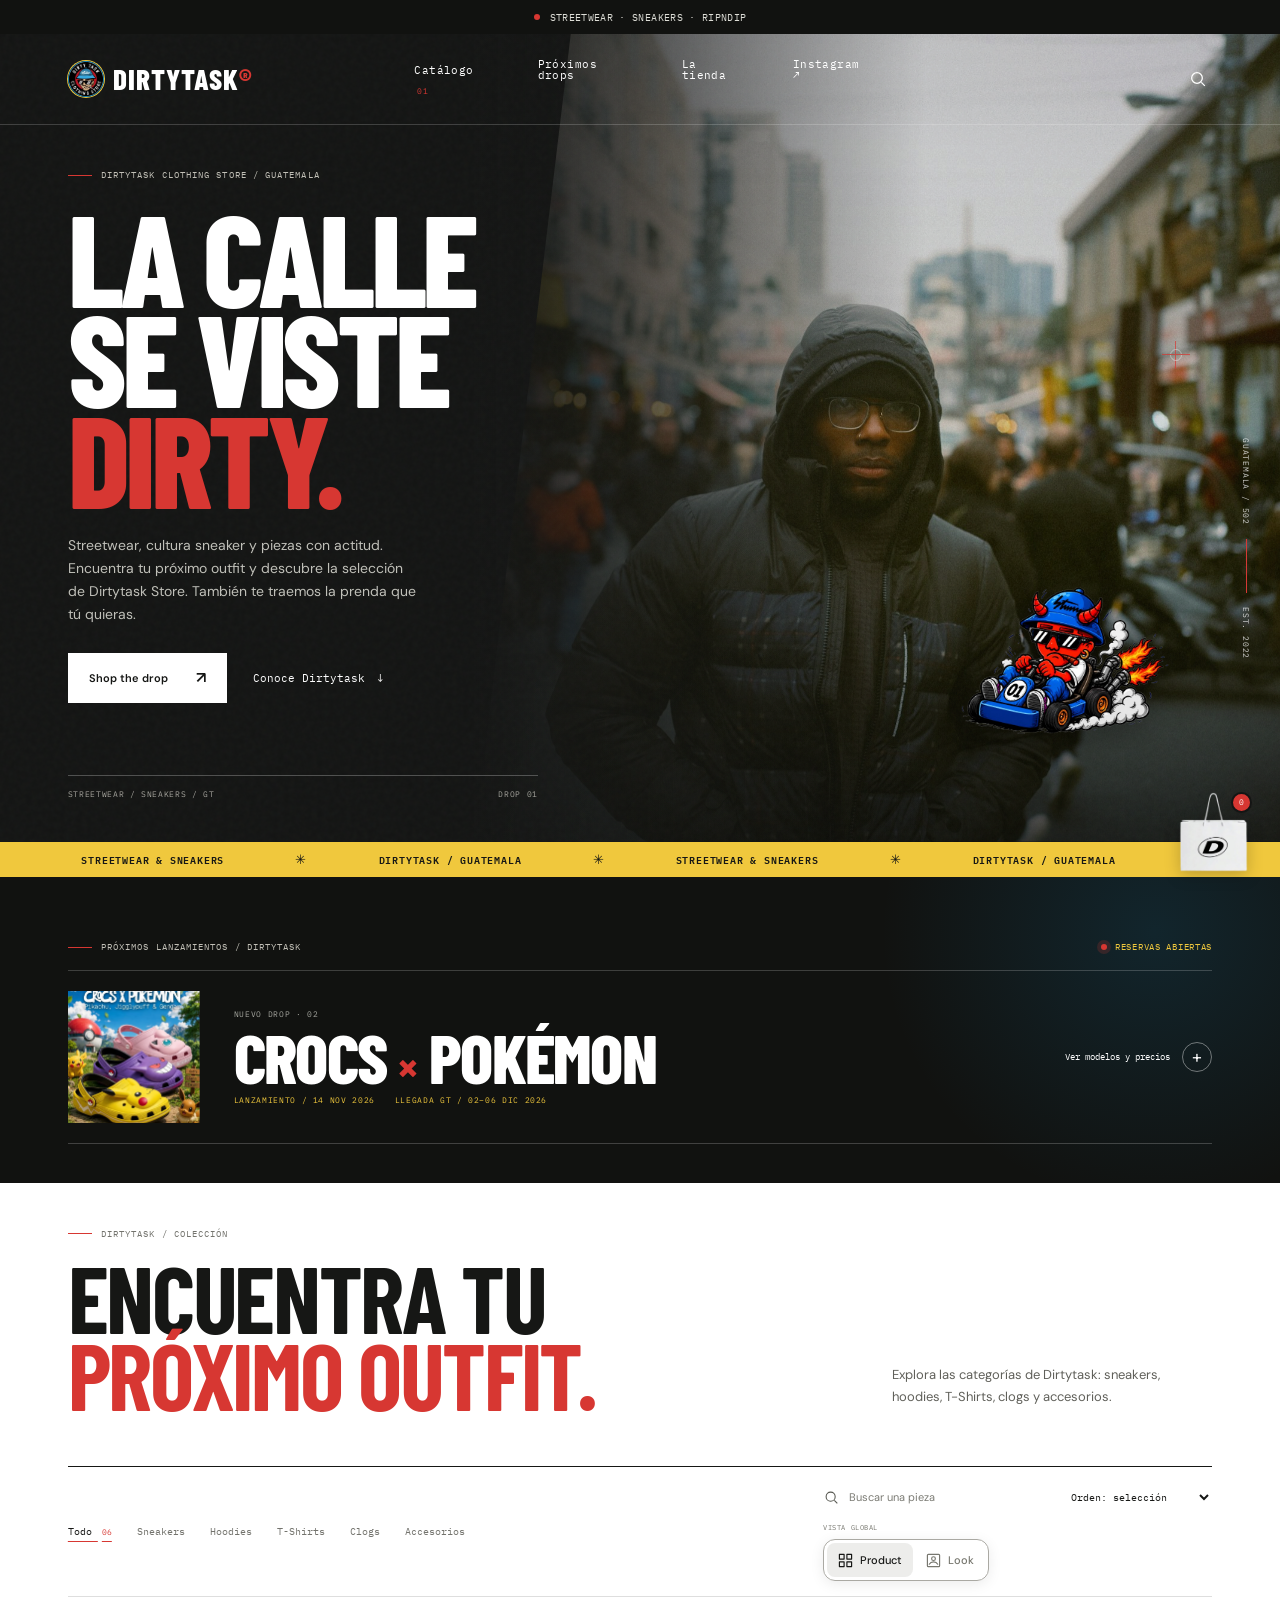
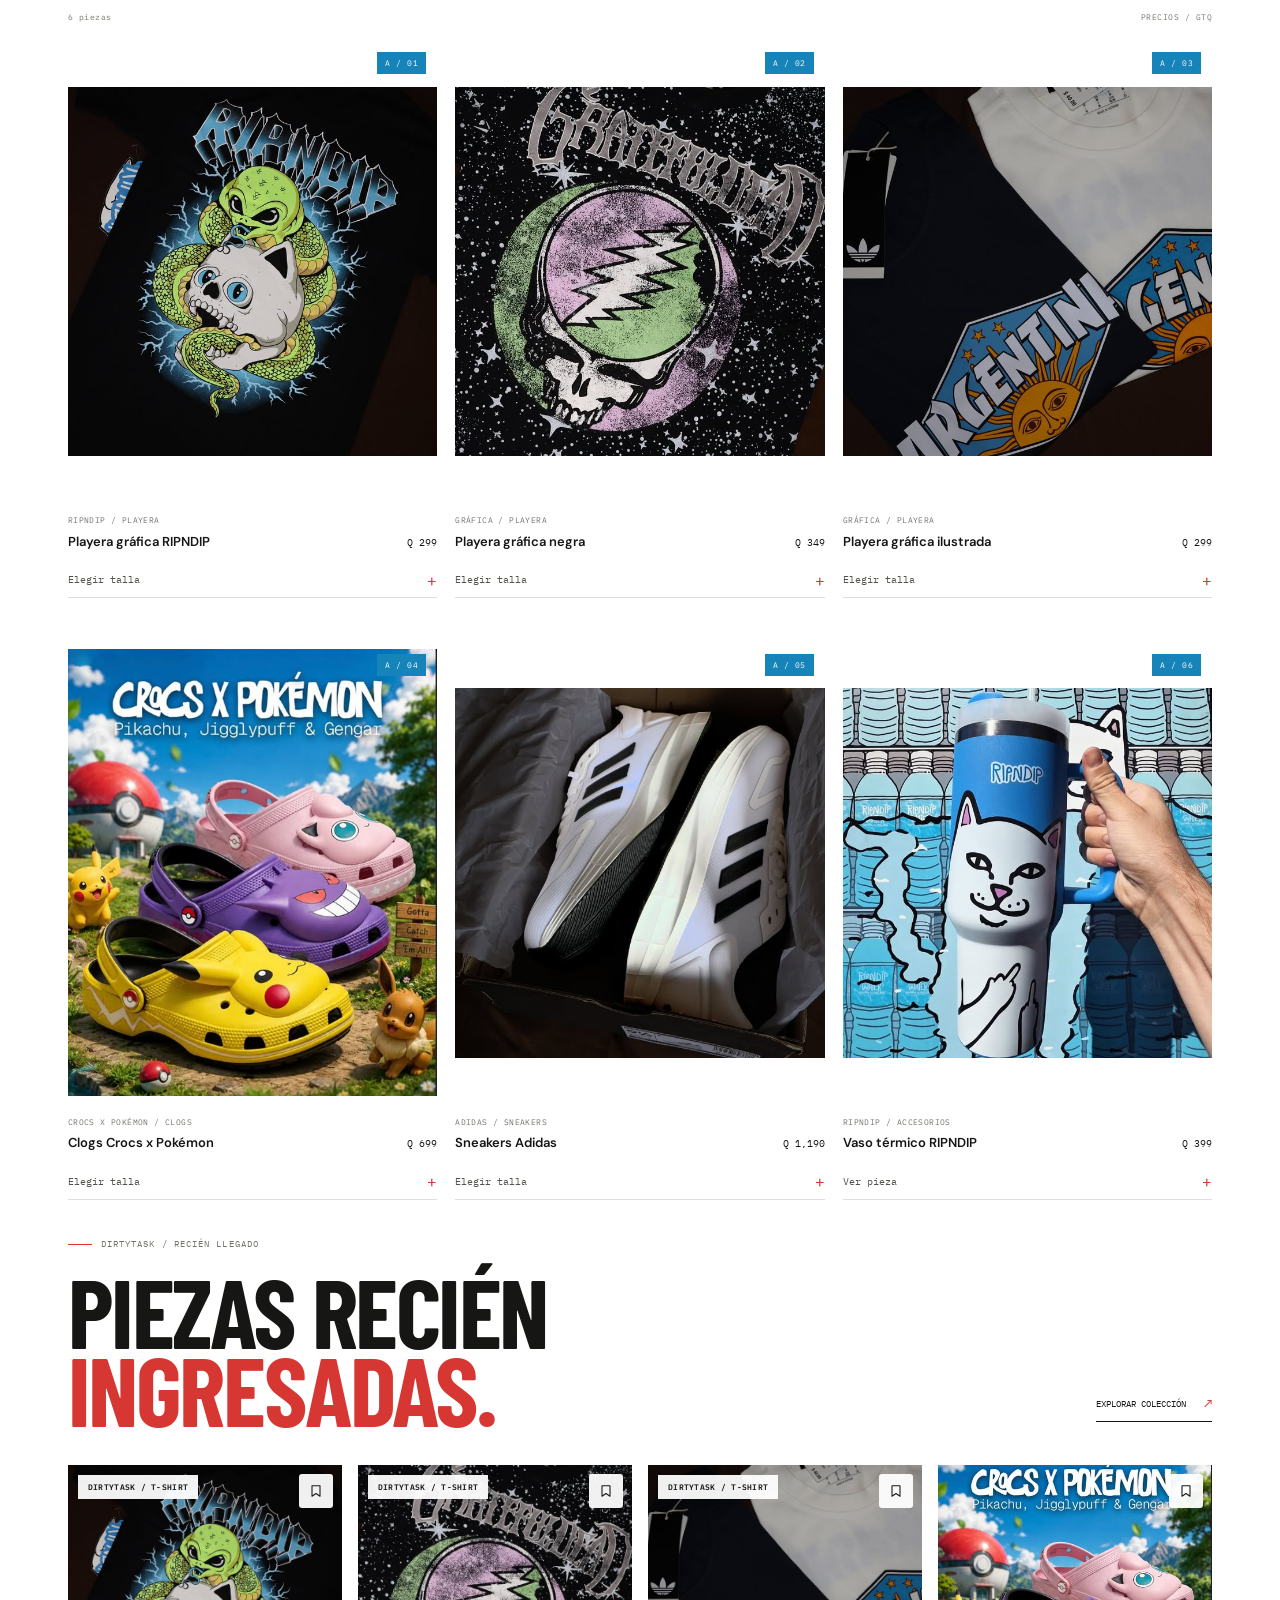
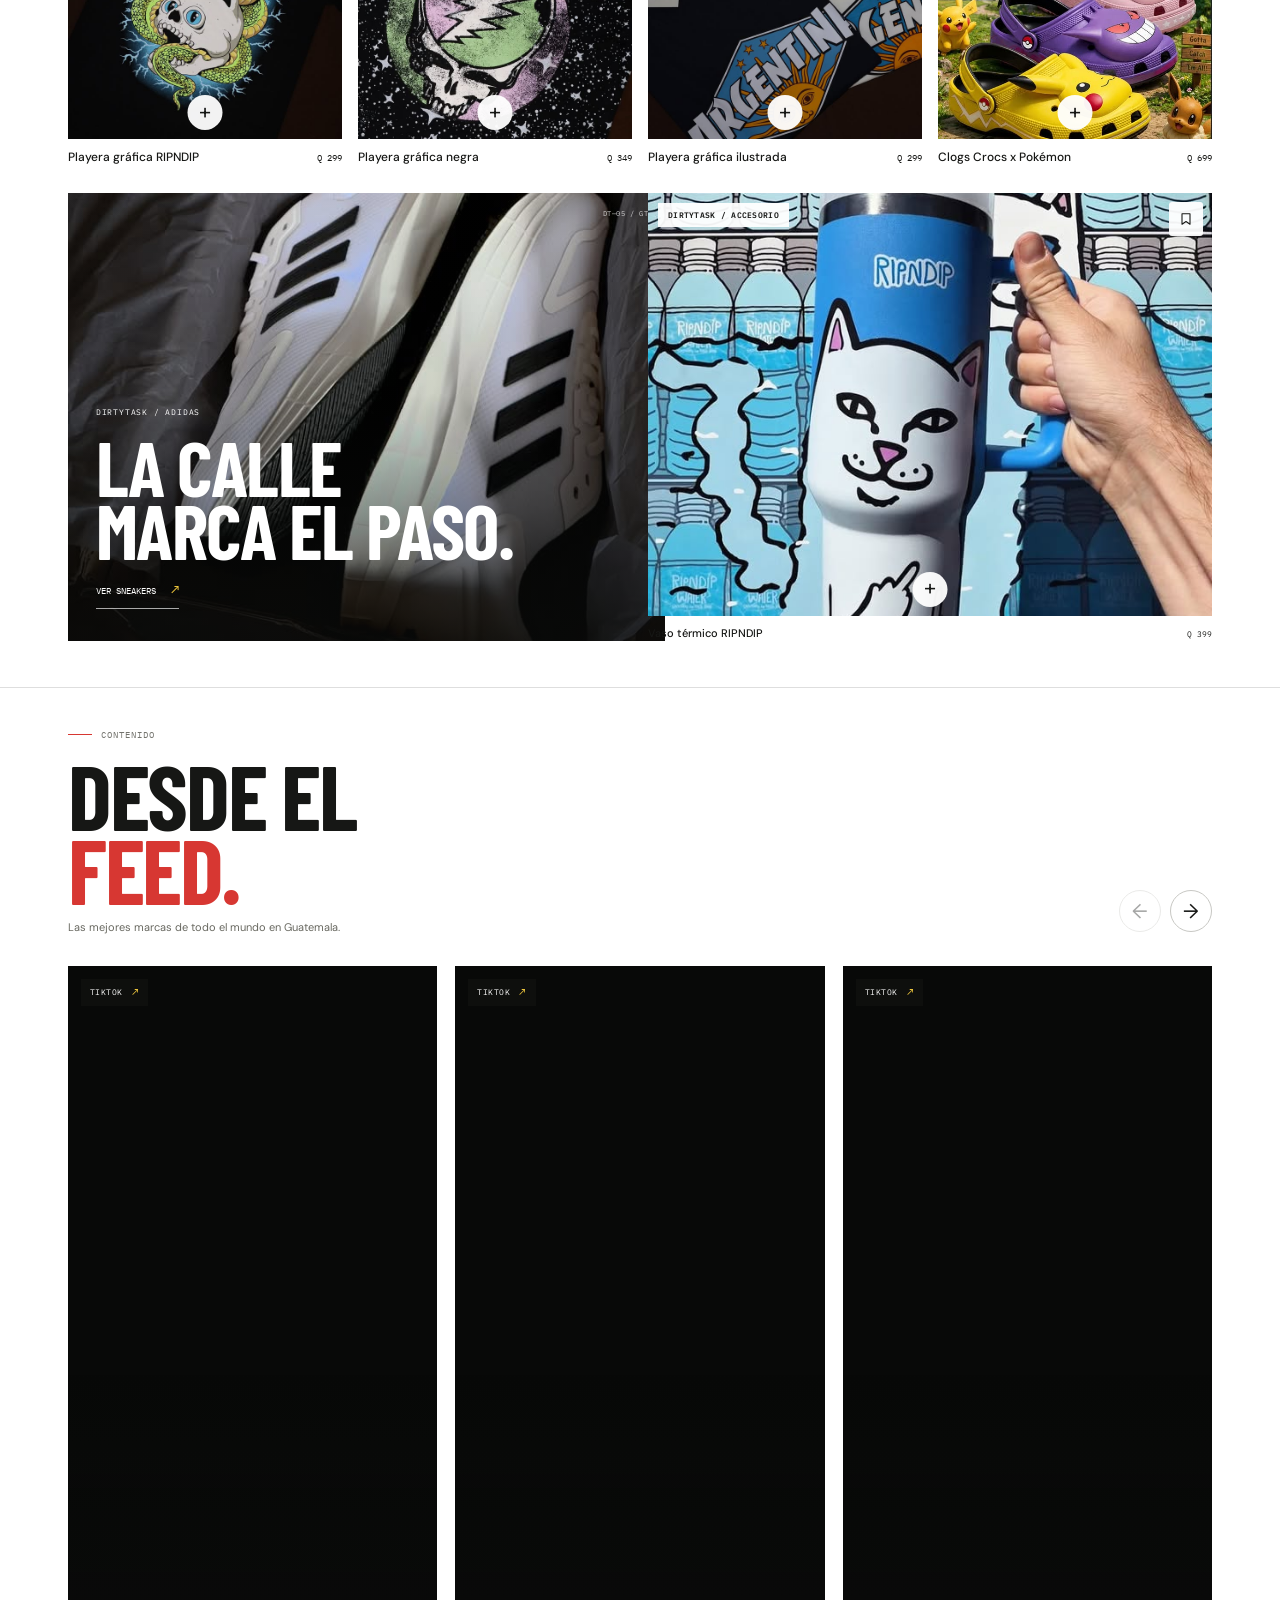
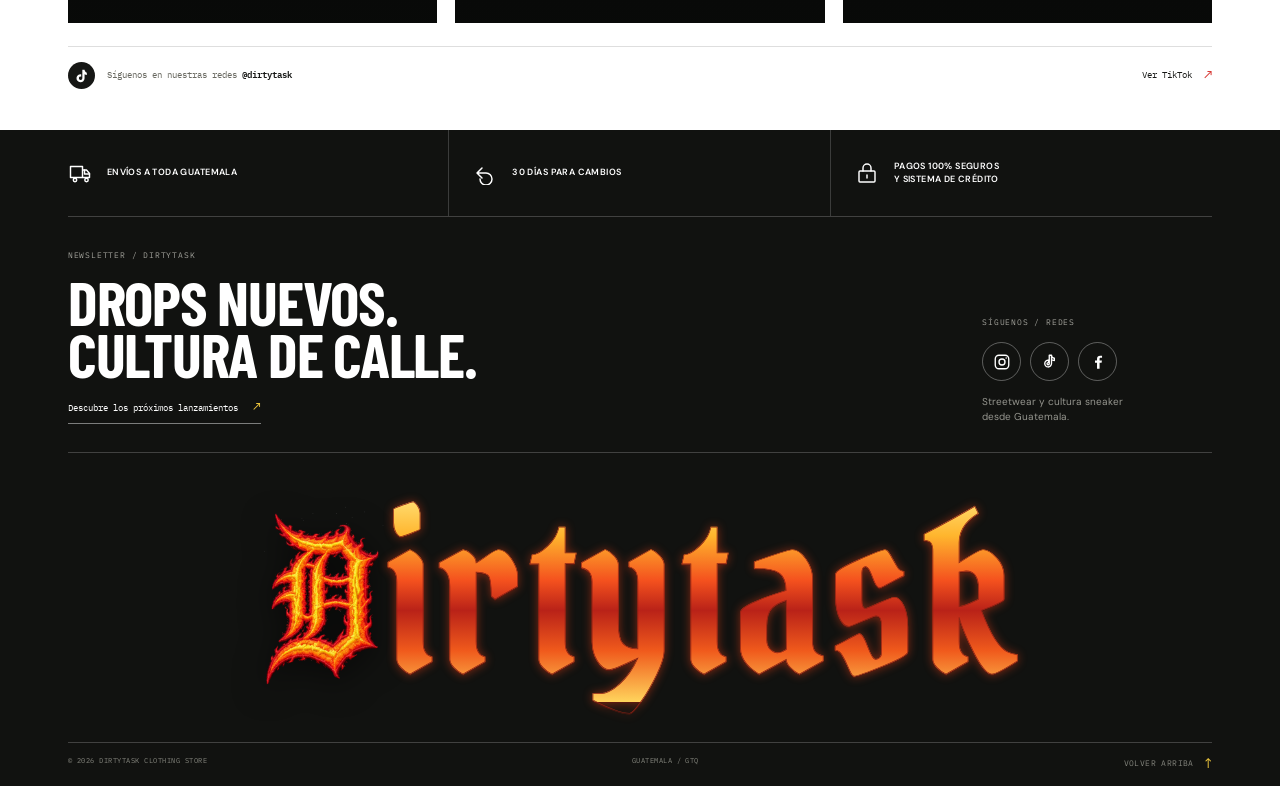
==== index.html @ 0f16ae26 "Create Dirtytask storefront" ====
<!doctype html>
<html lang="es">
  <head>
    <meta charset="utf-8">
    <meta name="viewport" content="width=device-width, initial-scale=1">
    <meta name="theme-color" content="#141514">
    <meta name="description" content="DIRTYTASK — streetwear, cultura sneaker y piezas con actitud. Encuentra tu próximo outfit, descubre Dirtytask Store y pide la prenda que quieras.">
    <title>DIRTYTASK — Clothing Store Guatemala</title>
    <link rel="preconnect" href="https://fonts.googleapis.com">
    <link rel="preconnect" href="https://fonts.gstatic.com" crossorigin>
    <link href="https://fonts.googleapis.com/css2?family=Barlow+Condensed:wght@500;600;700;800;900&family=DM+Sans:wght@400;500;600;700&family=IBM+Plex+Mono:wght@400;500&family=Pirata+One&display=swap" rel="stylesheet">
    <link rel="stylesheet" href="styles.css">
    <script src="app.js" defer></script>
  </head>
  <body>
    <a class="skip-link" href="#main">Saltar al contenido</a>
    <div class="announcement-bar">
      <span class="announcement-dot" aria-hidden="true"></span>
      <span>STREETWEAR · SNEAKERS · RIPNDIP</span>
    </div>

    <header class="site-header">
      <a class="brand" href="#inicio" aria-label="Dirtytask, ir al inicio">
        <span class="brand-lockup"><img class="brand-logo" src="assets/dirtytask-logo.png" alt=""><span class="brand-word">DIRTYTASK<span class="brand-period">®</span></span></span>
      </a>
      <button class="menu-toggle" id="menuToggle" type="button" aria-expanded="false" aria-controls="primaryNav" aria-label="Abrir navegación">
        <span></span><span></span>
      </button>
      <nav class="primary-nav" id="primaryNav" aria-label="Navegación principal">
        <div class="nav-catalog">
          <a href="#coleccion">Catálogo <span>01</span></a>
          <div class="nav-subcategories" aria-label="Subcategorías del catálogo">
            <a href="#coleccion" data-nav-filter="sneakers">Sneakers</a>
            <a href="#coleccion" data-nav-filter="hoodies">Hoodies</a>
            <a href="#coleccion" data-nav-filter="tshirts">T-Shirts</a>
            <a href="#coleccion" data-nav-filter="clogs">Clogs</a>
            <a href="#coleccion" data-nav-filter="accessories">Accesorios</a>
          </div>
        </div>
        <a href="#proximos">Próximos drops</a>
        <a href="#coleccion">La tienda</a>
        <a href="https://www.instagram.com/dirtytask/?hl=es" target="_blank" rel="noopener noreferrer">Instagram ↗</a>
      </nav>
      <div class="header-actions">
        <a class="search-jump" href="#coleccion" aria-label="Buscar en la colección">
          <svg viewBox="0 0 24 24" aria-hidden="true"><circle cx="10.8" cy="10.8" r="6.4"></circle><path d="m16 16 4.2 4.2"></path></svg>
        </a>
      </div>
    </header>

    <button class="bag-button" id="openCart" type="button" aria-haspopup="dialog" aria-label="Abrir bolsa de compras, 0 artículos">
      <span class="bag-label">Bolsa</span>
      <img class="bag-icon" src="assets/dirtytask-shopping-bag.png" alt="">
      <span class="bag-count" id="bagCount" aria-hidden="true">0</span>
    </button>

    <main id="main">
      <section class="hero" id="inicio" aria-labelledby="heroTitle">
        <div class="hero-image-wrap">
          <img class="hero-image" src="assets/campaign-city.jpg" alt="Retrato editorial de streetwear en una calle concurrida" fetchpriority="high">
          <div class="hero-image-shade" aria-hidden="true"></div>
          <div class="hero-image-rail" aria-hidden="true"><span>GUATEMALA / 502</span><i></i><span>EST. 2022</span></div>
        </div>
        <div class="hero-grain" aria-hidden="true"></div>
        <div class="hero-content">
          <p class="eyebrow"><span class="eyebrow-line"></span> DIRTYTASK CLOTHING STORE / GUATEMALA</p>
          <h1 id="heroTitle">LA CALLE<br>SE VISTE<br><em>DIRTY.</em></h1>
          <p class="hero-copy">Streetwear, cultura sneaker y piezas con actitud. Encuentra tu próximo outfit y descubre la selección de Dirtytask Store. También te traemos la prenda que tú quieras.</p>
          <div class="hero-actions">
            <a class="button button-light" href="#coleccion">Shop the drop <span aria-hidden="true">↗</span></a>
            <a class="text-link" href="#instagram">Conoce Dirtytask <span aria-hidden="true">↓</span></a>
          </div>
          <div class="hero-foot">
            <span>STREETWEAR / SNEAKERS / GT</span>
            <span>DROP 01</span>
          </div>
        </div>
        <div class="hero-stamp"><img src="assets/dirtytask-kart-mascot.png" alt="Mascota de Dirtytask conduciendo un kart"></div>
        <div class="hero-crosshair" aria-hidden="true"><span></span><span></span></div>
      </section>

      <div class="ticker" aria-label="Colección Dirtytask">
        <div class="ticker-track">
          <span>STREETWEAR &amp; SNEAKERS</span><b aria-hidden="true">✳</b>
          <span>DIRTYTASK / GUATEMALA</span><b aria-hidden="true">✳</b>
          <span>STREETWEAR &amp; SNEAKERS</span><b aria-hidden="true">✳</b>
          <span>DIRTYTASK / GUATEMALA</span><b aria-hidden="true">✳</b>
        </div>
      </div>

      <section class="upcoming-drop" id="proximos" aria-labelledby="upcomingTitle">
        <div class="drop-kicker">
          <p class="eyebrow"><span class="eyebrow-line"></span> PRÓXIMOS LANZAMIENTOS / DIRTYTASK</p>
          <h2 class="visually-hidden" id="upcomingTitle">Próximos lanzamientos Dirtytask</h2>
          <span class="drop-open"><i aria-hidden="true"></i> RESERVAS ABIERTAS</span>
        </div>
        <div class="launch-list">
          <details class="launch-item">
            <summary class="launch-summary">
              <span class="launch-summary-image"><img src="assets/pokemon-clogs.jpg" alt="" loading="lazy"></span>
              <span class="launch-summary-copy">
                <span class="launch-summary-overline">NUEVO DROP · 02</span>
                <span class="launch-summary-title">CROCS <b>×</b> POKÉMON</span>
                <span class="launch-summary-meta"><span>LANZAMIENTO / 14 NOV 2026</span><span>LLEGADA GT / 02–06 DIC 2026</span></span>
              </span>
              <span class="launch-summary-action"><span>Ver modelos y precios</span><i aria-hidden="true">+</i></span>
            </summary>
            <div class="drop-layout">
              <div class="drop-visual">
                <img src="assets/pokemon-clogs.jpg" alt="Clogs Crocs x Pokémon con Pikachu, Jigglypuff y Gengar" loading="lazy">
                <div class="drop-visual-caption"><span>DIRTYTASK / DROP 02</span><span>GT / 502</span></div>
              </div>
              <div class="drop-content">
                <p class="drop-overline">NUEVO DROP <span>·</span> RESERVA PREVIA</p>
                <h2 id="dropDetailsTitle">CROCS <span>×</span><br><em>POKÉMON</em></h2>
                <p class="drop-description">Ya puedes reservar el modelo que te guste. Consulta los precios por modelo y la fecha estimada de llegada a Guatemala.</p>
                <div class="drop-timeline" aria-label="Fechas de lanzamiento">
                  <div><span>LANZAMIENTO</span><strong>14 NOV 2026</strong></div>
                  <div><span>LLEGADA A GUATEMALA / ESTIMADO</span><strong>02–06 DIC 2026</strong></div>
                </div>
                <div class="drop-product-list" aria-label="Modelos y precios">
                  <article class="drop-product">
                    <div><span class="drop-product-kind">CLASSIC CLOG / 01</span><h3>Pikachu</h3></div>
                    <strong>Q 899</strong>
                    <button type="button" data-open-product="preorder-pikachu" aria-label="Reservar Pikachu, Q 899">Reservar <span aria-hidden="true">↗</span></button>
                  </article>
                  <article class="drop-product">
                    <div><span class="drop-product-kind">CLASSIC CLOG / 02</span><h3>Jigglypuff</h3></div>
                    <strong>Q 899</strong>
                    <button type="button" data-open-product="preorder-jigglypuff" aria-label="Reservar Jigglypuff, Q 899">Reservar <span aria-hidden="true">↗</span></button>
                  </article>
                  <article class="drop-product">
                    <div><span class="drop-product-kind">CLASSIC CLOG / 03</span><h3>Gengar</h3></div>
                    <strong>Q 949</strong>
                    <button type="button" data-open-product="preorder-gengar" aria-label="Reservar Gengar, Q 949">Reservar <span aria-hidden="true">↗</span></button>
                  </article>
                </div>
                <div class="drop-footnote">
                  <p>CONSULTA DISPONIBILIDAD, FECHAS DE ENTREGA Y FORMAS DE PAGO CON DIRTYTASK.</p>
                  <a href="https://www.instagram.com/dirtytask/?hl=es" target="_blank" rel="noopener noreferrer">Consultar y confirmar por Instagram <span aria-hidden="true">↗</span></a>
                </div>
              </div>
            </div>
          </details>
        </div>
      </section>

      <section class="collection section-wrap" id="coleccion" aria-labelledby="collectionTitle">
        <div class="section-heading reveal">
          <div>
            <p class="eyebrow eyebrow-dark"><span class="eyebrow-line"></span> DIRTYTASK / COLECCIÓN</p>
            <h2 id="collectionTitle">Encuentra tu<br><em>próximo outfit.</em></h2>
          </div>
          <p class="section-intro">Explora las categorías de Dirtytask: sneakers, hoodies, T-Shirts, clogs y accesorios.</p>
        </div>

        <div class="catalog-controls">
          <div class="filter-list" role="group" aria-label="Filtrar por subcategoría">
            <button class="filter-button is-active" type="button" data-filter="all" aria-pressed="true">Todo <span>06</span></button>
            <button class="filter-button" type="button" data-filter="sneakers" aria-pressed="false">Sneakers</button>
            <button class="filter-button" type="button" data-filter="hoodies" aria-pressed="false">Hoodies</button>
            <button class="filter-button" type="button" data-filter="tshirts" aria-pressed="false">T-Shirts</button>
            <button class="filter-button" type="button" data-filter="clogs" aria-pressed="false">Clogs</button>
            <button class="filter-button" type="button" data-filter="accessories" aria-pressed="false">Accesorios</button>
          </div>
          <div class="catalog-tools">
            <div class="catalog-search-group">
              <label class="search-box">
                <svg viewBox="0 0 24 24" aria-hidden="true"><circle cx="10.8" cy="10.8" r="6.4"></circle><path d="m16 16 4.2 4.2"></path></svg>
                <input id="productSearch" type="search" placeholder="Buscar una pieza" autocomplete="off" aria-label="Buscar productos">
              </label>
              <div class="catalog-view-switch">
                <p class="catalog-view-label">VISTA GLOBAL</p>
                <div class="view-toggle catalog-view-toggle" role="group" aria-label="Cambiar vista de todas las fotos del catálogo">
                  <button class="view-toggle-button is-active" type="button" data-catalog-view="product" aria-pressed="true">
                    <svg viewBox="0 0 16 16" aria-hidden="true"><path d="M1.5 1.5h5v5h-5zM9.5 1.5h5v5h-5zM1.5 9.5h5v5h-5zM9.5 9.5h5v5h-5z"/></svg>
                    <span>Product</span>
                  </button>
                  <button class="view-toggle-button" type="button" data-catalog-view="look" aria-pressed="false">
                    <svg viewBox="0 0 16 16" aria-hidden="true"><rect x="1.5" y="1.5" width="13" height="13" rx="1"/><circle cx="8" cy="6" r="2"/><path d="M3.5 12c.9-1.7 2.4-2.5 4.5-2.5s3.6.8 4.5 2.5"/></svg>
                    <span>Look</span>
                  </button>
                </div>
              </div>
            </div>
            <label class="sort-box">
              <span class="visually-hidden">Ordenar piezas</span>
              <select id="sortSelect" aria-label="Ordenar piezas">
              <option value="featured">Orden: selección</option>
                <option value="price-asc">Precio: menor a mayor</option>
                <option value="price-desc">Precio: mayor a menor</option>
              </select>
            </label>
          </div>
        </div>
        <div class="catalog-status">
          <p id="resultCount" aria-live="polite">6 piezas</p>
          <p>PRECIOS / GTQ</p>
        </div>

        <div class="product-grid" id="productGrid">
          <article class="product-card reveal" data-product-id="tee-noche" data-category="tshirts" data-price="299" data-order="1" data-search="playera ripndip camiseta gráfica negra">
            <button class="product-photo photo-product" type="button" data-open-product="tee-noche" aria-label="Ver Playera gráfica">
              <img src="assets/ripndip-tee.jpg" alt="Playera negra con gráfica de RIPNDIP publicada por Dirtytask" loading="lazy">
              <span class="photo-index">A / 01</span><span class="photo-open" aria-hidden="true">↗</span>
            </button>
            <div class="product-meta"><span>RIPNDIP / PLAYERA</span></div>
            <div class="product-title-row"><h3>Playera gráfica RIPNDIP</h3><span>Q 299</span></div>
            <button class="quick-add" type="button" data-open-product="tee-noche">Elegir talla <span aria-hidden="true">+</span></button>
          </article>
          <article class="product-card reveal" data-product-id="tee-grateful" data-category="tshirts" data-price="349" data-order="2" data-search="playera gráfica grateful dead negra">
            <button class="product-photo photo-product" type="button" data-open-product="tee-grateful" aria-label="Ver Playera gráfica negra">
              <img src="assets/grateful-tee.jpg" alt="Playera negra con diseño gráfico circular publicada por Dirtytask" loading="lazy">
              <span class="photo-index">A / 02</span><span class="photo-open" aria-hidden="true">↗</span>
            </button>
            <div class="product-meta"><span>GRÁFICA / PLAYERA</span></div>
            <div class="product-title-row"><h3>Playera gráfica negra</h3><span>Q 349</span></div>
            <button class="quick-add" type="button" data-open-product="tee-grateful">Elegir talla <span aria-hidden="true">+</span></button>
          </article>
          <article class="product-card reveal" data-product-id="tee-solar" data-category="tshirts" data-price="299" data-order="3" data-search="playera gráfica azul ilustración camiseta">
            <button class="product-photo photo-product" type="button" data-open-product="tee-solar" aria-label="Ver Playera gráfica azul">
              <img src="assets/graphic-tee.jpg" alt="Detalle de playera gráfica con ilustración azul y amarilla publicada por Dirtytask" loading="lazy">
              <span class="photo-index">A / 03</span><span class="photo-open" aria-hidden="true">↗</span>
            </button>
            <div class="product-meta"><span>GRÁFICA / PLAYERA</span></div>
            <div class="product-title-row"><h3>Playera gráfica ilustrada</h3><span>Q 299</span></div>
            <button class="quick-add" type="button" data-open-product="tee-solar">Elegir talla <span aria-hidden="true">+</span></button>
          </article>
          <article class="product-card reveal" data-product-id="clogs-pokemon" data-category="clogs" data-price="699" data-order="4" data-search="crocs pokemon pikachu jigglypuff gengar clog calzado">
            <button class="product-photo photo-product" type="button" data-open-product="clogs-pokemon" aria-label="Ver clogs Crocs x Pokémon">
              <img src="assets/pokemon-clogs.jpg" alt="Clogs amarillos, rosas y morados de la colección Crocs x Pokémon" loading="lazy">
              <span class="photo-index">A / 04</span><span class="photo-open" aria-hidden="true">↗</span>
            </button>
            <div class="product-meta"><span>CROCS X POKÉMON / CLOGS</span></div>
            <div class="product-title-row"><h3>Clogs Crocs x Pokémon</h3><span>Q 699</span></div>
            <button class="quick-add" type="button" data-open-product="clogs-pokemon">Elegir talla <span aria-hidden="true">+</span></button>
          </article>
          <article class="product-card reveal" data-product-id="sneakers-adidas" data-category="sneakers" data-price="1190" data-order="5" data-search="adidas sneakers zapatillas blancas negras calzado">
            <button class="product-photo photo-product" type="button" data-open-product="sneakers-adidas" aria-label="Ver sneakers Adidas">
              <img src="assets/adidas-sneakers.jpg" alt="Par de sneakers Adidas blancos con detalles negros" loading="lazy">
              <span class="photo-index">A / 05</span><span class="photo-open" aria-hidden="true">↗</span>
            </button>
            <div class="product-meta"><span>ADIDAS / SNEAKERS</span></div>
            <div class="product-title-row"><h3>Sneakers Adidas</h3><span>Q 1,190</span></div>
            <button class="quick-add" type="button" data-open-product="sneakers-adidas">Elegir talla <span aria-hidden="true">+</span></button>
          </article>
          <article class="product-card reveal" data-product-id="tumbler-ripndip" data-category="accessories" data-price="399" data-order="6" data-search="termo vaso botella ripndip accesorio">
            <button class="product-photo photo-product" type="button" data-open-product="tumbler-ripndip" aria-label="Ver vaso térmico RIPNDIP">
              <img src="assets/ripndip-tumbler.jpg" alt="Vaso térmico azul RIPNDIP con ilustración de gato" loading="lazy">
              <span class="photo-index">A / 06</span><span class="photo-open" aria-hidden="true">↗</span>
            </button>
            <div class="product-meta"><span>RIPNDIP / ACCESORIOS</span></div>
            <div class="product-title-row"><h3>Vaso térmico RIPNDIP</h3><span>Q 399</span></div>
            <button class="quick-add" type="button" data-open-product="tumbler-ripndip">Ver pieza <span aria-hidden="true">+</span></button>
          </article>
        </div>
        <div class="empty-state" id="emptyState" hidden>
          <p class="eyebrow eyebrow-dark">SIN RESULTADOS / 00</p>
          <h3 id="emptyTitle">No encontramos piezas.</h3>
          <p id="emptyCopy">Prueba otra palabra o vuelve a ver todas las piezas.</p>
          <button class="button button-dark" type="button" id="resetFilters">Ver todo <span aria-hidden="true">↗</span></button>
        </div>
      </section>

      <section class="new-in section-wrap" id="new-in" aria-labelledby="newInTitle">
        <div class="new-in-heading reveal">
          <div>
            <p class="eyebrow eyebrow-dark"><span class="eyebrow-line"></span> DIRTYTASK / RECIÉN LLEGADO</p>
            <h2 id="newInTitle">Piezas recién<br><em>ingresadas.</em></h2>
          </div>
          <a class="new-in-link" href="#coleccion">Explorar colección <span aria-hidden="true">↗</span></a>
        </div>

        <div class="editorial-grid">
          <div class="editorial-top-products">
            <article class="editorial-product-card reveal" data-product-id="tee-noche" data-order="01">
              <div class="editorial-photo-wrap">
                <button class="editorial-product-photo photo-product" type="button" data-open-product="tee-noche" aria-label="Ver Playera gráfica RIPNDIP">
                  <img src="assets/ripndip-tee.jpg" alt="Playera gráfica RIPNDIP publicada por Dirtytask" loading="lazy">
                  <span class="editorial-new-badge">DIRTYTASK / T-SHIRT</span>
                </button>
                <button class="editorial-save" type="button" data-save-product="tee-noche" aria-label="Guardar Playera gráfica RIPNDIP" aria-pressed="false">
                  <svg viewBox="0 0 20 20" aria-hidden="true"><path d="M5 3.5h10v13l-5-3.4-5 3.4z"></path></svg>
                </button>
                <button class="editorial-quick-add" type="button" data-open-product="tee-noche" aria-label="Elegir talla de Playera gráfica RIPNDIP">+</button>
              </div>
              <div class="editorial-product-meta"><h3>Playera gráfica RIPNDIP</h3><span>Q 299</span></div>
            </article>

            <article class="editorial-product-card reveal" data-product-id="tee-grateful" data-order="02">
              <div class="editorial-photo-wrap">
                <button class="editorial-product-photo photo-product" type="button" data-open-product="tee-grateful" aria-label="Ver Playera gráfica negra">
                  <img src="assets/grateful-tee.jpg" alt="Playera negra con gráfico Grateful Dead publicada por Dirtytask" loading="lazy">
                  <span class="editorial-new-badge">DIRTYTASK / T-SHIRT</span>
                </button>
                <button class="editorial-save" type="button" data-save-product="tee-grateful" aria-label="Guardar Playera gráfica negra" aria-pressed="false">
                  <svg viewBox="0 0 20 20" aria-hidden="true"><path d="M5 3.5h10v13l-5-3.4-5 3.4z"></path></svg>
                </button>
                <button class="editorial-quick-add" type="button" data-open-product="tee-grateful" aria-label="Elegir talla de Playera gráfica negra">+</button>
              </div>
              <div class="editorial-product-meta"><h3>Playera gráfica negra</h3><span>Q 349</span></div>
            </article>

            <article class="editorial-product-card reveal" data-product-id="tee-solar" data-order="03">
              <div class="editorial-photo-wrap">
                <button class="editorial-product-photo photo-product" type="button" data-open-product="tee-solar" aria-label="Ver Playera gráfica ilustrada">
                  <img src="assets/graphic-tee.jpg" alt="Playera gráfica azul y amarilla publicada por Dirtytask" loading="lazy">
                  <span class="editorial-new-badge">DIRTYTASK / T-SHIRT</span>
                </button>
                <button class="editorial-save" type="button" data-save-product="tee-solar" aria-label="Guardar Playera gráfica ilustrada" aria-pressed="false">
                  <svg viewBox="0 0 20 20" aria-hidden="true"><path d="M5 3.5h10v13l-5-3.4-5 3.4z"></path></svg>
                </button>
                <button class="editorial-quick-add" type="button" data-open-product="tee-solar" aria-label="Elegir talla de Playera gráfica ilustrada">+</button>
              </div>
              <div class="editorial-product-meta"><h3>Playera gráfica ilustrada</h3><span>Q 299</span></div>
            </article>

            <article class="editorial-product-card reveal" data-product-id="clogs-pokemon" data-order="04">
              <div class="editorial-photo-wrap">
                <button class="editorial-product-photo photo-product" type="button" data-open-product="clogs-pokemon" aria-label="Ver clogs Crocs x Pokémon">
                  <img src="assets/pokemon-clogs.jpg" alt="Clogs Crocs x Pokémon de Pikachu, Jigglypuff y Gengar" loading="lazy">
                </button>
                <button class="editorial-save" type="button" data-save-product="clogs-pokemon" aria-label="Guardar clogs Crocs x Pokémon" aria-pressed="false">
                  <svg viewBox="0 0 20 20" aria-hidden="true"><path d="M5 3.5h10v13l-5-3.4-5 3.4z"></path></svg>
                </button>
                <button class="editorial-quick-add" type="button" data-open-product="clogs-pokemon" aria-label="Elegir talla de clogs Crocs x Pokémon">+</button>
              </div>
              <div class="editorial-product-meta"><h3>Clogs Crocs x Pokémon</h3><span>Q 699</span></div>
            </article>
          </div>

          <div class="editorial-lower-grid">
            <a class="editorial-feature reveal" href="#coleccion" aria-label="Explorar sneakers Adidas de Dirtytask">
              <img src="assets/adidas-sneakers.jpg" alt="Sneakers Adidas blancos con franjas negras, producto publicado por Dirtytask" loading="lazy">
              <span class="editorial-feature-shade" aria-hidden="true"></span>
              <span class="editorial-feature-copy"><span>DIRTYTASK / ADIDAS</span><strong>La calle<br>marca el paso.</strong><i>Ver sneakers <b aria-hidden="true">↗</b></i></span>
              <span class="editorial-feature-index" aria-hidden="true">DT—05 / GT</span>
            </a>

            <div class="editorial-side-products">
              <article class="editorial-product-card reveal" data-product-id="tumbler-ripndip" data-order="05">
                <div class="editorial-photo-wrap">
                  <button class="editorial-product-photo photo-product" type="button" data-open-product="tumbler-ripndip" aria-label="Ver vaso térmico RIPNDIP">
                    <img src="assets/ripndip-tumbler.jpg" alt="Vaso térmico RIPNDIP con ilustración de gato, producto publicado por Dirtytask" loading="lazy">
                    <span class="editorial-new-badge">DIRTYTASK / ACCESORIO</span>
                  </button>
                  <button class="editorial-save" type="button" data-save-product="tumbler-ripndip" aria-label="Guardar vaso térmico RIPNDIP" aria-pressed="false">
                    <svg viewBox="0 0 20 20" aria-hidden="true"><path d="M5 3.5h10v13l-5-3.4-5 3.4z"></path></svg>
                  </button>
                  <button class="editorial-quick-add" type="button" data-open-product="tumbler-ripndip" aria-label="Ver vaso térmico RIPNDIP">+</button>
                </div>
                <div class="editorial-product-meta"><h3>Vaso térmico RIPNDIP</h3><span>Q 399</span></div>
              </article>
            </div>
          </div>
        </div>
      </section>

      <section class="instagram-section section-wrap" id="instagram" aria-labelledby="instagramTitle">
        <div class="instagram-head reveal">
          <div>
            <p class="eyebrow eyebrow-dark"><span class="eyebrow-line"></span> CONTENIDO</p>
            <h2 id="instagramTitle">Desde el<br><em>feed.</em></h2>
            <p class="instagram-caption">Las mejores marcas de todo el mundo en Guatemala.</p>
          </div>
          <div class="instagram-controls" role="group" aria-label="Controles del feed de video">
            <button class="instagram-arrow" id="instagramPrev" type="button" aria-label="Ver videos anteriores" disabled><span aria-hidden="true">←</span></button>
            <button class="instagram-arrow" id="instagramNext" type="button" aria-label="Ver más videos"><span aria-hidden="true">→</span></button>
          </div>
        </div>

        <div class="instagram-track" id="instagramTrack" aria-label="Videos de TikTok de Dirtytask">
          <article class="instagram-tile instagram-video-tile reveal">
            <iframe class="tiktok-embed-player" data-src="https://www.tiktok.com/player/v1/7326274171879591173?autoplay=1&amp;muted=1&amp;loop=1&amp;controls=0&amp;play_button=0&amp;progress_bar=0&amp;volume_control=0&amp;description=0&amp;music_info=0&amp;rel=0" title="TikTok de Dirtytask: video de calzado" loading="lazy" allow="autoplay; encrypted-media; fullscreen; picture-in-picture" allowfullscreen></iframe>
            <a class="instagram-tile-type" href="https://www.tiktok.com/@dirtytask/video/7326274171879591173" target="_blank" rel="noopener noreferrer" aria-label="Ver video de Dirtytask en TikTok">TIKTOK <i aria-hidden="true">↗</i></a>
          </article>
          <article class="instagram-tile instagram-video-tile reveal">
            <iframe class="tiktok-embed-player" data-src="https://www.tiktok.com/player/v1/7322528374738488581?autoplay=1&amp;muted=1&amp;loop=1&amp;controls=0&amp;play_button=0&amp;progress_bar=0&amp;volume_control=0&amp;description=0&amp;music_info=0&amp;rel=0" title="TikTok de Dirtytask: video de sneakers" loading="lazy" allow="autoplay; encrypted-media; fullscreen; picture-in-picture" allowfullscreen></iframe>
            <a class="instagram-tile-type" href="https://www.tiktok.com/@dirtytask/video/7322528374738488581" target="_blank" rel="noopener noreferrer" aria-label="Ver video de Dirtytask en TikTok">TIKTOK <i aria-hidden="true">↗</i></a>
          </article>
          <article class="instagram-tile instagram-video-tile reveal">
            <iframe class="tiktok-embed-player" data-src="https://www.tiktok.com/player/v1/7265850704454077702?autoplay=1&amp;muted=1&amp;loop=1&amp;controls=0&amp;play_button=0&amp;progress_bar=0&amp;volume_control=0&amp;description=0&amp;music_info=0&amp;rel=0" title="TikTok de Dirtytask: video de RIPNDIP" loading="lazy" allow="autoplay; encrypted-media; fullscreen; picture-in-picture" allowfullscreen></iframe>
            <a class="instagram-tile-type" href="https://www.tiktok.com/@dirtytask/video/7265850704454077702" target="_blank" rel="noopener noreferrer" aria-label="Ver video de Dirtytask en TikTok">TIKTOK <i aria-hidden="true">↗</i></a>
          </article>
          <article class="instagram-tile instagram-video-tile reveal">
            <iframe class="tiktok-embed-player" data-src="https://www.tiktok.com/player/v1/7689297049241603335?autoplay=1&amp;muted=1&amp;loop=1&amp;controls=0&amp;play_button=0&amp;progress_bar=0&amp;volume_control=0&amp;description=0&amp;music_info=0&amp;rel=0" title="TikTok de Dirtytask: video de tenis" loading="lazy" allow="autoplay; encrypted-media; fullscreen; picture-in-picture" allowfullscreen></iframe>
            <a class="instagram-tile-type" href="https://www.tiktok.com/@dirtytask/video/7689297049241603335" target="_blank" rel="noopener noreferrer" aria-label="Ver video de Dirtytask en TikTok">TIKTOK <i aria-hidden="true">↗</i></a>
          </article>
          <article class="instagram-tile instagram-video-tile reveal">
            <iframe class="tiktok-embed-player" data-src="https://www.tiktok.com/player/v1/7663144684067343624?autoplay=1&amp;muted=1&amp;loop=1&amp;controls=0&amp;play_button=0&amp;progress_bar=0&amp;volume_control=0&amp;description=0&amp;music_info=0&amp;rel=0" title="TikTok de Dirtytask: video de calzado" loading="lazy" allow="autoplay; encrypted-media; fullscreen; picture-in-picture" allowfullscreen></iframe>
            <a class="instagram-tile-type" href="https://www.tiktok.com/@dirtytask/video/7663144684067343624" target="_blank" rel="noopener noreferrer" aria-label="Ver video de Dirtytask en TikTok">TIKTOK <i aria-hidden="true">↗</i></a>
          </article>
          <article class="instagram-tile instagram-video-tile reveal">
            <iframe class="tiktok-embed-player" data-src="https://www.tiktok.com/player/v1/7662516090895043848?autoplay=1&amp;muted=1&amp;loop=1&amp;controls=0&amp;play_button=0&amp;progress_bar=0&amp;volume_control=0&amp;description=0&amp;music_info=0&amp;rel=0" title="TikTok de Dirtytask: video de ropa" loading="lazy" allow="autoplay; encrypted-media; fullscreen; picture-in-picture" allowfullscreen></iframe>
            <a class="instagram-tile-type" href="https://www.tiktok.com/@dirtytask/video/7662516090895043848" target="_blank" rel="noopener noreferrer" aria-label="Ver video de Dirtytask en TikTok">TIKTOK <i aria-hidden="true">↗</i></a>
          </article>
        </div>

        <div class="instagram-follow reveal">
          <span class="tiktok-glyph" aria-hidden="true"><svg viewBox="0 0 20 20"><path d="M11.1 2.2h3c.2 1.8 1.2 3.2 3 4v3a8.4 8.4 0 0 1-3-.9v5.3a5.4 5.4 0 1 1-4.5-5.3v3.2a2.3 2.3 0 1 0 1.5 2.2z"></path></svg></span>
          <span>Síguenos en nuestras redes <strong>@dirtytask</strong></span>
          <a href="https://www.tiktok.com/@dirtytask" target="_blank" rel="noopener noreferrer">Ver TikTok <span aria-hidden="true">↗</span></a>
        </div>
      </section>
    </main>

    <footer class="site-footer">
      <div class="footer-benefits" aria-label="Beneficios de compra">
        <div class="footer-benefit">
          <svg viewBox="0 0 24 24" aria-hidden="true"><path d="M2.5 5.5h12v11h-12zM14.5 9h4l3 3.5v4h-7z"></path><circle cx="7" cy="19" r="1.7"></circle><circle cx="18.5" cy="19" r="1.7"></circle><path d="M16.5 9v4h5"></path></svg>
          <span>ENVÍOS A TODA GUATEMALA</span>
        </div>
        <div class="footer-benefit">
          <svg viewBox="0 0 24 24" aria-hidden="true"><path d="M9 7 4 12l5 5M4 12h9a6 6 0 1 1-6 6"></path></svg>
          <span>30 DÍAS PARA CAMBIOS</span>
        </div>
        <div class="footer-benefit">
          <svg viewBox="0 0 24 24" aria-hidden="true"><rect x="4" y="10" width="16" height="11" rx="1"></rect><path d="M8 10V7a4 4 0 0 1 8 0v3M12 14v3"></path></svg>
          <span>PAGOS 100% SEGUROS<br>Y SISTEMA DE CRÉDITO</span>
        </div>
      </div>

      <div class="footer-content">
        <div class="footer-newsletter">
          <p class="footer-overline">NEWSLETTER / DIRTYTASK</p>
          <h2>Drops nuevos.<br>Cultura de calle.</h2>
          <a href="#proximos">Descubre los próximos lanzamientos <span aria-hidden="true">↗</span></a>
        </div>
        <div class="footer-social">
          <p class="footer-overline">SÍGUENOS / REDES</p>
          <div class="footer-social-links">
            <a href="https://www.instagram.com/dirtytask/?hl=es" target="_blank" rel="noopener noreferrer" aria-label="Instagram de Dirtytask">
              <svg viewBox="0 0 24 24" aria-hidden="true"><rect x="3" y="3" width="18" height="18" rx="5"></rect><circle cx="12" cy="12" r="4"></circle><circle class="social-flash" cx="17.6" cy="6.7" r="1"></circle></svg>
            </a>
            <a href="https://www.tiktok.com/@dirtytask" target="_blank" rel="noopener noreferrer" aria-label="TikTok de Dirtytask">
              <svg viewBox="0 0 24 24" aria-hidden="true"><path d="M14 3v11.1a4.5 4.5 0 1 1-4-4.47v3.2a1.45 1.45 0 1 0 1 1.38V3h3c.18 2.15 1.23 3.6 3.8 4v3.1A8 8 0 0 1 14 8.65"></path></svg>
            </a>
            <a href="https://www.facebook.com/dirtytaskk" target="_blank" rel="noopener noreferrer" aria-label="Facebook de Dirtytask">
              <svg viewBox="0 0 24 24" aria-hidden="true"><path class="facebook-mark" d="M14.1 21v-8h2.7l.4-3.1h-3.1v-2c0-.9.3-1.5 1.6-1.5h1.7V3.6c-.3 0-1.3-.1-2.5-.1-2.5 0-4.2 1.5-4.2 4.3v2.1H8v3.1h2.7v8z"></path></svg>
            </a>
          </div>
          <p>Streetwear y cultura sneaker<br>desde Guatemala.</p>
        </div>
      </div>

      <a class="footer-wordmark" href="#inicio" aria-label="Dirtytask, volver al inicio">
        <img src="assets/dirtytask-flame-d-transparent.png" alt="">
        <span>irtytask</span>
      </a>

      <div class="footer-bottom"><span>© 2026 DIRTYTASK CLOTHING STORE</span><span>GUATEMALA / GTQ</span><a class="back-top" href="#inicio">VOLVER ARRIBA <span aria-hidden="true">↑</span></a></div>
    </footer>

    <dialog class="product-dialog" id="productDialog" aria-labelledby="dialogProductName">
      <button class="dialog-close" type="button" data-close-product aria-label="Cerrar detalle">×</button>
      <div class="product-dialog-image">
        <img id="dialogProductImage" src="" alt="">
        <p class="view-caption" id="viewCaption" aria-live="polite">PRODUCT / FOTO DE LA PIEZA</p>
      </div>
      <div class="product-dialog-copy">
        <p class="eyebrow eyebrow-dark" id="dialogProductCategory"></p>
        <h2 id="dialogProductName"></h2>
        <p class="dialog-price" id="dialogProductPrice"></p>
        <p class="dialog-description" id="dialogProductDescription"></p>
        <fieldset class="size-fieldset"><legend id="variantLegend">Elige talla <span id="selectedSizeLabel">—</span></legend><div class="size-options" id="sizeOptions"></div></fieldset>
        <p class="size-note">Consulta las tallas disponibles con Dirtytask.</p>
        <button class="button button-dark add-to-bag" type="button" id="addToBag" disabled>Elige una talla <span aria-hidden="true">↗</span></button>
        <p class="product-note" id="productNote">Consulta disponibilidad con Dirtytask por Instagram.</p>
      </div>
    </dialog>

    <dialog class="cart-dialog" id="cartDialog" aria-labelledby="cartTitle">
      <div class="cart-header">
        <div><p class="eyebrow eyebrow-dark"><span class="eyebrow-line"></span> DIRTYTASK / BOLSA</p><h2 id="cartTitle">Tu bolsa<span class="brand-period">.</span></h2></div>
        <button class="dialog-close" type="button" data-close-cart aria-label="Cerrar bolsa">×</button>
      </div>
      <div class="cart-lines" id="cartLines"></div>
      <div class="cart-empty" id="cartEmpty"><p class="empty-glyph" aria-hidden="true">○</p><h3>La bolsa está ligera.</h3><p>Elige una pieza y la guardamos aquí.</p><button class="text-link" type="button" id="continueShopping">Volver a la colección <span aria-hidden="true">↗</span></button></div>
      <div class="cart-footer" id="cartFooter">
        <div class="cart-subtotal"><span>Subtotal</span><strong id="cartSubtotal">Q 0</strong></div>
        <p>Confirma disponibilidad, entrega y forma de pago con Dirtytask por Instagram.</p>
        <a class="cart-instagram-link" href="https://www.instagram.com/dirtytask/?hl=es" target="_blank" rel="noopener noreferrer">Consultar con @dirtytask ↗</a>
        <button class="button button-dark checkout-button" type="button" id="checkoutButton">Continuar <span aria-hidden="true">↗</span></button>
      </div>
    </dialog>
    <div class="toast" id="toast" role="status" aria-live="polite"></div>
  </body>
</html>
---- styles.css ----
:root {
  color-scheme: light;
  --ink: #161715;
  --night: #141514;
  --muted: #73736d;
  --line: #dedede;
  --paper: #ffffff;
  --white: #ffffff;
  --acid: #d73732;
  --brand-blue: #1684b9;
  --brand-yellow: #f0c83d;
  --display: "Barlow Condensed", Impact, "Arial Narrow", sans-serif;
  --sans: "DM Sans", Arial, sans-serif;
  --mono: "IBM Plex Mono", "Courier New", monospace;
  --gutter: clamp(20px, 5.3vw, 86px);
}
* { box-sizing: border-box; }
html { scroll-behavior: smooth; }
body {
  margin: 0; background: var(--paper); color: var(--ink); font-family: var(--sans); font-size: 15px;
  -webkit-font-smoothing: antialiased;
}
button, input, select { font: inherit; }
button, a, select { -webkit-tap-highlight-color: transparent; }
a { color: inherit; text-decoration: none; }
button { color: inherit; }
img { display: block; width: 100%; }
::selection { color: var(--white); background: var(--acid); }
:focus-visible { outline: 2px solid var(--acid); outline-offset: 4px; }
.visually-hidden {
  position: absolute; width: 1px; height: 1px; padding: 0; margin: -1px; overflow: hidden;
  clip: rect(0, 0, 0, 0); white-space: nowrap; border: 0;
}
.skip-link {
  position: fixed; z-index: 100; top: 8px; left: 8px; padding: 12px 16px; color: var(--ink);
  background: var(--white); transform: translateY(-150%);
}
.skip-link:focus { transform: translateY(0); }
.announcement-bar {
  position: relative; z-index: 20; display: flex; align-items: center; justify-content: center; gap: 10px;
  min-height: 34px; padding: 6px 20px; color: #deded7; background: #111210;
  font: 10px/1.3 var(--mono); letter-spacing: .035em; text-align: center;
}
.announcement-dot { width: 6px; height: 6px; border-radius: 50%; background: var(--acid); }
.announcement-note { position: absolute; right: var(--gutter); color: #777871; }

.site-header {
  position: absolute; z-index: 12; top: 34px; left: 0; display: grid; width: 100%;
  grid-template-columns: 1fr 1.4fr 1fr; align-items: center; gap: 24px;
  padding: 25px var(--gutter); color: var(--white); border-bottom: 1px solid rgb(255 255 255 / 18%);
}
.brand { display: inline-flex; flex-direction: column; align-items: flex-start; width: fit-content; }
.brand-lockup { display: inline-flex; align-items: center; gap: 9px; }
.brand-logo { width: 36px; height: 36px; flex: 0 0 auto; object-fit: cover; border: 1px solid var(--brand-blue); border-radius: 50%; box-shadow: 0 0 0 1px var(--brand-yellow); }
.brand-word { font: 800 29px/.83 var(--display); letter-spacing: .035em; }
.brand-period { color: var(--acid); }
.brand-tag { margin-top: 6px; color: #9c9b93; font: 8px/1.2 var(--mono); letter-spacing: .12em; }
.primary-nav { display: flex; justify-content: center; gap: clamp(22px, 4vw, 56px); }
.primary-nav a, .header-actions { font: 11px/1 var(--mono); letter-spacing: .04em; }
.primary-nav a { transition: color .2s ease; }
.primary-nav a:hover, .text-link:hover, .back-top:hover { color: var(--acid); }
.primary-nav a span { margin-left: 3px; color: var(--acid); font-size: 8px; }
.nav-catalog { position: relative; }
.nav-subcategories {
  position: absolute; z-index: 20; top: 100%; left: -16px; display: none; width: 196px; grid-template-columns: 1fr 1fr; gap: 0 15px;
  padding: 9px 16px 12px; background: #171816; border-top: 2px solid var(--brand-blue); box-shadow: 0 14px 28px rgb(0 0 0 / 22%);
}
.nav-catalog:hover .nav-subcategories, .nav-catalog:focus-within .nav-subcategories { display: grid; }
.primary-nav .nav-subcategories a { padding: 10px 0; color: #c2c3bc; font-size: 9px; }
.primary-nav .nav-subcategories a:hover { color: var(--brand-yellow); }
.header-actions { display: flex; justify-content: flex-end; align-items: center; gap: 26px; }
.search-jump { display: inline-flex; width: 24px; height: 24px; }
.search-jump svg, .search-box svg { width: 20px; fill: none; stroke: currentColor; stroke-width: 1.5; }
.bag-button {
  position: fixed; z-index: 45; right: clamp(16px, 2.2vw, 32px); bottom: clamp(16px, 2.2vw, 32px);
  display: grid; width: 76px; height: 80px; place-items: center; padding: 0; color: inherit;
  background: transparent; border: 0; cursor: pointer; transition: transform .2s ease;
}
.bag-button:hover { transform: translateY(-3px) scale(1.04); }
.bag-label { position: absolute; width: 1px; height: 1px; overflow: hidden; clip-path: inset(50%); white-space: nowrap; }
.bag-icon { display: block; width: 76px; height: 80px; object-fit: contain; filter: drop-shadow(0 4px 8px rgb(0 0 0 / 22%)); }
.bag-count {
  position: absolute; top: 0; right: 0; display: inline-grid; width: 21px; height: 21px; place-items: center;
  color: var(--white); background: var(--acid); border: 2px solid var(--night); border-radius: 50%; font: 8px/1 var(--mono);
}
.menu-toggle { display: none; }

.hero {
  position: relative; isolation: isolate; display: flex; align-items: center;
  min-height: min(790px, calc(100svh - 34px)); overflow: hidden; color: var(--white); background: var(--night);
}
.hero-image-wrap { position: absolute; z-index: -2; inset: 0 0 0 37%; overflow: hidden; }
.hero-image {
  width: 100%; height: 100%; object-fit: cover; object-position: 55% 47%; opacity: .88;
  clip-path: polygon(12% 0, 100% 0, 100% 100%, 0 100%);
  animation: heroSettle 1.15s cubic-bezier(.2,.65,.25,1) both;
}
.hero-image-shade {
  position: absolute; inset: 0;
  background: linear-gradient(90deg, #141514 0%, rgb(20 21 20 / 67%) 20%, transparent 56%),
    linear-gradient(0deg, rgb(10 11 10 / 72%) 0%, transparent 35%, rgb(10 11 10 / 10%) 100%);
  pointer-events: none;
}
.hero-grain {
  position: absolute; z-index: -1; inset: 0; opacity: .13; pointer-events: none;
  background-image: url("data:image/svg+xml,%3Csvg viewBox='0 0 180 180' xmlns='http://www.w3.org/2000/svg'%3E%3Cfilter id='n'%3E%3CfeTurbulence type='fractalNoise' baseFrequency='.8' numOctaves='3' stitchTiles='stitch'/%3E%3C/filter%3E%3Crect width='100%25' height='100%25' filter='url(%23n)' opacity='.22'/%3E%3C/svg%3E");
}
.hero-content { position: relative; width: min(630px, 56vw); margin: 65px 0 0 var(--gutter); padding: 70px 0 42px; }
.eyebrow { display: flex; align-items: center; gap: 9px; margin: 0; color: #c2c0b7; font: 9px/1.4 var(--mono); letter-spacing: .12em; }
.eyebrow-line { display: inline-block; width: 24px; height: 1px; background: var(--acid); }
.eyebrow-dark { color: #73736d; }
.hero h1 {
  margin: 25px 0 18px; font: 800 clamp(72px, 10.1vw, 148px)/.78 var(--display);
  letter-spacing: -.035em; text-transform: uppercase;
}
.hero h1 em { color: var(--acid); font-style: normal; }
.hero-copy { max-width: 350px; margin: 25px 0 27px; color: #c0c0b9; font-size: 14px; line-height: 1.65; }
.hero-actions { display: flex; align-items: center; gap: 26px; }
.button {
  display: inline-flex; align-items: center; justify-content: center; gap: 28px; min-height: 50px; padding: 0 20px;
  border: 1px solid transparent; font: 600 11px/1 var(--sans); cursor: pointer;
  transition: color .2s ease, background .2s ease, border-color .2s ease, transform .2s ease;
}
.button:hover { transform: translateY(-2px); }
.button-light { color: var(--ink); background: var(--white); }
.button-light:hover { color: var(--white); background: var(--acid); }
.button-dark { color: var(--white); background: var(--ink); }
.button-dark:hover { background: var(--acid); }
.button span { font-size: 16px; }
.text-link { display: inline-flex; align-items: center; gap: 12px; color: inherit; font: 11px/1.3 var(--mono); transition: color .2s ease; }
.hero-foot {
  display: flex; justify-content: space-between; max-width: 470px; margin-top: 72px; padding-top: 13px;
  border-top: 1px solid rgb(255 255 255 / 25%); color: #a5a49d; font: 8px/1.3 var(--mono); letter-spacing: .08em;
}
.hero-foot span:last-child { display: inline-flex; align-items: center; gap: 8px; }
.hero-foot i { width: 32px; height: 1px; background: var(--acid); }
.hero-image-credit {
  position: absolute; right: var(--gutter); bottom: 23px; color: rgb(255 255 255 / 68%);
  font: 7px/1.4 var(--mono); letter-spacing: .08em;
}
.hero-stamp {
  position: absolute; z-index: 2; right: clamp(42px, 8vw, 130px); bottom: 13%; width: clamp(170px, 18vw, 230px);
  aspect-ratio: 613 / 405; height: auto; padding: 0; background: transparent;
}
.hero-stamp img { width: 100%; height: 100%; object-fit: contain; filter: drop-shadow(0 8px 18px rgb(0 0 0 / 38%)); }
.hero-image-rail {
  position: absolute; top: 50%; right: 30px; display: flex; align-items: center; gap: 14px;
  color: rgb(255 255 255 / 80%); font: 8px/1 var(--mono); letter-spacing: .1em; writing-mode: vertical-rl;
}
.hero-image-rail i { display: block; width: 1px; height: 54px; background: var(--acid); }
.hero-crosshair { position: absolute; right: 7%; top: 38%; width: 28px; height: 28px; opacity: .7; }
.hero-crosshair::before, .hero-crosshair::after { content: ""; position: absolute; background: var(--acid); }
.hero-crosshair::before { left: 13px; top: 0; width: 1px; height: 100%; }
.hero-crosshair::after { top: 13px; left: 0; width: 100%; height: 1px; }
.hero-crosshair span:first-child { position: absolute; inset: 8px; border: 1px solid rgb(255 255 255 / 55%); border-radius: 50%; }

.ticker { overflow: hidden; color: var(--ink); background: var(--brand-yellow); }
.ticker-track {
  display: flex; align-items: center; justify-content: space-around; gap: 44px; min-width: max-content;
  padding: 11px var(--gutter); font: 600 10px/1 var(--mono); letter-spacing: .08em;
}
.ticker-track b { font-size: 13px; font-weight: 500; }
.upcoming-drop {
  position: relative; isolation: isolate; overflow: hidden; padding: clamp(40px, 5vw, 68px) var(--gutter) clamp(24px, 3vw, 40px);
  color: var(--white); background: #111210; scroll-margin-top: 24px;
}
.upcoming-drop::before {
  position: absolute; z-index: -1; top: -230px; right: -160px; width: 570px; height: 570px; border-radius: 50%;
  background: radial-gradient(circle, rgb(22 132 185 / 17%), transparent 68%); content: ""; pointer-events: none;
}
.drop-kicker { display: flex; align-items: center; justify-content: space-between; gap: 24px; padding-bottom: 17px; border-bottom: 1px solid rgb(255 255 255 / 19%); }
.drop-open { display: inline-flex; align-items: center; gap: 8px; color: var(--brand-yellow); font: 9px/1.2 var(--mono); letter-spacing: .08em; }
.drop-open i { width: 6px; height: 6px; border-radius: 50%; background: var(--acid); box-shadow: 0 0 0 4px rgb(215 55 50 / 18%); }
.launch-list { border-bottom: 1px solid rgb(255 255 255 / 20%); }
.launch-item { border-bottom: 1px solid rgb(255 255 255 / 20%); }
.launch-item:last-child { border-bottom: 0; }
.launch-summary {
  display: grid; grid-template-columns: 132px minmax(0, 1fr) auto; align-items: center; gap: clamp(16px, 3vw, 34px);
  padding: 20px 0; list-style: none; cursor: pointer;
}
.launch-summary::-webkit-details-marker { display: none; }
.launch-summary:focus-visible { outline: 2px solid var(--brand-yellow); outline-offset: 5px; }
.launch-summary-image { display: block; width: 132px; aspect-ratio: 1; overflow: hidden; background: #171816; }
.launch-summary-image img { width: 100%; height: 100%; object-fit: cover; object-position: center; }
.launch-summary-copy { display: flex; min-width: 0; flex-direction: column; gap: 9px; }
.launch-summary-overline, .launch-summary-meta { color: #a5a69f; font: 8px/1.4 var(--mono); letter-spacing: .08em; }
.launch-summary-title { color: var(--white); font: 800 clamp(37px, 5.4vw, 72px)/.82 var(--display); letter-spacing: -.025em; }
.launch-summary-title b { color: var(--acid); font-size: .72em; }
.launch-summary-meta { display: flex; flex-wrap: wrap; gap: 6px 20px; color: var(--brand-yellow); }
.launch-summary-action { display: inline-flex; align-items: center; gap: 12px; color: var(--white); font: 9px/1.2 var(--mono); white-space: nowrap; }
.launch-summary-action i { display: grid; width: 30px; height: 30px; place-items: center; border: 1px solid rgb(255 255 255 / 40%); border-radius: 50%; font: normal 18px/1 var(--sans); transition: transform .25s ease, border-color .25s ease; }
.launch-summary:hover .launch-summary-action { color: var(--brand-yellow); }
.launch-summary:hover .launch-summary-action i { border-color: var(--brand-yellow); }
.launch-item[open] .launch-summary-action i { transform: rotate(45deg); }
.drop-layout { position: relative; display: grid; grid-template-columns: minmax(270px, .9fr) minmax(0, 1.1fr); align-items: start; gap: clamp(34px, 6vw, 92px); margin-top: 38px; }
.launch-item[open] .drop-layout { padding-bottom: 32px; }
.drop-visual { position: sticky; top: 30px; aspect-ratio: 4 / 5; overflow: hidden; background: #ffffff; border-top: 4px solid var(--brand-blue); }
.drop-visual img { width: 100%; height: 100%; object-fit: cover; object-position: center; }
.drop-visual-caption { position: absolute; right: 0; bottom: 0; left: 0; display: flex; justify-content: space-between; gap: 12px; padding: 13px 15px; color: var(--white); background: rgb(17 18 16 / 84%); font: 8px/1 var(--mono); letter-spacing: .08em; }
.drop-content { min-width: 0; }
.drop-overline { margin: 0; color: var(--brand-blue); font: 9px/1.3 var(--mono); letter-spacing: .1em; }
.drop-overline span { color: var(--acid); }
.drop-content h2 { margin: 18px 0 15px; font: 800 clamp(59px, 7.4vw, 104px)/.76 var(--display); letter-spacing: -.035em; }
.drop-content h2 > span { color: var(--acid); font-size: .68em; vertical-align: .12em; }
.drop-content h2 em { color: var(--brand-yellow); font-style: normal; }
.drop-description { max-width: 490px; margin: 22px 0 25px; color: #b9b8b0; font-size: 13px; line-height: 1.7; }
.drop-timeline { display: grid; grid-template-columns: 1fr 1.2fr; gap: 14px; padding: 18px 0; border-top: 1px solid rgb(255 255 255 / 23%); border-bottom: 1px solid rgb(255 255 255 / 23%); }
.drop-timeline div { display: flex; flex-direction: column; gap: 8px; }
.drop-timeline span, .drop-product-kind { color: #94948c; font: 8px/1.35 var(--mono); letter-spacing: .08em; }
.drop-timeline strong { color: var(--white); font: 600 14px/1.2 var(--mono); }
.drop-timeline div:last-child strong { color: var(--brand-yellow); }
.drop-product-list { margin-top: 14px; border-bottom: 1px solid rgb(255 255 255 / 20%); }
.drop-product { display: grid; grid-template-columns: minmax(0, 1fr) auto auto; align-items: center; gap: 16px; padding: 14px 0; border-top: 1px solid rgb(255 255 255 / 20%); }
.drop-product h3 { margin: 4px 0 0; font: 600 14px/1.2 var(--sans); }
.drop-product > strong { color: var(--brand-yellow); font: 12px/1 var(--mono); }
.drop-product button { display: inline-flex; align-items: center; gap: 12px; min-height: 37px; padding: 0 12px; color: var(--white); background: var(--acid); border: 0; font: 9px/1 var(--mono); cursor: pointer; transition: background .2s ease, transform .2s ease; }
.drop-product button:hover { background: #b92c28; transform: translateY(-1px); }
.drop-product button span { font-size: 13px; }
.drop-footnote { display: flex; align-items: flex-start; justify-content: space-between; gap: 18px; margin-top: 19px; }
.drop-footnote p { max-width: 300px; margin: 0; color: #85867e; font: 8px/1.6 var(--mono); }
.drop-footnote a, .cart-instagram-link { color: var(--white); font: 9px/1.5 var(--mono); text-decoration: underline; text-decoration-color: var(--brand-blue); text-underline-offset: 4px; }
.drop-footnote a:hover, .cart-instagram-link:hover { color: var(--brand-yellow); }
.section-wrap { padding-right: var(--gutter); padding-left: var(--gutter); }
.collection { padding-top: clamp(28px, 3.5vw, 48px); padding-bottom: clamp(28px, 3vw, 42px); }
.section-heading { display: flex; align-items: flex-end; justify-content: space-between; gap: 50px; margin-bottom: 54px; }
.section-heading h2 {
  margin: 19px 0 0; font: 700 clamp(54px, 7.3vw, 104px)/.82 var(--display); letter-spacing: -.025em; text-transform: uppercase;
}
.section-heading h2 em { color: var(--acid); font-style: normal; }
.section-intro { max-width: 320px; margin: 0 0 4px; color: #60605a; font-size: 13px; line-height: 1.7; }
.catalog-controls {
  display: flex; justify-content: space-between; align-items: center; gap: 24px; padding: 15px 0;
  border-top: 1px solid var(--ink); border-bottom: 1px solid var(--line);
}
.filter-list { display: flex; flex-wrap: wrap; gap: 8px 25px; }
.filter-button {
  padding: 8px 0; color: #73736d; background: none; border: 0; cursor: pointer;
  font: 10px/1.2 var(--mono); transition: color .2s ease;
}
.filter-button:hover, .filter-button.is-active { color: var(--ink); }
.filter-button.is-active { text-decoration: underline; text-decoration-color: var(--acid); text-underline-offset: 6px; }
.filter-button span { margin-left: 4px; color: var(--acid); font-size: 8px; }
.catalog-tools { display: grid; grid-template-columns: minmax(220px, 1fr) auto; align-items: start; gap: 24px; }
.catalog-search-group { display: flex; flex-direction: column; align-items: flex-start; gap: 10px; }
.search-box { display: flex; align-items: center; gap: 9px; width: min(100%, 230px); color: #55564f; }
.search-box svg { width: 17px; flex: 0 0 auto; }
.search-box input { width: 100%; min-width: 0; padding: 8px 0; color: var(--ink); background: transparent; border: 0; border-bottom: 1px solid transparent; outline: none; font-size: 11px; }
.search-box input:focus { border-bottom-color: var(--acid); }
.search-box input::placeholder { color: #7b7b74; }
.sort-box select { max-width: 145px; padding: 8px 18px 8px 0; color: var(--ink); background: transparent; border: 0; font: 10px/1.4 var(--mono); cursor: pointer; }
.catalog-status { display: flex; justify-content: space-between; margin: 15px 0 17px; color: #77776f; font: 8px/1.4 var(--mono); letter-spacing: .06em; }
.catalog-status p { margin: 0; }
.catalog-view-switch { display: flex; flex-direction: column; align-items: flex-start; gap: 6px; }
.catalog-view-label { margin: 0; color: #77776f; font: 7px/1.4 var(--mono); letter-spacing: .08em; }
.catalog-view-switch .catalog-view-toggle { position: static; z-index: auto; flex: 0 0 auto; }
.product-grid { display: grid; grid-template-columns: repeat(3, minmax(0, 1fr)); column-gap: 18px; row-gap: 44px; }
.product-card { min-width: 0; }
.product-card[hidden] { display: none; }
.product-grid[hidden], .product-dialog:not([open]), .cart-dialog:not([open]) { display: none; }
.product-photo {
  position: relative; display: block; width: 100%; aspect-ratio: 4 / 5; overflow: hidden; padding: 0;
  background: #ffffff; border: 0; cursor: pointer; text-align: left;
}
.product-photo img { width: 100%; height: 100%; object-fit: cover; object-position: center 38%; transition: transform .65s cubic-bezier(.2,.65,.25,1), filter .3s ease; }
.product-photo.photo-product img { object-fit: contain; object-position: center; background: #ffffff; }
.product-photo:hover img, .product-photo:focus-visible img { transform: scale(1.035); filter: saturate(.88); }
.product-photo.photo-low img { object-position: center 84%; }
.product-card .photo-index { right: 11px; left: auto; }
.photo-index {
  position: absolute; left: 12px; top: 12px; padding: 7px 8px; color: var(--white);
  background: var(--brand-blue); font: 8px/1 var(--mono); letter-spacing: .06em;
}
.photo-open {
  position: absolute; right: 12px; bottom: 12px; display: grid; width: 36px; height: 36px; place-items: center;
  color: var(--ink); background: var(--white); border-radius: 50%; font-size: 17px;
  transform: translateY(6px); opacity: 0; transition: transform .22s ease, opacity .22s ease;
}
.product-photo:hover .photo-open, .product-photo:focus-visible .photo-open { transform: translateY(0); opacity: 1; }
.product-meta { display: flex; justify-content: space-between; gap: 10px; margin-top: 13px; color: #73736d; font: 8px/1.3 var(--mono); letter-spacing: .05em; }
.product-flag { color: var(--acid); }
.product-title-row { display: flex; justify-content: space-between; align-items: baseline; gap: 12px; margin-top: 7px; }
.product-title-row h3 { margin: 0; font: 600 13px/1.4 var(--sans); }
.product-title-row > span { flex: 0 0 auto; font: 10px/1.3 var(--mono); }
.quick-add {
  display: flex; justify-content: space-between; align-items: center; width: 100%; margin-top: 10px; padding: 10px 0 7px;
  color: #52534c; background: none; border: 0; border-bottom: 1px solid var(--line);
  text-align: left; font: 10px/1.2 var(--mono); cursor: pointer; transition: color .18s ease, border-color .18s ease;
}
.quick-add:hover { color: var(--ink); border-color: var(--acid); }
.quick-add span { color: var(--acid); font-size: 16px; }
.empty-state { padding: 80px 20px; border-top: 1px solid var(--line); text-align: center; }
.empty-state[hidden] { display: none; }
.empty-state h3 { margin: 16px 0 7px; font: 700 42px/.9 var(--display); text-transform: uppercase; }
.empty-state p:not(.eyebrow) { color: #66665e; font-size: 13px; }
.empty-state .button { margin-top: 12px; }

.new-in { padding-top: 0; padding-bottom: clamp(30px, 3.6vw, 50px); }
.new-in-heading { display: flex; align-items: flex-end; justify-content: space-between; gap: 30px; margin-bottom: 38px; }
.new-in-heading h2 { margin: 20px 0 0; font: 700 clamp(58px, 8vw, 98px)/.8 var(--display); letter-spacing: -.025em; text-transform: uppercase; }
.new-in-heading h2 em { color: var(--acid); font-style: normal; }
.new-in-link { display: inline-flex; align-items: center; gap: 18px; margin-bottom: 5px; padding-bottom: 9px; border-bottom: 1px solid var(--ink); font: 9px/1.2 var(--mono); text-transform: uppercase; transition: color .2s ease, border-color .2s ease; }
.new-in-link span { color: var(--acid); font-size: 14px; }
.new-in-link:hover { color: var(--acid); border-color: var(--acid); }
.editorial-grid { display: grid; gap: 27px; }
.editorial-top-products { display: grid; grid-template-columns: repeat(4, minmax(0, 1fr)); gap: 20px 16px; }
.editorial-product-card { min-width: 0; }
.editorial-photo-wrap { position: relative; width: 100%; aspect-ratio: 1; overflow: hidden; background: #f0f0f0; }
.editorial-product-photo { position: relative; display: block; width: 100%; height: 100%; overflow: hidden; padding: 0; background: #f0f0f0; border: 0; cursor: pointer; }
.editorial-product-photo img { width: 100%; height: 100%; object-fit: cover; object-position: center 36%; transition: transform .65s cubic-bezier(.2,.65,.25,1), filter .3s ease; }
.editorial-product-photo:hover img, .editorial-product-photo:focus-visible img { transform: scale(1.035); filter: saturate(.88); }
.editorial-new-badge { position: absolute; top: 10px; left: 10px; padding: 8px 10px; color: var(--ink); background: rgb(255 255 255 / 94%); font: 600 8px/1 var(--mono); letter-spacing: .035em; }
.editorial-save { position: absolute; top: 9px; right: 9px; display: grid; width: 34px; height: 34px; place-items: center; padding: 0; color: var(--ink); background: rgb(255 255 255 / 94%); border: 0; border-radius: 3px; cursor: pointer; transition: color .18s ease, background .18s ease, transform .18s ease; }
.editorial-save:hover { transform: translateY(-2px); }
.editorial-save svg { width: 16px; height: 16px; fill: none; stroke: currentColor; stroke-width: 1.35; stroke-linecap: round; stroke-linejoin: round; }
.editorial-save[aria-pressed="true"] { color: var(--white); background: var(--acid); }
.editorial-save[aria-pressed="true"] svg { fill: rgb(255 255 255 / 18%); }
.editorial-quick-add { position: absolute; z-index: 1; left: 50%; bottom: 9px; display: grid; width: 35px; height: 35px; place-items: center; padding: 0 0 2px; color: var(--ink); background: rgb(255 255 255 / 95%); border: 0; border-radius: 50%; font: 22px/1 var(--sans); cursor: pointer; transform: translateX(-50%); transition: color .18s ease, background .18s ease, transform .18s ease; }
.editorial-quick-add:hover { color: var(--white); background: var(--ink); transform: translateX(-50%) scale(1.07); }
.editorial-product-meta { display: flex; align-items: baseline; justify-content: space-between; gap: 8px; padding-top: 10px; }
.editorial-product-meta h3 { margin: 0; font: 500 12px/1.35 var(--sans); }
.editorial-product-meta > span { flex: 0 0 auto; font: 9px/1.3 var(--mono); }
.editorial-lower-grid { display: grid; grid-template-columns: repeat(4, minmax(0, 1fr)); align-items: stretch; gap: 20px 16px; }
.editorial-feature { position: relative; isolation: isolate; display: block; grid-column: span 2; grid-row: auto; aspect-ratio: 4 / 3; min-height: 0; overflow: hidden; color: var(--white); background: #292b29; }
.editorial-feature > img, .editorial-feature-shade { position: absolute; z-index: -1; inset: 0; width: 100%; height: 100%; }
.editorial-feature > img { object-fit: cover; object-position: center; transition: transform .8s cubic-bezier(.2,.65,.25,1); }
.editorial-feature:hover > img { transform: scale(1.035); }
.editorial-feature-shade { z-index: 0; background: linear-gradient(0deg, rgb(10 11 10 / 76%) 0%, rgb(10 11 10 / 12%) 55%, rgb(10 11 10 / 5%) 100%); }
.editorial-feature-copy { position: absolute; z-index: 1; right: 28px; bottom: 32px; left: 28px; display: flex; align-items: flex-start; flex-direction: column; }
.editorial-feature-copy > span { font: 8px/1.4 var(--mono); letter-spacing: .1em; }
.editorial-feature-copy strong { margin: 17px 0 20px; font: 700 clamp(48px, 6vw, 78px)/.82 var(--display); letter-spacing: -.02em; text-transform: uppercase; }
.editorial-feature-copy i { display: inline-flex; align-items: center; gap: 15px; padding-bottom: 8px; border-bottom: 1px solid rgb(255 255 255 / 65%); font: normal 9px/1.3 var(--mono); text-transform: uppercase; }
.editorial-feature-copy b { color: var(--brand-yellow); font-size: 14px; font-weight: 400; }
.editorial-feature-index { position: absolute; top: 17px; right: 17px; z-index: 1; color: rgb(255 255 255 / 78%); font: 7px/1.2 var(--mono); letter-spacing: .08em; }
.editorial-side-products { display: grid; grid-column: span 2; grid-row: auto; grid-template-columns: minmax(0, 1fr); align-content: stretch; gap: 22px 16px; }
.editorial-side-products .editorial-photo-wrap { aspect-ratio: 4 / 3; }
.editorial-side-products .editorial-product-meta h3 { font-size: 11px; }
.editorial-side-products .editorial-product-meta > span { font-size: 8px; }

.instagram-section { padding-top: clamp(28px, 3.2vw, 44px); padding-bottom: clamp(32px, 3.2vw, 44px); border-top: 1px solid var(--line); }
.instagram-head { display: flex; align-items: flex-end; justify-content: space-between; gap: 30px; margin-bottom: 30px; }
.instagram-head > div:first-child { min-width: 0; }
.instagram-head h2 { margin: 17px 0 0; font: 700 clamp(58px, 7.5vw, 92px)/.8 var(--display); letter-spacing: -.025em; text-transform: uppercase; }
.instagram-head h2 em { color: var(--acid); font-style: normal; }
.instagram-caption { max-width: 330px; margin: 14px 0 0; color: #686860; font: 11px/1.5 var(--sans); }
.instagram-controls { display: flex; gap: 9px; padding-bottom: 4px; }
.instagram-arrow { display: grid; width: 42px; height: 42px; place-items: center; color: var(--ink); background: var(--white); border: 1px solid #c8c8c4; border-radius: 50%; cursor: pointer; transition: color .2s ease, background .2s ease, border-color .2s ease, opacity .2s ease; }
.instagram-arrow span { font: 20px/1 var(--sans); }
.instagram-arrow:hover:not(:disabled) { color: var(--white); background: var(--ink); border-color: var(--ink); }
.instagram-arrow:disabled { opacity: .38; cursor: default; }
.instagram-track { display: grid; grid-auto-columns: calc((100% - 36px) / 3); grid-auto-flow: column; gap: 18px; overflow-x: auto; overscroll-behavior-inline: contain; padding-bottom: 3px; scrollbar-width: none; scroll-snap-type: x mandatory; }
.instagram-track::-webkit-scrollbar { display: none; }
.instagram-tile { position: relative; display: block; overflow: hidden; aspect-ratio: 3 / 4; color: var(--white); background: #252623; scroll-snap-align: start; }
.instagram-video-tile { aspect-ratio: 9 / 16; background: #080908; }
.tiktok-embed-player { position: absolute; inset: 0; display: block; width: 100%; height: 100%; border: 0; background: #080908; }
.instagram-tile::after { position: absolute; inset: 0; content: ""; background: linear-gradient(0deg, rgb(12 13 12 / 28%), transparent 38%); pointer-events: none; }
.instagram-tile img { width: 100%; height: 100%; object-fit: cover; transition: transform .6s cubic-bezier(.2,.65,.25,1), filter .25s ease; }
.instagram-tile:hover img, .instagram-tile:focus-visible img { transform: scale(1.04); filter: saturate(.88); }
.instagram-tile-type { position: absolute; z-index: 1; top: 13px; left: 13px; display: inline-flex; align-items: center; gap: 9px; padding: 8px 9px; color: var(--white); background: rgb(17 18 16 / 80%); font: 8px/1 var(--mono); letter-spacing: .06em; }
.instagram-tile-type i { color: var(--brand-yellow); font-size: 11px; font-style: normal; }
.instagram-play { position: absolute; z-index: 1; top: 50%; left: 50%; display: grid; width: 48px; height: 48px; place-items: center; background: rgb(255 255 255 / 90%); border-radius: 50%; transform: translate(-50%, -50%); transition: transform .22s ease, background .22s ease; }
.instagram-play svg { width: 19px; height: 19px; fill: var(--ink); transform: translateX(1px); }
.instagram-tile:hover .instagram-play { background: var(--brand-yellow); transform: translate(-50%, -50%) scale(1.08); }
.instagram-post-mark { position: absolute; z-index: 1; right: 13px; bottom: 13px; display: grid; width: 29px; height: 29px; place-items: center; border: 1px solid rgb(255 255 255 / 78%); border-radius: 50%; }
.instagram-post-mark svg, .instagram-glyph svg { width: 15px; height: 15px; fill: none; stroke: currentColor; stroke-width: 1.25; }
.instagram-post-mark .instagram-flash, .instagram-glyph .instagram-flash { fill: currentColor; stroke: none; }
.instagram-follow { display: flex; align-items: center; gap: 12px; margin-top: 20px; padding-top: 15px; border-top: 1px solid var(--line); color: #686860; font: 9px/1.3 var(--mono); }
.instagram-glyph { display: grid; width: 27px; height: 27px; place-items: center; color: var(--white); background: var(--ink); border-radius: 50%; }
.instagram-glyph svg { width: 15px; height: 15px; }
.tiktok-glyph { display: grid; width: 27px; height: 27px; flex: 0 0 auto; place-items: center; color: var(--white); background: var(--ink); border-radius: 50%; }
.tiktok-glyph svg { width: 15px; height: 15px; fill: currentColor; }
.instagram-follow strong { color: var(--ink); font-weight: 600; }
.instagram-follow > a { display: inline-flex; align-items: center; gap: 12px; margin-left: auto; color: var(--ink); transition: color .2s ease; }
.instagram-follow > a span { color: var(--acid); font-size: 14px; }
.instagram-follow > a:hover { color: var(--acid); }
.site-footer { padding: 0 var(--gutter) 16px; color: var(--white); background: #111210; }
.footer-benefits { display: grid; max-width: 1440px; grid-template-columns: repeat(3, minmax(0, 1fr)); margin: 0 auto; border-bottom: 1px solid rgb(255 255 255 / 20%); }
.footer-benefit { display: flex; align-items: center; gap: 15px; min-height: 86px; padding: 16px 24px; border-right: 1px solid rgb(255 255 255 / 18%); font: 600 9px/1.45 var(--sans); letter-spacing: .045em; }
.footer-benefit:first-child { padding-left: 0; }
.footer-benefit:last-child { padding-right: 0; border-right: 0; }
.footer-benefit svg { width: 24px; height: 24px; flex: 0 0 auto; fill: none; stroke: currentColor; stroke-width: 1.45; stroke-linecap: round; stroke-linejoin: round; }
.footer-content { display: grid; max-width: 1440px; grid-template-columns: 1fr auto; align-items: end; gap: 50px; margin: 0 auto; padding: 33px 0 28px; border-bottom: 1px solid rgb(255 255 255 / 20%); }
.footer-overline { margin: 0 0 14px; color: #a1a19a; font: 8px/1.4 var(--mono); letter-spacing: .1em; }
.footer-newsletter h2 { margin: 0 0 17px; font: 700 clamp(40px, 5vw, 62px)/.84 var(--display); letter-spacing: -.02em; text-transform: uppercase; }
.footer-newsletter > a { display: inline-flex; align-items: center; gap: 15px; padding-bottom: 7px; border-bottom: 1px solid rgb(255 255 255 / 45%); font: 9px/1.3 var(--mono); transition: color .2s ease, border-color .2s ease; }
.footer-newsletter > a span { color: var(--brand-yellow); font-size: 13px; }
.footer-newsletter > a:hover { color: var(--brand-yellow); border-color: var(--brand-yellow); }
.footer-social { min-width: 230px; }
.footer-social-links { display: flex; gap: 9px; }
.footer-social-links a { display: grid; width: 39px; height: 39px; place-items: center; color: var(--white); border: 1px solid rgb(255 255 255 / 32%); border-radius: 50%; transition: color .2s ease, background .2s ease, border-color .2s ease; }
.footer-social-links a:hover { color: var(--ink); background: var(--brand-yellow); border-color: var(--brand-yellow); }
.footer-social-links svg { width: 18px; height: 18px; fill: none; stroke: currentColor; stroke-width: 1.8; stroke-linecap: round; stroke-linejoin: round; }
.footer-social-links .social-flash { fill: currentColor; stroke: none; }
.footer-social-links .facebook-mark { fill: currentColor; stroke: none; }
.footer-social > p:last-child { margin: 13px 0 0; color: #96968f; font-size: 10px; line-height: 1.5; }
.footer-wordmark { display: flex; max-width: 1440px; min-height: clamp(200px, 23vw, 290px); align-items: center; justify-content: center; gap: 0; overflow: hidden; margin: 0 auto; padding: 17px 10px 22px; color: var(--white); border-bottom: 1px solid rgb(255 255 255 / 20%); }
.footer-wordmark img { width: clamp(78px, 11vw, 136px); height: clamp(120px, 18vw, 215px); flex: 0 0 auto; object-fit: contain; filter: drop-shadow(0 7px 16px rgb(0 0 0 / 50%)); }
.footer-wordmark span {
  display: inline-block;
  margin-left: -9px;
  background: linear-gradient(180deg, #ffe884 0%, #ffb52d 22%, #f4511e 43%, #b92218 57%, #f05a1c 76%, #ffd45c 100%);
  background-clip: text;
  color: transparent;
  -webkit-background-clip: text;
  -webkit-text-fill-color: transparent;
  -webkit-text-stroke: .7px #8f2416;
  filter: drop-shadow(0 1px 0 #59180f) drop-shadow(0 0 5px rgb(245 65 22 / 48%));
  font: 400 clamp(92px, 17vw, 218px)/.98 "Pirata One", "Old English Text MT", Georgia, serif;
  letter-spacing: .025em;
  white-space: nowrap;
}
.back-top { display: inline-flex; align-items: center; gap: 10px; font: 8px/1 var(--mono); letter-spacing: .05em; transition: color .2s ease; }
.back-top span { color: var(--brand-yellow); font-size: 14px; }
.back-top:hover { color: var(--brand-yellow); }
.footer-bottom { display: flex; max-width: 1440px; justify-content: space-between; gap: 20px; margin: 0 auto; padding-top: 13px; color: #85867e; font: 7px/1.5 var(--mono); letter-spacing: .07em; }

.product-dialog, .cart-dialog {
  position: fixed; inset: 50% auto auto 50%; width: min(860px, calc(100vw - 40px)); max-width: none; max-height: min(680px, calc(100dvh - 40px));
  margin: 0; padding: 0; color: var(--ink); background: var(--paper); border: 0;
  box-shadow: 0 24px 80px rgb(0 0 0 / 35%); transform: translate(-50%, -50%);
}
.product-dialog[open], .cart-dialog[open] { animation: dialogIn .24s ease-out both; }
.product-dialog::backdrop, .cart-dialog::backdrop { background: rgb(12 13 12 / 72%); backdrop-filter: blur(3px); }
.dialog-close {
  display: grid; width: 38px; height: 38px; place-items: center; padding: 0; color: var(--ink); background: var(--paper);
  border: 1px solid var(--line); border-radius: 50%; font: 24px/1 var(--sans); cursor: pointer;
}
.dialog-close:hover { color: var(--white); background: var(--ink); }
.product-dialog > .dialog-close { position: absolute; z-index: 2; top: 13px; right: 13px; }
.product-dialog { display: grid; grid-template-columns: 1fr 1fr; }
.product-dialog-image { position: relative; min-height: 560px; overflow: hidden; background: #ffffff; }
.product-dialog-image img { width: 100%; height: 100%; min-height: 560px; object-fit: cover; }
.view-toggle {
  position: absolute; z-index: 1; top: 18px; left: 18px; display: inline-flex; gap: 2px; padding: 3px;
  background: rgb(255 255 255 / 95%); border: 1px solid #aaa9a3; border-radius: 12px;
  box-shadow: 0 3px 14px rgb(0 0 0 / 8%); backdrop-filter: blur(8px);
}
.view-toggle-button {
  display: inline-flex; align-items: center; justify-content: center; gap: 7px; min-height: 34px; padding: 0 11px;
  color: #77776f; background: transparent; border: 0; border-radius: 8px; font: 500 11px/1 var(--sans);
  cursor: pointer; transition: color .18s ease, background .18s ease;
}
.view-toggle-button svg { width: 15px; height: 15px; fill: none; stroke: currentColor; stroke-width: 1.25; stroke-linecap: round; stroke-linejoin: round; }
.view-toggle-button:hover { color: var(--ink); }
.view-toggle-button.is-active { color: var(--ink); background: #ededeb; }
.product-photo.photo-look img { object-fit: cover; object-position: center 35%; background: #efeee8; }
.view-caption {
  position: absolute; right: 0; bottom: 0; left: 0; margin: 0; padding: 27px 18px 13px; color: var(--white);
  background: linear-gradient(0deg, rgb(14 15 14 / 68%), transparent); font: 8px/1.4 var(--mono); letter-spacing: .07em;
}
.product-dialog-copy { align-self: center; padding: 52px clamp(25px, 4vw, 56px); }
.product-dialog-copy h2 { margin: 17px 0 6px; font: 700 clamp(42px, 6vw, 65px)/.86 var(--display); text-transform: uppercase; }
.dialog-price { margin: 0; font: 13px/1.5 var(--mono); }
.dialog-description { margin: 22px 0; color: #686860; font-size: 12px; line-height: 1.7; }
.size-fieldset { margin: 25px 0 13px; padding: 0; border: 0; }
.size-fieldset legend { width: 100%; margin-bottom: 12px; font-size: 11px; font-weight: 600; }
.size-fieldset legend span { margin-left: 7px; color: var(--acid); font: 10px/1 var(--mono); }
.size-options { display: flex; gap: 7px; }
.size-option {
  display: grid; width: 39px; height: 39px; place-items: center; padding: 0; color: var(--ink);
  background: transparent; border: 1px solid #c6c5be; font: 10px/1 var(--mono); cursor: pointer; transition: color .18s ease, background .18s ease, border-color .18s ease;
}
.size-options .size-option:only-child { width: auto; min-width: 68px; padding-inline: 12px; }
.size-option:hover, .size-option[aria-pressed="true"] { color: var(--white); background: var(--ink); border-color: var(--ink); }
.size-note, .product-note { color: #77776f; font: 9px/1.5 var(--mono); }
.add-to-bag { width: 100%; margin-top: 16px; }
.add-to-bag:disabled { color: #a4a49d; background: #d7d6cf; cursor: not-allowed; transform: none; }
.product-note { margin: 14px 0 0; }
.cart-dialog {
  inset: 0 0 0 auto; display: flex; flex-direction: column; width: min(460px, 100vw); height: 100dvh; max-height: none;
  overflow: auto; transform: none;
}
.cart-dialog[open] { animation: cartIn .28s ease-out both; }
.cart-header { display: flex; justify-content: space-between; align-items: center; padding: 30px 27px 22px; border-bottom: 1px solid var(--line); }
.cart-header h2 { margin: 9px 0 0; font: 700 51px/.84 var(--display); text-transform: uppercase; }
.cart-lines { padding: 0 27px; }
.cart-line { display: grid; grid-template-columns: 83px 1fr auto; gap: 14px; padding: 19px 0; border-bottom: 1px solid var(--line); }
.cart-line-image { width: 83px; height: 106px; object-fit: cover; background: #ffffff; }
.cart-line-copy { min-width: 0; }
.cart-line-copy p { margin: 0 0 5px; color: #72726b; font: 8px/1.4 var(--mono); }
.cart-line-copy h3 { margin: 0 0 8px; font-size: 12px; font-weight: 600; line-height: 1.4; }
.cart-line-copy > span { color: #686860; font: 9px/1 var(--mono); }
.quantity { display: flex; align-items: center; gap: 9px; margin-top: 13px; }
.quantity button { display: grid; width: 25px; height: 25px; place-items: center; padding: 0; color: var(--ink); background: none; border: 1px solid var(--line); cursor: pointer; }
.quantity button:hover { border-color: var(--ink); }
.quantity output { min-width: 14px; text-align: center; font: 10px/1 var(--mono); }
.cart-line-end { display: flex; flex-direction: column; align-items: flex-end; justify-content: space-between; padding: 2px 0; }
.cart-line-end strong { font: 10px/1.2 var(--mono); }
.remove-item { padding: 3px 0; color: #797970; background: none; border: 0; border-bottom: 1px solid transparent; font: 8px/1.2 var(--mono); cursor: pointer; }
.remove-item:hover { color: var(--acid); border-color: var(--acid); }
.cart-empty { display: flex; flex: 1; flex-direction: column; align-items: center; justify-content: center; min-height: 230px; padding: 28px; text-align: center; }
.cart-empty[hidden] { display: none; }
.empty-glyph { margin: 0 0 10px; color: var(--acid); font-size: 31px; }
.cart-empty h3 { margin: 0; font: 700 36px/.9 var(--display); text-transform: uppercase; }
.cart-empty > p:not(.empty-glyph) { color: #71716a; font-size: 11px; }
.cart-empty .text-link { margin-top: 13px; }
.cart-footer { margin-top: auto; padding: 18px 27px 27px; border-top: 1px solid var(--line); }
.cart-footer[hidden] { display: none; }
.cart-subtotal { display: flex; justify-content: space-between; align-items: baseline; gap: 20px; font-size: 11px; }
.cart-subtotal strong { font: 14px/1.2 var(--mono); }
.cart-footer > p { color: #74746d; font: 9px/1.5 var(--mono); }
.cart-instagram-link { display: inline-block; margin: 0 0 10px; color: #53544e; }
.checkout-button { width: 100%; margin-top: 12px; }
.toast {
  position: fixed; z-index: 50; right: 22px; bottom: 22px; max-width: min(380px, calc(100vw - 44px)); padding: 13px 16px;
  color: var(--white); background: var(--ink); box-shadow: 0 12px 32px rgb(0 0 0 / 18%);
  font: 10px/1.45 var(--mono); pointer-events: none; opacity: 0; transform: translateY(10px); transition: opacity .2s ease, transform .2s ease;
}
.toast.is-visible { opacity: 1; transform: translateY(0); }
.reveal { opacity: 1; transform: none; }
.js-ready .reveal { opacity: 0; transform: translateY(18px); transition: opacity .55s ease, transform .55s cubic-bezier(.2,.65,.25,1); }
.js-ready .reveal.is-visible { opacity: 1; transform: translateY(0); }
@keyframes heroSettle { from { transform: scale(1.035); opacity: .55; } to { transform: scale(1); opacity: .88; } }
@keyframes dialogIn { from { opacity: 0; } to { opacity: 1; } }
@keyframes cartIn { from { transform: translateX(24px); opacity: .5; } to { transform: translateX(0); opacity: 1; } }

@media (min-width: 1500px) {
  .hero { min-height: 820px; }
  .hero-content { margin-left: max(var(--gutter), calc((100vw - 1440px) / 2)); }
}
@media (max-width: 900px) {
  .site-header { grid-template-columns: 1fr auto 1fr; }
  .primary-nav { gap: 22px; }
  .hero { min-height: 700px; }
  .hero-content { width: min(560px, 64vw); }
  .hero h1 { font-size: clamp(74px, 12vw, 112px); }
  .catalog-controls { align-items: flex-start; flex-direction: column; }
  .catalog-tools { width: 100%; grid-template-columns: minmax(220px, 1fr) auto; justify-content: space-between; }
  .product-grid { grid-template-columns: repeat(2, minmax(0, 1fr)); column-gap: 15px; row-gap: 36px; }
  .editorial-top-products { grid-template-columns: repeat(2, minmax(0, 1fr)); gap: 22px 15px; }
  .editorial-lower-grid { grid-template-columns: repeat(2, minmax(0, 1fr)); }
  .editorial-feature { grid-column: 1 / -1; grid-row: auto; min-height: 0; aspect-ratio: 16 / 10; }
  .editorial-side-products { grid-column: 1 / -1; grid-row: auto; }
  .drop-layout { grid-template-columns: minmax(230px, .78fr) minmax(0, 1.22fr); gap: 30px; }
  .drop-content h2 { font-size: clamp(56px, 8vw, 78px); }
  .drop-timeline { grid-template-columns: 1fr; }
  .drop-product { grid-template-columns: minmax(0, 1fr) auto; gap: 10px; }
  .drop-product button { grid-column: 1 / -1; justify-self: start; }
  .drop-footnote { flex-direction: column; }
  .instagram-track { grid-auto-columns: calc((100% - 18px) / 2); }
}
@media (max-width: 700px) {
  :root { --gutter: 21px; }
  .announcement-bar { justify-content: flex-start; min-height: 32px; padding-inline: var(--gutter); font-size: 8px; text-align: left; }
  .announcement-note { display: none; }
  .site-header { top: 32px; grid-template-columns: 1fr auto; gap: 18px; padding-top: 17px; padding-bottom: 17px; }
  .brand-word { font-size: 26px; }
  .brand-tag { font-size: 7px; }
  .menu-toggle {
    display: flex; width: 34px; height: 34px; flex-direction: column; justify-content: center; gap: 6px; padding: 5px;
    color: inherit; background: none; border: 0; cursor: pointer;
  }
  .menu-toggle span { width: 100%; height: 1px; background: currentColor; }
  .primary-nav {
    position: absolute; top: 100%; left: 0; right: 0; display: flex; align-items: flex-start; flex-direction: column; gap: 0;
    padding: 0 var(--gutter); overflow: hidden; background: #171816; max-height: 0; transition: max-height .24s ease, padding .24s ease;
  }
  .primary-nav.is-open { max-height: 72svh; padding-top: 7px; padding-bottom: 16px; border-bottom: 1px solid rgb(255 255 255 / 20%); }
  .primary-nav a { width: 100%; padding: 12px 0; border-top: 1px solid rgb(255 255 255 / 12%); }
  .nav-catalog { width: 100%; }
  .nav-subcategories, .nav-catalog:hover .nav-subcategories, .nav-catalog:focus-within .nav-subcategories {
    position: static; display: grid; width: 100%; grid-template-columns: repeat(2, minmax(0, 1fr)); gap: 0 20px;
    padding: 0 0 7px; background: transparent; border: 0; border-bottom: 1px solid rgb(255 255 255 / 12%); box-shadow: none;
  }
  .primary-nav .nav-subcategories a { width: auto; padding: 9px 0; border: 0; color: #a9aaa2; font-size: 8px; text-transform: uppercase; }
  .primary-nav .nav-subcategories a:hover { color: var(--brand-yellow); }
  .header-actions { display: none; }
  .search-jump { display: none; }
  .bag-button {
    right: 12px; bottom: calc(12px + env(safe-area-inset-bottom)); width: 58px; height: 60px;
  }
  .bag-icon { width: 56px; height: 58px; }
  .bag-count { top: -1px; right: -1px; width: 18px; height: 18px; }
  .hero { min-height: 690px; min-height: max(690px, calc(88svh - 32px)); align-items: flex-end; }
  .hero-image-wrap { inset: 0; }
  .hero-image { clip-path: none; object-position: 56% center; opacity: .72; }
  .hero-image-shade { background: linear-gradient(90deg, rgb(13 14 13 / 66%), rgb(13 14 13 / 7%) 100%), linear-gradient(0deg, #141514 0%, rgb(20 21 20 / 68%) 28%, transparent 75%); }
  .hero-content { width: auto; margin: 0; padding: 0 var(--gutter) 27px; }
  .hero h1 { margin-top: 19px; font-size: clamp(76px, 18vw, 108px); }
  .hero-copy { max-width: 315px; margin: 20px 0; font-size: 12px; }
  .hero-actions { gap: 19px; }
  .hero-actions .button { gap: 19px; min-height: 46px; padding: 0 14px; font-size: 10px; }
  .hero-actions .text-link { font-size: 9px; }
  .hero-foot { margin-top: 43px; }
  .hero-image-rail { display: none; }
  .hero-image-credit { right: var(--gutter); bottom: auto; top: 123px; font-size: 6px; }
  .hero-crosshair { top: 24%; right: 9%; }
  .ticker-track { gap: 24px; padding-block: 10px; font-size: 8px; }
  .upcoming-drop { padding-top: 38px; padding-bottom: 16px; }
  .drop-kicker { align-items: flex-start; flex-direction: column; gap: 12px; }
  .drop-open { font-size: 8px; }
  .launch-summary { grid-template-columns: 72px minmax(0, 1fr); gap: 12px; padding: 14px 0; }
  .launch-summary-image { grid-row: 1 / span 2; width: 72px; }
  .launch-summary-copy { gap: 6px; }
  .launch-summary-overline, .launch-summary-meta { font-size: 7px; }
  .launch-summary-title { font-size: clamp(34px, 9vw, 48px); }
  .launch-summary-meta { flex-direction: column; gap: 3px; }
  .launch-summary-action { grid-column: 2; justify-self: start; gap: 8px; margin-top: 1px; font-size: 8px; }
  .launch-summary-action i { width: 24px; height: 24px; font-size: 15px; }
  .drop-layout { grid-template-columns: 1fr; gap: 31px; margin-top: 26px; }
  .drop-visual { position: relative; top: auto; width: 100%; max-width: 480px; aspect-ratio: 10 / 11; }
  .drop-visual-caption { padding: 11px 12px; font-size: 7px; }
  .drop-overline { font-size: 8px; }
  .drop-content h2 { margin: 15px 0; font-size: clamp(64px, 17vw, 88px); }
  .drop-description { margin: 18px 0 21px; font-size: 12px; }
  .drop-timeline { gap: 13px; padding: 15px 0; }
  .drop-timeline span, .drop-product-kind { font-size: 7px; }
  .drop-timeline strong { font-size: 12px; }
  .drop-product { padding: 13px 0; }
  .drop-product h3 { font-size: 12px; }
  .drop-product > strong { font-size: 10px; }
  .drop-product button { min-height: 35px; }
  .drop-footnote { gap: 12px; margin-top: 16px; }
  .drop-footnote p, .drop-footnote a { font-size: 8px; }
  .collection { padding-top: 18px; padding-bottom: 24px; }
  .section-heading { align-items: flex-start; flex-direction: column; gap: 20px; margin-bottom: 34px; }
  .section-heading h2 { font-size: clamp(63px, 15vw, 84px); }
  .section-intro { max-width: 360px; font-size: 12px; }
  .filter-list { gap: 4px 17px; }
  .filter-button { font-size: 9px; }
  .catalog-tools { grid-template-columns: 1fr; gap: 12px; }
  .catalog-search-group { width: min(100%, 240px); }
  .search-box { width: 100%; }
  .catalog-view-switch { gap: 6px; }
  .sort-box { justify-self: end; }
  .sort-box select { max-width: 132px; font-size: 8px; }
  .catalog-status { font-size: 7px; }
  .product-grid { column-gap: 10px; row-gap: 27px; }
  .new-in { padding-top: 0; padding-bottom: 28px; }
  .new-in-heading { align-items: flex-start; flex-direction: column; gap: 20px; margin-bottom: 27px; }
  .new-in-heading h2 { font-size: clamp(59px, 15vw, 82px); }
  .new-in-link { font-size: 8px; }
  .editorial-grid { gap: 23px; }
  .editorial-top-products { gap: 21px 10px; }
  .editorial-lower-grid { gap: 18px 10px; }
  .editorial-feature { min-height: 0; aspect-ratio: 4 / 5; }
  .editorial-feature-copy { right: 19px; bottom: 22px; left: 19px; }
  .editorial-feature-copy strong { margin: 14px 0 17px; font-size: clamp(52px, 13vw, 70px); }
  .editorial-feature-index { top: 13px; right: 12px; }
  .editorial-side-products { gap: 19px 10px; }
  .editorial-new-badge { top: 7px; left: 7px; padding: 7px; font-size: 7px; }
  .editorial-save { top: 6px; right: 6px; width: 30px; height: 30px; }
  .editorial-save svg { width: 14px; height: 14px; }
  .editorial-quick-add { bottom: 7px; width: 31px; height: 31px; font-size: 20px; }
  .editorial-product-meta { align-items: flex-start; flex-direction: column; gap: 3px; padding-top: 8px; }
  .editorial-product-meta h3, .editorial-side-products .editorial-product-meta h3 { font-size: 10px; }
  .editorial-product-meta > span, .editorial-side-products .editorial-product-meta > span { font-size: 8px; }
  .product-photo { aspect-ratio: 3 / 4; }
  .photo-index { right: 8px; left: auto; top: 8px; padding: 6px; font-size: 7px; }
  .photo-open { right: 8px; bottom: 8px; width: 31px; height: 31px; opacity: 1; transform: none; font-size: 14px; }
  .product-meta { align-items: flex-start; flex-direction: column; gap: 3px; margin-top: 9px; font-size: 7px; }
  .product-title-row { align-items: flex-start; flex-direction: column; gap: 3px; margin-top: 5px; }
  .product-title-row h3 { font-size: 11px; }
  .product-title-row > span { font-size: 8px; }
  .quick-add { margin-top: 7px; font-size: 8px; }
  .toast { right: 12px; bottom: calc(80px + env(safe-area-inset-bottom)); }
  .hero-stamp { top: 104px; right: var(--gutter); bottom: auto; width: clamp(120px, 34vw, 150px); }
  .instagram-section { padding-top: 24px; padding-bottom: 30px; }
  .instagram-head { align-items: flex-end; margin-bottom: 22px; }
  .instagram-head > div:first-child { max-width: calc(100% - 84px); }
  .instagram-head h2 { font-size: clamp(56px, 14vw, 76px); }
  .instagram-caption { margin-top: 10px; font-size: 10px; }
  .instagram-controls { gap: 6px; padding-bottom: 2px; }
  .instagram-arrow { width: 35px; height: 35px; }
  .instagram-arrow span { font-size: 17px; }
  .instagram-track { grid-auto-columns: 79%; gap: 11px; }
  .instagram-tile-type { top: 9px; left: 9px; padding: 7px; font-size: 7px; }
  .instagram-play { width: 42px; height: 42px; }
  .instagram-post-mark { right: 9px; bottom: 9px; width: 26px; height: 26px; }
  .instagram-follow { gap: 9px; margin-top: 15px; font-size: 8px; }
  .instagram-follow > a { gap: 7px; }
  .site-footer { padding-top: 0; padding-bottom: calc(15px + env(safe-area-inset-bottom)); }
  .footer-benefits { grid-template-columns: 1fr; }
  .footer-benefit, .footer-benefit:first-child, .footer-benefit:last-child { min-height: 54px; padding: 11px 0; border-right: 0; border-bottom: 1px solid rgb(255 255 255 / 15%); font-size: 8px; }
  .footer-benefit:last-child { border-bottom: 0; }
  .footer-benefit svg { width: 21px; height: 21px; }
  .footer-content { grid-template-columns: 1fr; gap: 27px; padding: 27px 0 23px; }
  .footer-newsletter h2 { margin-bottom: 14px; font-size: clamp(40px, 11vw, 54px); }
  .footer-social { min-width: 0; }
  .footer-social > p:last-child { margin-top: 10px; font-size: 9px; }
  .footer-wordmark { min-height: 145px; gap: 0; padding: 10px 0 14px; }
  .footer-wordmark img { width: clamp(58px, 14vw, 78px); height: clamp(90px, 22vw, 124px); }
  .footer-wordmark span { margin-left: -12px; font-size: clamp(52px, 14vw, 78px); }
  .footer-bottom { align-items: flex-start; flex-direction: column; gap: 8px; font-size: 6px; }
  .product-dialog {
    inset: auto 0 0; width: 100vw; max-height: min(92dvh, 760px); overflow-y: auto; grid-template-columns: 1fr;
    transform: none; border-top: 1px solid var(--line);
  }
  .product-dialog[open] { animation: mobileDialogIn .25s ease-out both; }
  .product-dialog-image { height: 40dvh; min-height: 230px; }
  .product-dialog-image img { height: 100%; min-height: 0; }
  .view-toggle-button { min-height: 32px; padding-inline: 9px; font-size: 10px; }
  .view-caption { padding: 24px 12px 10px; font-size: 7px; }
  .product-dialog-copy { padding: 25px var(--gutter) 28px; }
  .product-dialog-copy h2 { max-width: 330px; font-size: 53px; }
  .dialog-description { margin: 12px 0; }
  .size-fieldset { margin-top: 20px; }
  .product-dialog > .dialog-close { top: 12px; right: var(--gutter); }
  .cart-header { padding: 23px var(--gutter) 18px; }
  .cart-lines { padding-inline: var(--gutter); }
  .cart-footer { padding: 16px var(--gutter) 22px; }
}
@media (prefers-reduced-motion: reduce) {
  *, *::before, *::after { scroll-behavior: auto !important; animation-duration: .01ms !important; animation-iteration-count: 1 !important; transition-duration: .01ms !important; }
  .js-ready .reveal { opacity: 1; transform: none; }
  .hero-image { animation: none; }
}
@keyframes mobileDialogIn { from { transform: translateY(22px); opacity: .6; } to { transform: translateY(0); opacity: 1; } }
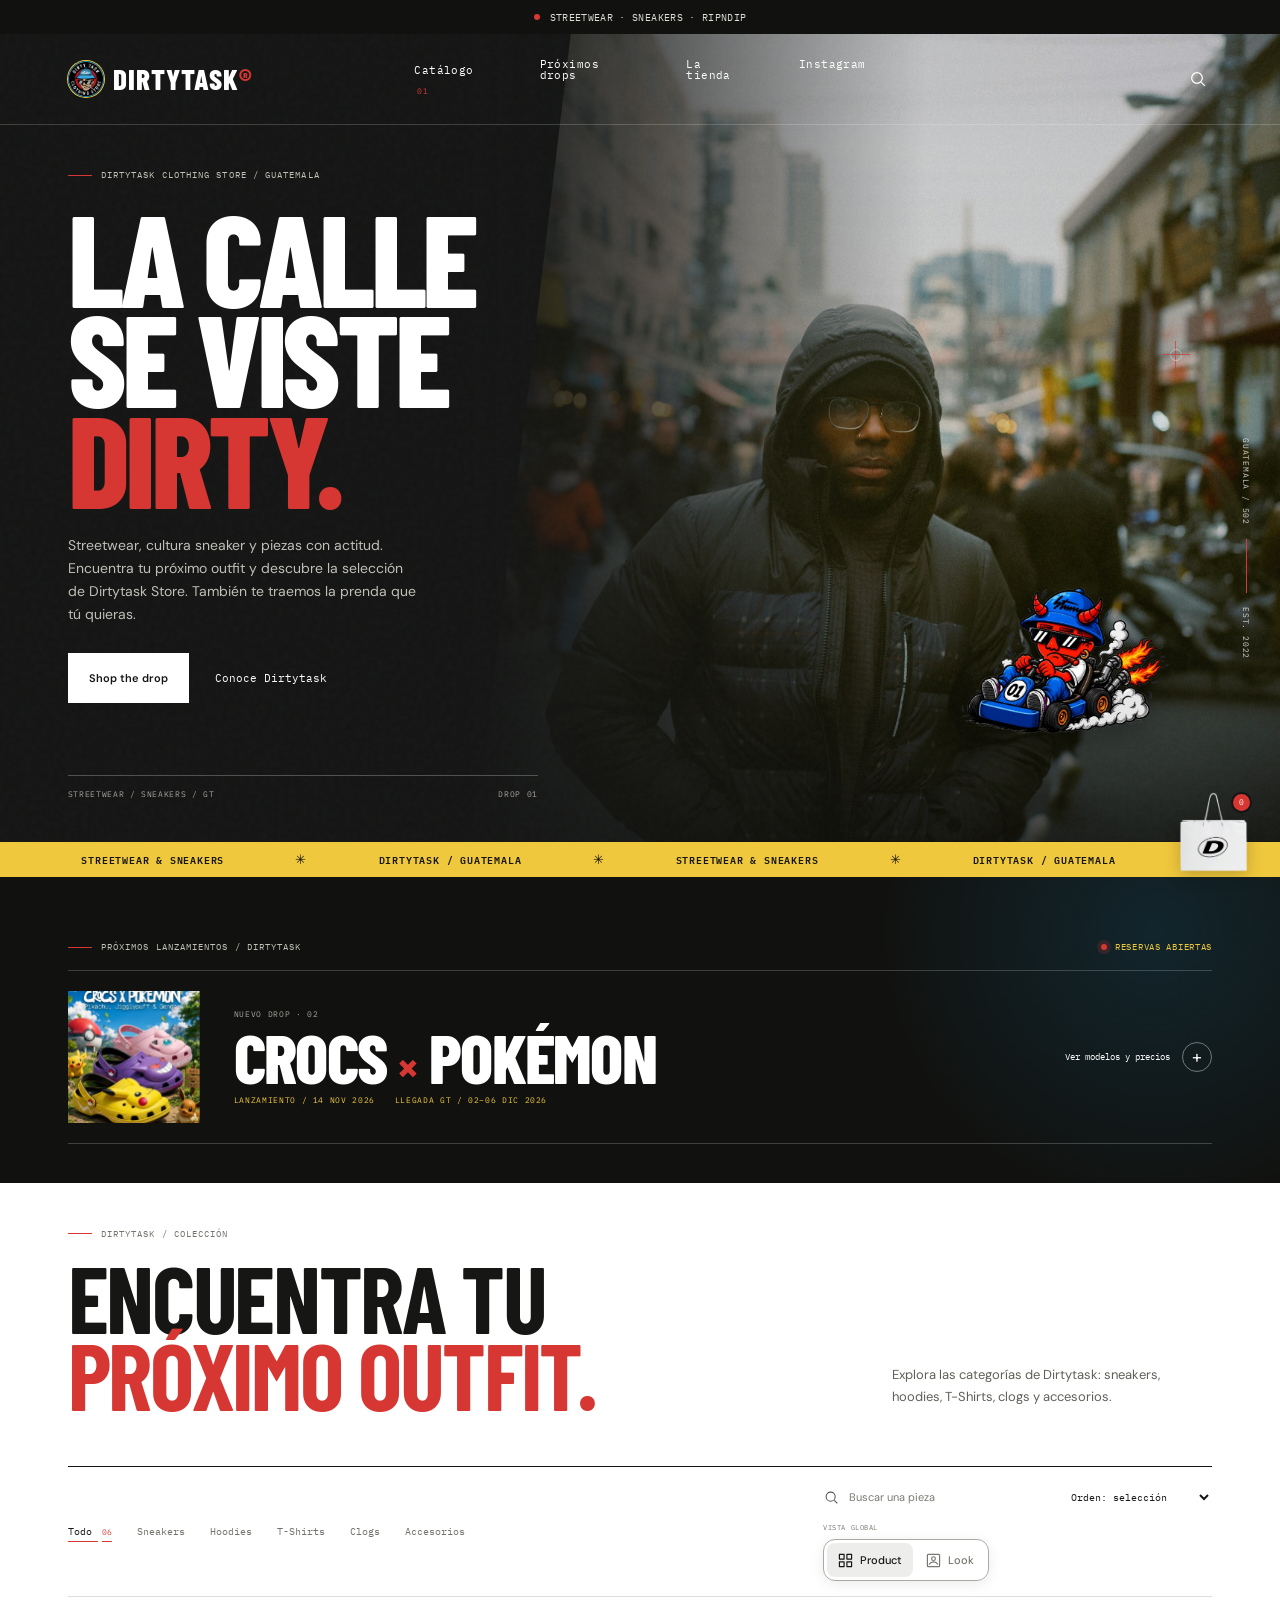
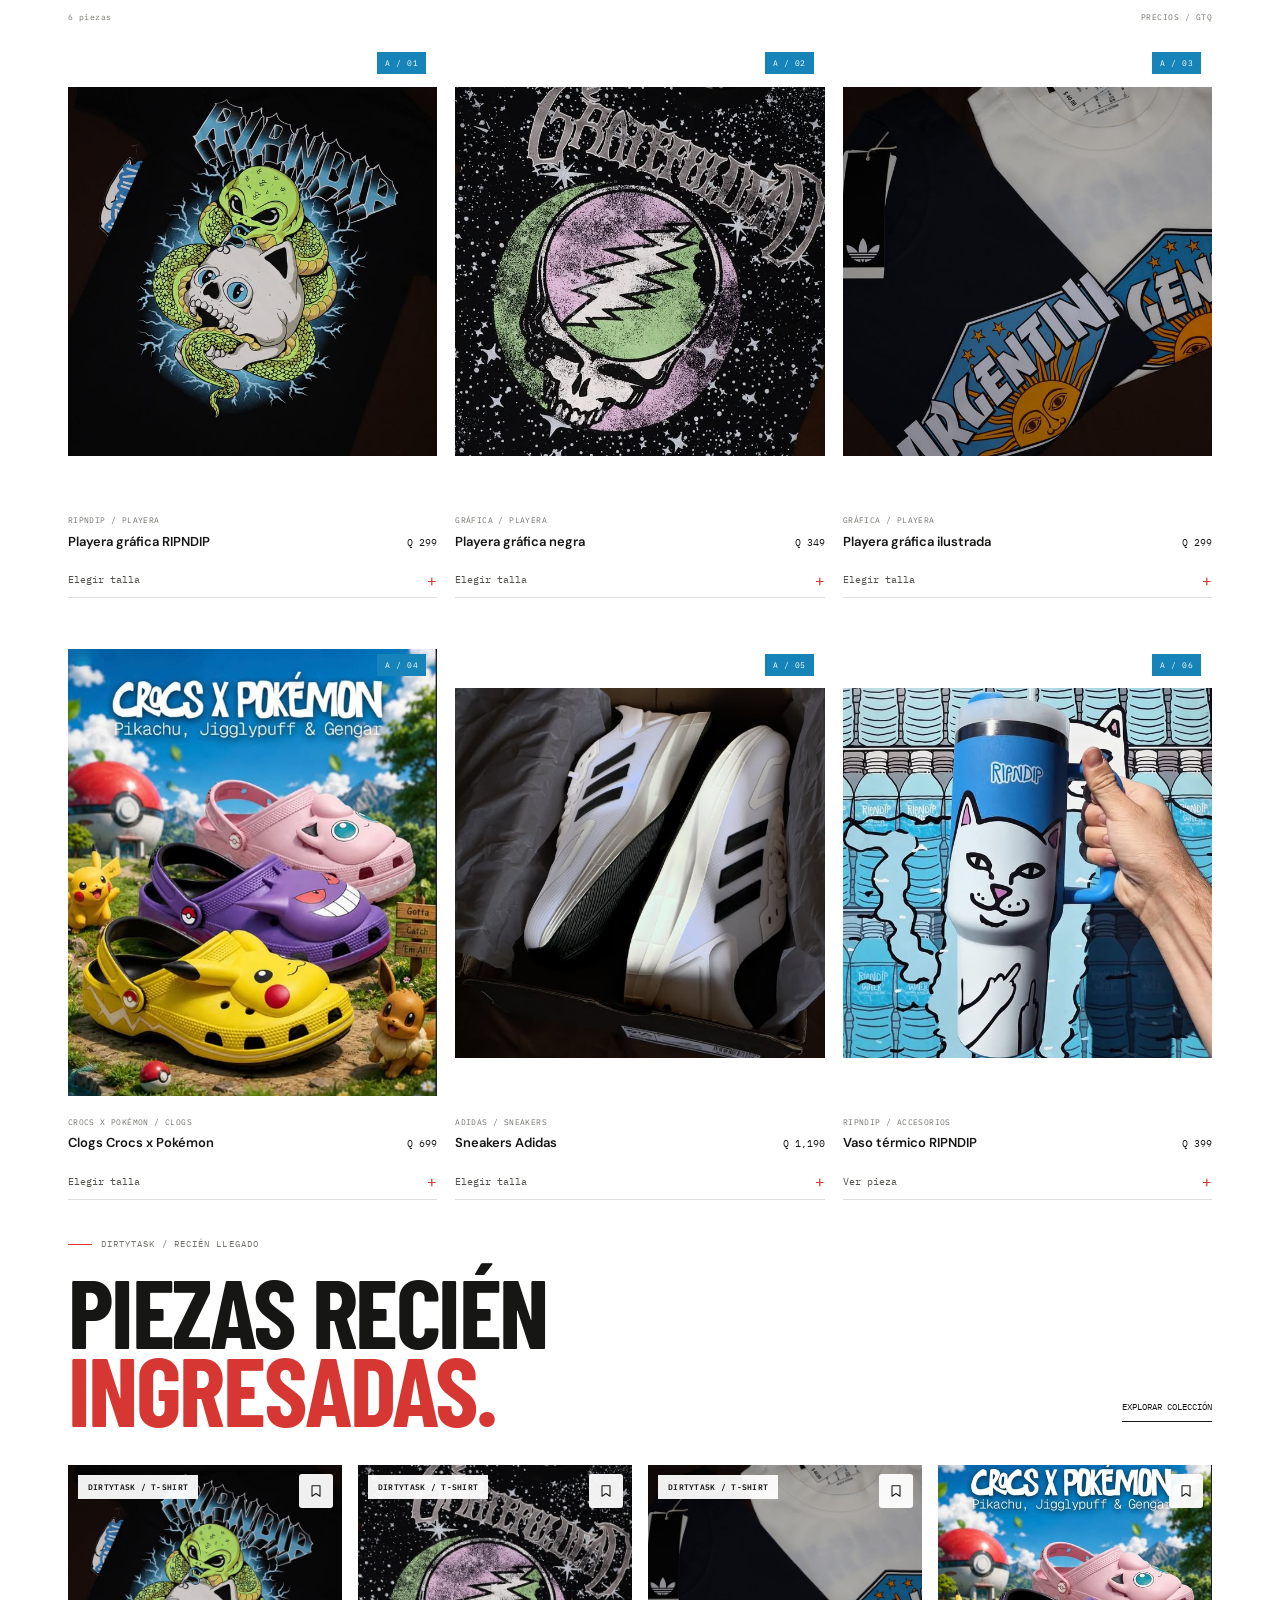
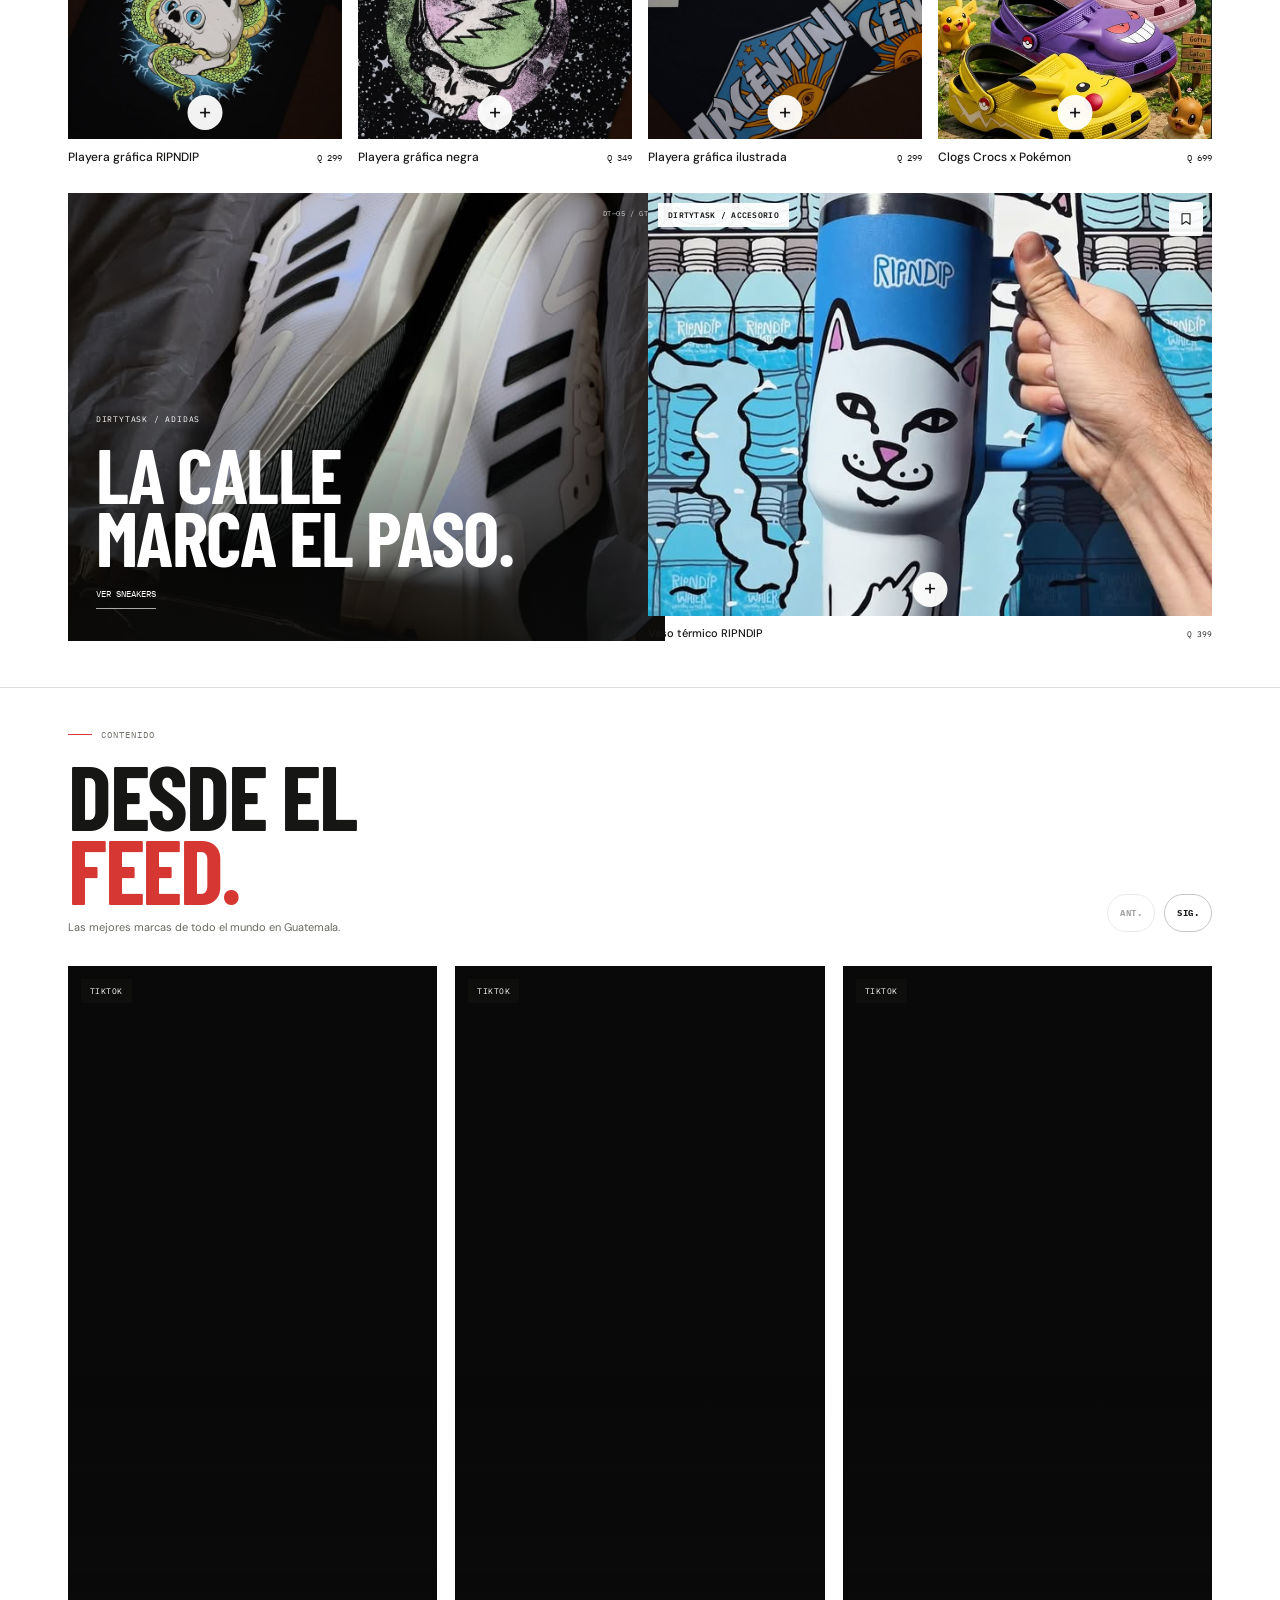
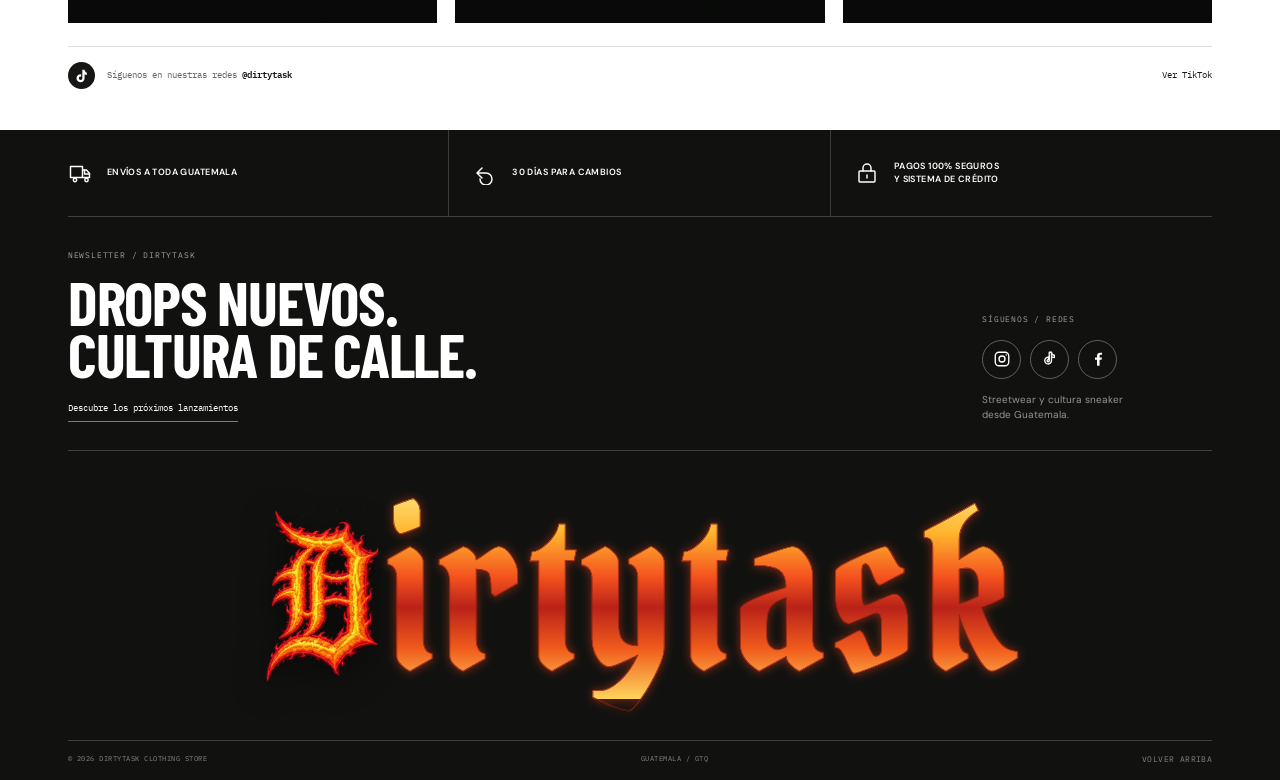
==== commit 562b5ae3: "Remove decorative arrow glyphs" ====
--- a/index.html
+++ b/index.html
@@ -39,7 +39,7 @@
         </div>
         <a href="#proximos">Próximos drops</a>
         <a href="#coleccion">La tienda</a>
-        <a href="https://www.instagram.com/dirtytask/?hl=es" target="_blank" rel="noopener noreferrer">Instagram ↗</a>
+        <a href="https://www.instagram.com/dirtytask/?hl=es" target="_blank" rel="noopener noreferrer">Instagram</a>
       </nav>
       <div class="header-actions">
         <a class="search-jump" href="#coleccion" aria-label="Buscar en la colección">
@@ -67,8 +67,8 @@
           <h1 id="heroTitle">LA CALLE<br>SE VISTE<br><em>DIRTY.</em></h1>
           <p class="hero-copy">Streetwear, cultura sneaker y piezas con actitud. Encuentra tu próximo outfit y descubre la selección de Dirtytask Store. También te traemos la prenda que tú quieras.</p>
           <div class="hero-actions">
-            <a class="button button-light" href="#coleccion">Shop the drop <span aria-hidden="true">↗</span></a>
-            <a class="text-link" href="#instagram">Conoce Dirtytask <span aria-hidden="true">↓</span></a>
+            <a class="button button-light" href="#coleccion">Shop the drop</a>
+            <a class="text-link" href="#instagram">Conoce Dirtytask</a>
           </div>
           <div class="hero-foot">
             <span>STREETWEAR / SNEAKERS / GT</span>
@@ -122,22 +122,22 @@
                   <article class="drop-product">
                     <div><span class="drop-product-kind">CLASSIC CLOG / 01</span><h3>Pikachu</h3></div>
                     <strong>Q 899</strong>
-                    <button type="button" data-open-product="preorder-pikachu" aria-label="Reservar Pikachu, Q 899">Reservar <span aria-hidden="true">↗</span></button>
+                    <button type="button" data-open-product="preorder-pikachu" aria-label="Reservar Pikachu, Q 899">Reservar</button>
                   </article>
                   <article class="drop-product">
                     <div><span class="drop-product-kind">CLASSIC CLOG / 02</span><h3>Jigglypuff</h3></div>
                     <strong>Q 899</strong>
-                    <button type="button" data-open-product="preorder-jigglypuff" aria-label="Reservar Jigglypuff, Q 899">Reservar <span aria-hidden="true">↗</span></button>
+                    <button type="button" data-open-product="preorder-jigglypuff" aria-label="Reservar Jigglypuff, Q 899">Reservar</button>
                   </article>
                   <article class="drop-product">
                     <div><span class="drop-product-kind">CLASSIC CLOG / 03</span><h3>Gengar</h3></div>
                     <strong>Q 949</strong>
-                    <button type="button" data-open-product="preorder-gengar" aria-label="Reservar Gengar, Q 949">Reservar <span aria-hidden="true">↗</span></button>
+                    <button type="button" data-open-product="preorder-gengar" aria-label="Reservar Gengar, Q 949">Reservar</button>
                   </article>
                 </div>
                 <div class="drop-footnote">
                   <p>CONSULTA DISPONIBILIDAD, FECHAS DE ENTREGA Y FORMAS DE PAGO CON DIRTYTASK.</p>
-                  <a href="https://www.instagram.com/dirtytask/?hl=es" target="_blank" rel="noopener noreferrer">Consultar y confirmar por Instagram <span aria-hidden="true">↗</span></a>
+                  <a href="https://www.instagram.com/dirtytask/?hl=es" target="_blank" rel="noopener noreferrer">Consultar y confirmar por Instagram</a>
                 </div>
               </div>
             </div>
@@ -202,7 +202,7 @@
           <article class="product-card reveal" data-product-id="tee-noche" data-category="tshirts" data-price="299" data-order="1" data-search="playera ripndip camiseta gráfica negra">
             <button class="product-photo photo-product" type="button" data-open-product="tee-noche" aria-label="Ver Playera gráfica">
               <img src="assets/ripndip-tee.jpg" alt="Playera negra con gráfica de RIPNDIP publicada por Dirtytask" loading="lazy">
-              <span class="photo-index">A / 01</span><span class="photo-open" aria-hidden="true">↗</span>
+              <span class="photo-index">A / 01</span>
             </button>
             <div class="product-meta"><span>RIPNDIP / PLAYERA</span></div>
             <div class="product-title-row"><h3>Playera gráfica RIPNDIP</h3><span>Q 299</span></div>
@@ -211,7 +211,7 @@
           <article class="product-card reveal" data-product-id="tee-grateful" data-category="tshirts" data-price="349" data-order="2" data-search="playera gráfica grateful dead negra">
             <button class="product-photo photo-product" type="button" data-open-product="tee-grateful" aria-label="Ver Playera gráfica negra">
               <img src="assets/grateful-tee.jpg" alt="Playera negra con diseño gráfico circular publicada por Dirtytask" loading="lazy">
-              <span class="photo-index">A / 02</span><span class="photo-open" aria-hidden="true">↗</span>
+              <span class="photo-index">A / 02</span>
             </button>
             <div class="product-meta"><span>GRÁFICA / PLAYERA</span></div>
             <div class="product-title-row"><h3>Playera gráfica negra</h3><span>Q 349</span></div>
@@ -220,7 +220,7 @@
           <article class="product-card reveal" data-product-id="tee-solar" data-category="tshirts" data-price="299" data-order="3" data-search="playera gráfica azul ilustración camiseta">
             <button class="product-photo photo-product" type="button" data-open-product="tee-solar" aria-label="Ver Playera gráfica azul">
               <img src="assets/graphic-tee.jpg" alt="Detalle de playera gráfica con ilustración azul y amarilla publicada por Dirtytask" loading="lazy">
-              <span class="photo-index">A / 03</span><span class="photo-open" aria-hidden="true">↗</span>
+              <span class="photo-index">A / 03</span>
             </button>
             <div class="product-meta"><span>GRÁFICA / PLAYERA</span></div>
             <div class="product-title-row"><h3>Playera gráfica ilustrada</h3><span>Q 299</span></div>
@@ -229,7 +229,7 @@
           <article class="product-card reveal" data-product-id="clogs-pokemon" data-category="clogs" data-price="699" data-order="4" data-search="crocs pokemon pikachu jigglypuff gengar clog calzado">
             <button class="product-photo photo-product" type="button" data-open-product="clogs-pokemon" aria-label="Ver clogs Crocs x Pokémon">
               <img src="assets/pokemon-clogs.jpg" alt="Clogs amarillos, rosas y morados de la colección Crocs x Pokémon" loading="lazy">
-              <span class="photo-index">A / 04</span><span class="photo-open" aria-hidden="true">↗</span>
+              <span class="photo-index">A / 04</span>
             </button>
             <div class="product-meta"><span>CROCS X POKÉMON / CLOGS</span></div>
             <div class="product-title-row"><h3>Clogs Crocs x Pokémon</h3><span>Q 699</span></div>
@@ -238,7 +238,7 @@
           <article class="product-card reveal" data-product-id="sneakers-adidas" data-category="sneakers" data-price="1190" data-order="5" data-search="adidas sneakers zapatillas blancas negras calzado">
             <button class="product-photo photo-product" type="button" data-open-product="sneakers-adidas" aria-label="Ver sneakers Adidas">
               <img src="assets/adidas-sneakers.jpg" alt="Par de sneakers Adidas blancos con detalles negros" loading="lazy">
-              <span class="photo-index">A / 05</span><span class="photo-open" aria-hidden="true">↗</span>
+              <span class="photo-index">A / 05</span>
             </button>
             <div class="product-meta"><span>ADIDAS / SNEAKERS</span></div>
             <div class="product-title-row"><h3>Sneakers Adidas</h3><span>Q 1,190</span></div>
@@ -247,7 +247,7 @@
           <article class="product-card reveal" data-product-id="tumbler-ripndip" data-category="accessories" data-price="399" data-order="6" data-search="termo vaso botella ripndip accesorio">
             <button class="product-photo photo-product" type="button" data-open-product="tumbler-ripndip" aria-label="Ver vaso térmico RIPNDIP">
               <img src="assets/ripndip-tumbler.jpg" alt="Vaso térmico azul RIPNDIP con ilustración de gato" loading="lazy">
-              <span class="photo-index">A / 06</span><span class="photo-open" aria-hidden="true">↗</span>
+              <span class="photo-index">A / 06</span>
             </button>
             <div class="product-meta"><span>RIPNDIP / ACCESORIOS</span></div>
             <div class="product-title-row"><h3>Vaso térmico RIPNDIP</h3><span>Q 399</span></div>
@@ -258,7 +258,7 @@
           <p class="eyebrow eyebrow-dark">SIN RESULTADOS / 00</p>
           <h3 id="emptyTitle">No encontramos piezas.</h3>
           <p id="emptyCopy">Prueba otra palabra o vuelve a ver todas las piezas.</p>
-          <button class="button button-dark" type="button" id="resetFilters">Ver todo <span aria-hidden="true">↗</span></button>
+          <button class="button button-dark" type="button" id="resetFilters">Ver todo</button>
         </div>
       </section>
 
@@ -268,7 +268,7 @@
             <p class="eyebrow eyebrow-dark"><span class="eyebrow-line"></span> DIRTYTASK / RECIÉN LLEGADO</p>
             <h2 id="newInTitle">Piezas recién<br><em>ingresadas.</em></h2>
           </div>
-          <a class="new-in-link" href="#coleccion">Explorar colección <span aria-hidden="true">↗</span></a>
+          <a class="new-in-link" href="#coleccion">Explorar colección</a>
         </div>
 
         <div class="editorial-grid">
@@ -333,7 +333,7 @@
             <a class="editorial-feature reveal" href="#coleccion" aria-label="Explorar sneakers Adidas de Dirtytask">
               <img src="assets/adidas-sneakers.jpg" alt="Sneakers Adidas blancos con franjas negras, producto publicado por Dirtytask" loading="lazy">
               <span class="editorial-feature-shade" aria-hidden="true"></span>
-              <span class="editorial-feature-copy"><span>DIRTYTASK / ADIDAS</span><strong>La calle<br>marca el paso.</strong><i>Ver sneakers <b aria-hidden="true">↗</b></i></span>
+              <span class="editorial-feature-copy"><span>DIRTYTASK / ADIDAS</span><strong>La calle<br>marca el paso.</strong><i>Ver sneakers</i></span>
               <span class="editorial-feature-index" aria-hidden="true">DT—05 / GT</span>
             </a>
 
@@ -364,42 +364,42 @@
             <p class="instagram-caption">Las mejores marcas de todo el mundo en Guatemala.</p>
           </div>
           <div class="instagram-controls" role="group" aria-label="Controles del feed de video">
-            <button class="instagram-arrow" id="instagramPrev" type="button" aria-label="Ver videos anteriores" disabled><span aria-hidden="true">←</span></button>
-            <button class="instagram-arrow" id="instagramNext" type="button" aria-label="Ver más videos"><span aria-hidden="true">→</span></button>
+            <button class="instagram-arrow" id="instagramPrev" type="button" aria-label="Ver videos anteriores" disabled>ANT.</button>
+            <button class="instagram-arrow" id="instagramNext" type="button" aria-label="Ver más videos">SIG.</button>
           </div>
         </div>
 
         <div class="instagram-track" id="instagramTrack" aria-label="Videos de TikTok de Dirtytask">
           <article class="instagram-tile instagram-video-tile reveal">
             <iframe class="tiktok-embed-player" data-src="https://www.tiktok.com/player/v1/7326274171879591173?autoplay=1&amp;muted=1&amp;loop=1&amp;controls=0&amp;play_button=0&amp;progress_bar=0&amp;volume_control=0&amp;description=0&amp;music_info=0&amp;rel=0" title="TikTok de Dirtytask: video de calzado" loading="lazy" allow="autoplay; encrypted-media; fullscreen; picture-in-picture" allowfullscreen></iframe>
-            <a class="instagram-tile-type" href="https://www.tiktok.com/@dirtytask/video/7326274171879591173" target="_blank" rel="noopener noreferrer" aria-label="Ver video de Dirtytask en TikTok">TIKTOK <i aria-hidden="true">↗</i></a>
+            <a class="instagram-tile-type" href="https://www.tiktok.com/@dirtytask/video/7326274171879591173" target="_blank" rel="noopener noreferrer" aria-label="Ver video de Dirtytask en TikTok">TIKTOK</a>
           </article>
           <article class="instagram-tile instagram-video-tile reveal">
             <iframe class="tiktok-embed-player" data-src="https://www.tiktok.com/player/v1/7322528374738488581?autoplay=1&amp;muted=1&amp;loop=1&amp;controls=0&amp;play_button=0&amp;progress_bar=0&amp;volume_control=0&amp;description=0&amp;music_info=0&amp;rel=0" title="TikTok de Dirtytask: video de sneakers" loading="lazy" allow="autoplay; encrypted-media; fullscreen; picture-in-picture" allowfullscreen></iframe>
-            <a class="instagram-tile-type" href="https://www.tiktok.com/@dirtytask/video/7322528374738488581" target="_blank" rel="noopener noreferrer" aria-label="Ver video de Dirtytask en TikTok">TIKTOK <i aria-hidden="true">↗</i></a>
+            <a class="instagram-tile-type" href="https://www.tiktok.com/@dirtytask/video/7322528374738488581" target="_blank" rel="noopener noreferrer" aria-label="Ver video de Dirtytask en TikTok">TIKTOK</a>
           </article>
           <article class="instagram-tile instagram-video-tile reveal">
             <iframe class="tiktok-embed-player" data-src="https://www.tiktok.com/player/v1/7265850704454077702?autoplay=1&amp;muted=1&amp;loop=1&amp;controls=0&amp;play_button=0&amp;progress_bar=0&amp;volume_control=0&amp;description=0&amp;music_info=0&amp;rel=0" title="TikTok de Dirtytask: video de RIPNDIP" loading="lazy" allow="autoplay; encrypted-media; fullscreen; picture-in-picture" allowfullscreen></iframe>
-            <a class="instagram-tile-type" href="https://www.tiktok.com/@dirtytask/video/7265850704454077702" target="_blank" rel="noopener noreferrer" aria-label="Ver video de Dirtytask en TikTok">TIKTOK <i aria-hidden="true">↗</i></a>
+            <a class="instagram-tile-type" href="https://www.tiktok.com/@dirtytask/video/7265850704454077702" target="_blank" rel="noopener noreferrer" aria-label="Ver video de Dirtytask en TikTok">TIKTOK</a>
           </article>
           <article class="instagram-tile instagram-video-tile reveal">
             <iframe class="tiktok-embed-player" data-src="https://www.tiktok.com/player/v1/7689297049241603335?autoplay=1&amp;muted=1&amp;loop=1&amp;controls=0&amp;play_button=0&amp;progress_bar=0&amp;volume_control=0&amp;description=0&amp;music_info=0&amp;rel=0" title="TikTok de Dirtytask: video de tenis" loading="lazy" allow="autoplay; encrypted-media; fullscreen; picture-in-picture" allowfullscreen></iframe>
-            <a class="instagram-tile-type" href="https://www.tiktok.com/@dirtytask/video/7689297049241603335" target="_blank" rel="noopener noreferrer" aria-label="Ver video de Dirtytask en TikTok">TIKTOK <i aria-hidden="true">↗</i></a>
+            <a class="instagram-tile-type" href="https://www.tiktok.com/@dirtytask/video/7689297049241603335" target="_blank" rel="noopener noreferrer" aria-label="Ver video de Dirtytask en TikTok">TIKTOK</a>
           </article>
           <article class="instagram-tile instagram-video-tile reveal">
             <iframe class="tiktok-embed-player" data-src="https://www.tiktok.com/player/v1/7663144684067343624?autoplay=1&amp;muted=1&amp;loop=1&amp;controls=0&amp;play_button=0&amp;progress_bar=0&amp;volume_control=0&amp;description=0&amp;music_info=0&amp;rel=0" title="TikTok de Dirtytask: video de calzado" loading="lazy" allow="autoplay; encrypted-media; fullscreen; picture-in-picture" allowfullscreen></iframe>
-            <a class="instagram-tile-type" href="https://www.tiktok.com/@dirtytask/video/7663144684067343624" target="_blank" rel="noopener noreferrer" aria-label="Ver video de Dirtytask en TikTok">TIKTOK <i aria-hidden="true">↗</i></a>
+            <a class="instagram-tile-type" href="https://www.tiktok.com/@dirtytask/video/7663144684067343624" target="_blank" rel="noopener noreferrer" aria-label="Ver video de Dirtytask en TikTok">TIKTOK</a>
           </article>
           <article class="instagram-tile instagram-video-tile reveal">
             <iframe class="tiktok-embed-player" data-src="https://www.tiktok.com/player/v1/7662516090895043848?autoplay=1&amp;muted=1&amp;loop=1&amp;controls=0&amp;play_button=0&amp;progress_bar=0&amp;volume_control=0&amp;description=0&amp;music_info=0&amp;rel=0" title="TikTok de Dirtytask: video de ropa" loading="lazy" allow="autoplay; encrypted-media; fullscreen; picture-in-picture" allowfullscreen></iframe>
-            <a class="instagram-tile-type" href="https://www.tiktok.com/@dirtytask/video/7662516090895043848" target="_blank" rel="noopener noreferrer" aria-label="Ver video de Dirtytask en TikTok">TIKTOK <i aria-hidden="true">↗</i></a>
+            <a class="instagram-tile-type" href="https://www.tiktok.com/@dirtytask/video/7662516090895043848" target="_blank" rel="noopener noreferrer" aria-label="Ver video de Dirtytask en TikTok">TIKTOK</a>
           </article>
         </div>
 
         <div class="instagram-follow reveal">
           <span class="tiktok-glyph" aria-hidden="true"><svg viewBox="0 0 20 20"><path d="M11.1 2.2h3c.2 1.8 1.2 3.2 3 4v3a8.4 8.4 0 0 1-3-.9v5.3a5.4 5.4 0 1 1-4.5-5.3v3.2a2.3 2.3 0 1 0 1.5 2.2z"></path></svg></span>
           <span>Síguenos en nuestras redes <strong>@dirtytask</strong></span>
-          <a href="https://www.tiktok.com/@dirtytask" target="_blank" rel="noopener noreferrer">Ver TikTok <span aria-hidden="true">↗</span></a>
+          <a href="https://www.tiktok.com/@dirtytask" target="_blank" rel="noopener noreferrer">Ver TikTok</a>
         </div>
       </section>
     </main>
@@ -424,7 +424,7 @@
         <div class="footer-newsletter">
           <p class="footer-overline">NEWSLETTER / DIRTYTASK</p>
           <h2>Drops nuevos.<br>Cultura de calle.</h2>
-          <a href="#proximos">Descubre los próximos lanzamientos <span aria-hidden="true">↗</span></a>
+          <a href="#proximos">Descubre los próximos lanzamientos</a>
         </div>
         <div class="footer-social">
           <p class="footer-overline">SÍGUENOS / REDES</p>
@@ -448,7 +448,7 @@
         <span>irtytask</span>
       </a>
 
-      <div class="footer-bottom"><span>© 2026 DIRTYTASK CLOTHING STORE</span><span>GUATEMALA / GTQ</span><a class="back-top" href="#inicio">VOLVER ARRIBA <span aria-hidden="true">↑</span></a></div>
+      <div class="footer-bottom"><span>© 2026 DIRTYTASK CLOTHING STORE</span><span>GUATEMALA / GTQ</span><a class="back-top" href="#inicio">VOLVER ARRIBA</a></div>
     </footer>
 
     <dialog class="product-dialog" id="productDialog" aria-labelledby="dialogProductName">
@@ -464,7 +464,7 @@
         <p class="dialog-description" id="dialogProductDescription"></p>
         <fieldset class="size-fieldset"><legend id="variantLegend">Elige talla <span id="selectedSizeLabel">—</span></legend><div class="size-options" id="sizeOptions"></div></fieldset>
         <p class="size-note">Consulta las tallas disponibles con Dirtytask.</p>
-        <button class="button button-dark add-to-bag" type="button" id="addToBag" disabled>Elige una talla <span aria-hidden="true">↗</span></button>
+        <button class="button button-dark add-to-bag" type="button" id="addToBag" disabled>Elige una talla</button>
         <p class="product-note" id="productNote">Consulta disponibilidad con Dirtytask por Instagram.</p>
       </div>
     </dialog>
@@ -475,12 +475,12 @@
         <button class="dialog-close" type="button" data-close-cart aria-label="Cerrar bolsa">×</button>
       </div>
       <div class="cart-lines" id="cartLines"></div>
-      <div class="cart-empty" id="cartEmpty"><p class="empty-glyph" aria-hidden="true">○</p><h3>La bolsa está ligera.</h3><p>Elige una pieza y la guardamos aquí.</p><button class="text-link" type="button" id="continueShopping">Volver a la colección <span aria-hidden="true">↗</span></button></div>
+      <div class="cart-empty" id="cartEmpty"><p class="empty-glyph" aria-hidden="true">○</p><h3>La bolsa está ligera.</h3><p>Elige una pieza y la guardamos aquí.</p><button class="text-link" type="button" id="continueShopping">Volver a la colección</button></div>
       <div class="cart-footer" id="cartFooter">
         <div class="cart-subtotal"><span>Subtotal</span><strong id="cartSubtotal">Q 0</strong></div>
         <p>Confirma disponibilidad, entrega y forma de pago con Dirtytask por Instagram.</p>
-        <a class="cart-instagram-link" href="https://www.instagram.com/dirtytask/?hl=es" target="_blank" rel="noopener noreferrer">Consultar con @dirtytask ↗</a>
-        <button class="button button-dark checkout-button" type="button" id="checkoutButton">Continuar <span aria-hidden="true">↗</span></button>
+        <a class="cart-instagram-link" href="https://www.instagram.com/dirtytask/?hl=es" target="_blank" rel="noopener noreferrer">Consultar con @dirtytask</a>
+        <button class="button button-dark checkout-button" type="button" id="checkoutButton">Continuar</button>
       </div>
     </dialog>
     <div class="toast" id="toast" role="status" aria-live="polite"></div>
--- a/styles.css
+++ b/styles.css
@@ -270,12 +270,6 @@
   position: absolute; left: 12px; top: 12px; padding: 7px 8px; color: var(--white);
   background: var(--brand-blue); font: 8px/1 var(--mono); letter-spacing: .06em;
 }
-.photo-open {
-  position: absolute; right: 12px; bottom: 12px; display: grid; width: 36px; height: 36px; place-items: center;
-  color: var(--ink); background: var(--white); border-radius: 50%; font-size: 17px;
-  transform: translateY(6px); opacity: 0; transition: transform .22s ease, opacity .22s ease;
-}
-.product-photo:hover .photo-open, .product-photo:focus-visible .photo-open { transform: translateY(0); opacity: 1; }
 .product-meta { display: flex; justify-content: space-between; gap: 10px; margin-top: 13px; color: #73736d; font: 8px/1.3 var(--mono); letter-spacing: .05em; }
 .product-flag { color: var(--acid); }
 .product-title-row { display: flex; justify-content: space-between; align-items: baseline; gap: 12px; margin-top: 7px; }
@@ -343,8 +337,7 @@
 .instagram-head h2 em { color: var(--acid); font-style: normal; }
 .instagram-caption { max-width: 330px; margin: 14px 0 0; color: #686860; font: 11px/1.5 var(--sans); }
 .instagram-controls { display: flex; gap: 9px; padding-bottom: 4px; }
-.instagram-arrow { display: grid; width: 42px; height: 42px; place-items: center; color: var(--ink); background: var(--white); border: 1px solid #c8c8c4; border-radius: 50%; cursor: pointer; transition: color .2s ease, background .2s ease, border-color .2s ease, opacity .2s ease; }
-.instagram-arrow span { font: 20px/1 var(--sans); }
+.instagram-arrow { display: grid; min-width: 48px; height: 38px; padding: 0 10px; place-items: center; color: var(--ink); background: var(--white); border: 1px solid #c8c8c4; border-radius: 999px; font: 700 9px/1 var(--mono); letter-spacing: .06em; cursor: pointer; transition: color .2s ease, background .2s ease, border-color .2s ease, opacity .2s ease; }
 .instagram-arrow:hover:not(:disabled) { color: var(--white); background: var(--ink); border-color: var(--ink); }
 .instagram-arrow:disabled { opacity: .38; cursor: default; }
 .instagram-track { display: grid; grid-auto-columns: calc((100% - 36px) / 3); grid-auto-flow: column; gap: 18px; overflow-x: auto; overscroll-behavior-inline: contain; padding-bottom: 3px; scrollbar-width: none; scroll-snap-type: x mandatory; }
@@ -646,7 +639,6 @@
   .editorial-product-meta > span, .editorial-side-products .editorial-product-meta > span { font-size: 8px; }
   .product-photo { aspect-ratio: 3 / 4; }
   .photo-index { right: 8px; left: auto; top: 8px; padding: 6px; font-size: 7px; }
-  .photo-open { right: 8px; bottom: 8px; width: 31px; height: 31px; opacity: 1; transform: none; font-size: 14px; }
   .product-meta { align-items: flex-start; flex-direction: column; gap: 3px; margin-top: 9px; font-size: 7px; }
   .product-title-row { align-items: flex-start; flex-direction: column; gap: 3px; margin-top: 5px; }
   .product-title-row h3 { font-size: 11px; }
@@ -660,8 +652,7 @@
   .instagram-head h2 { font-size: clamp(56px, 14vw, 76px); }
   .instagram-caption { margin-top: 10px; font-size: 10px; }
   .instagram-controls { gap: 6px; padding-bottom: 2px; }
-  .instagram-arrow { width: 35px; height: 35px; }
-  .instagram-arrow span { font-size: 17px; }
+  .instagram-arrow { min-width: 44px; height: 34px; padding-inline: 8px; font-size: 8px; }
   .instagram-track { grid-auto-columns: 79%; gap: 11px; }
   .instagram-tile-type { top: 9px; left: 9px; padding: 7px; font-size: 7px; }
   .instagram-play { width: 42px; height: 42px; }
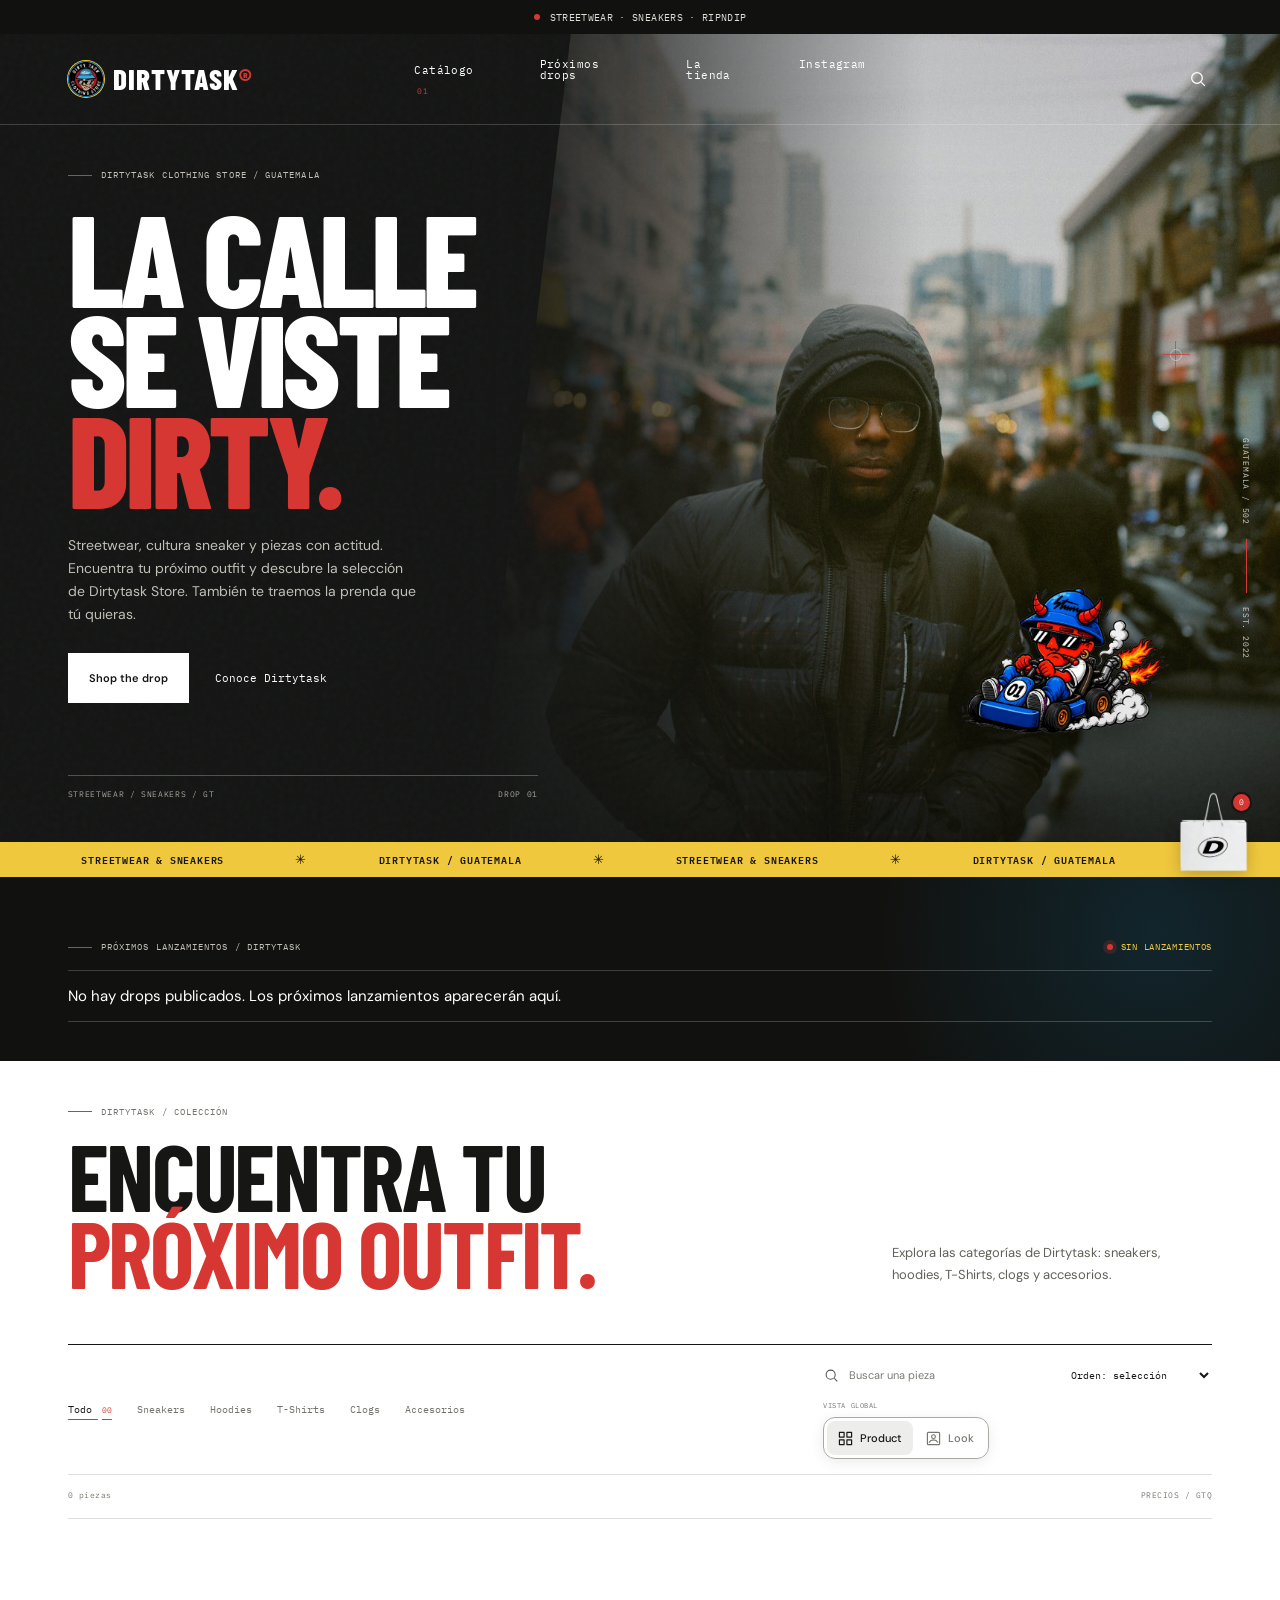
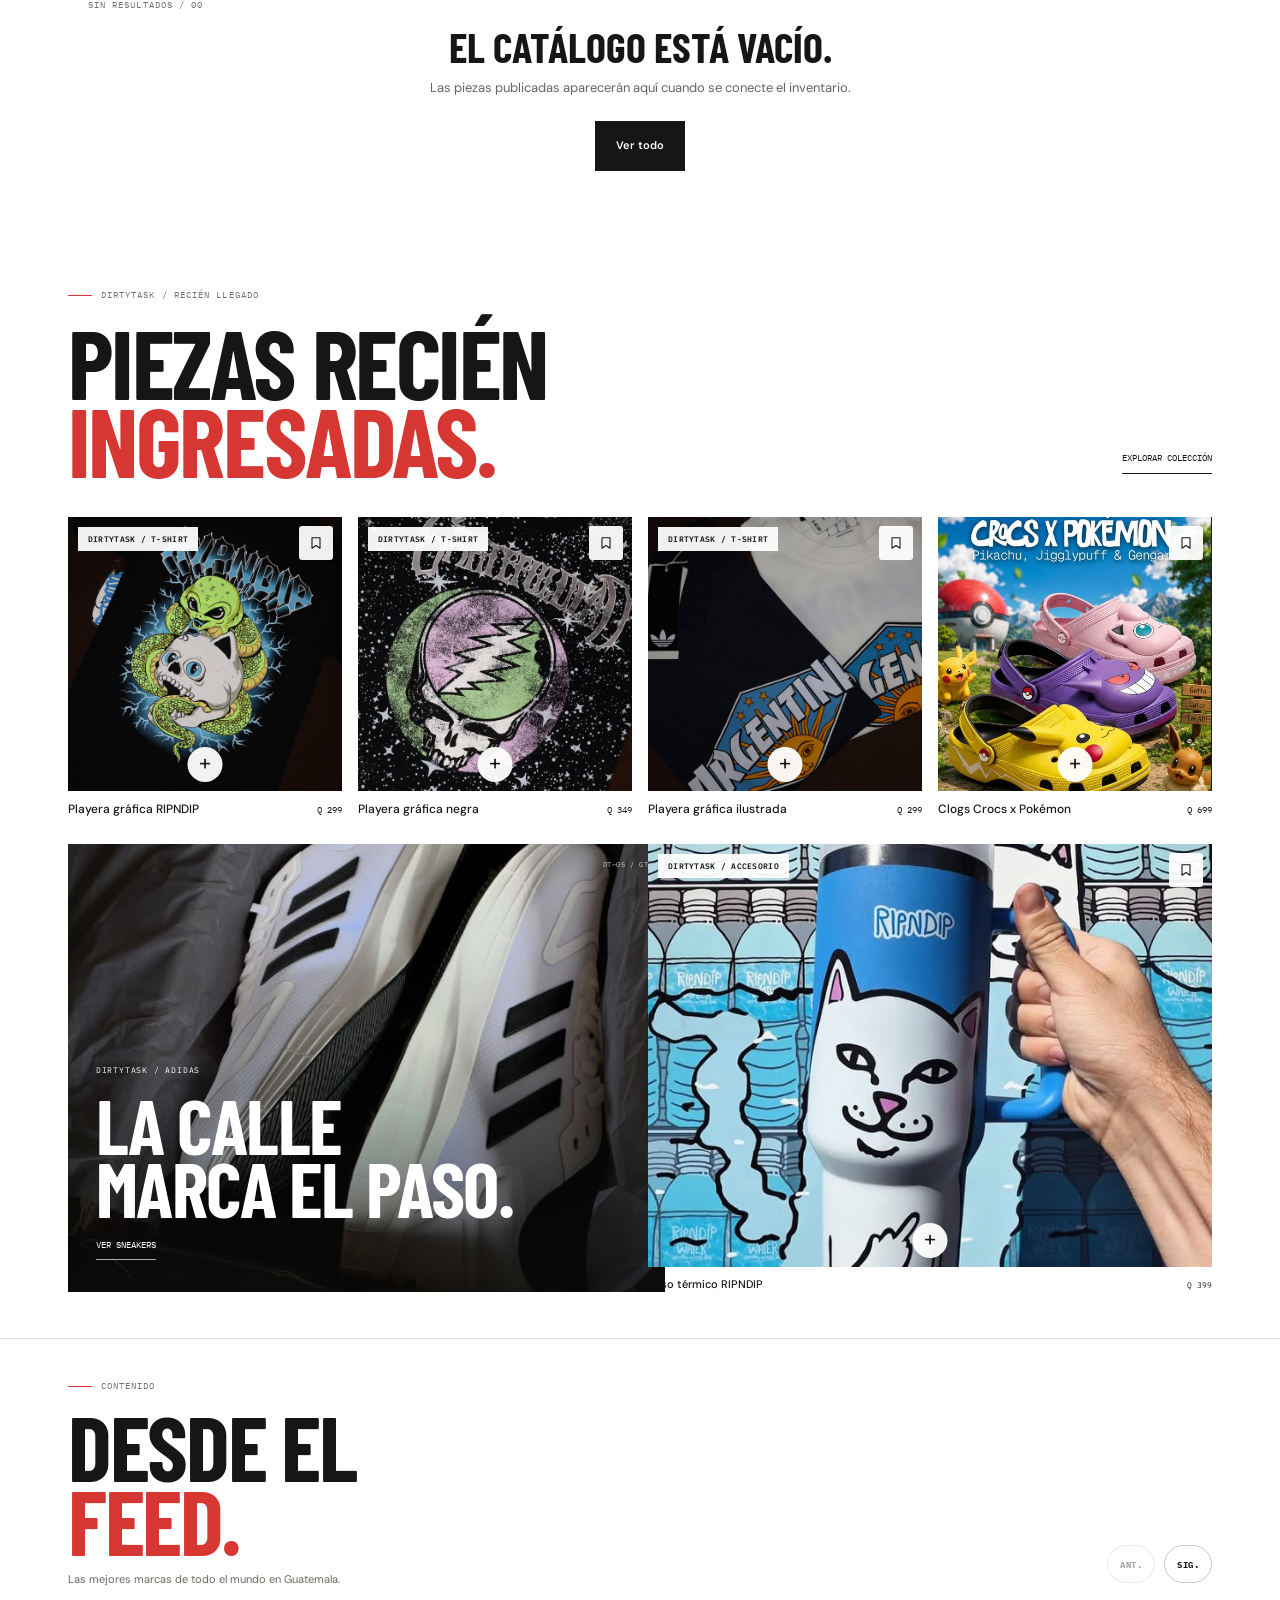
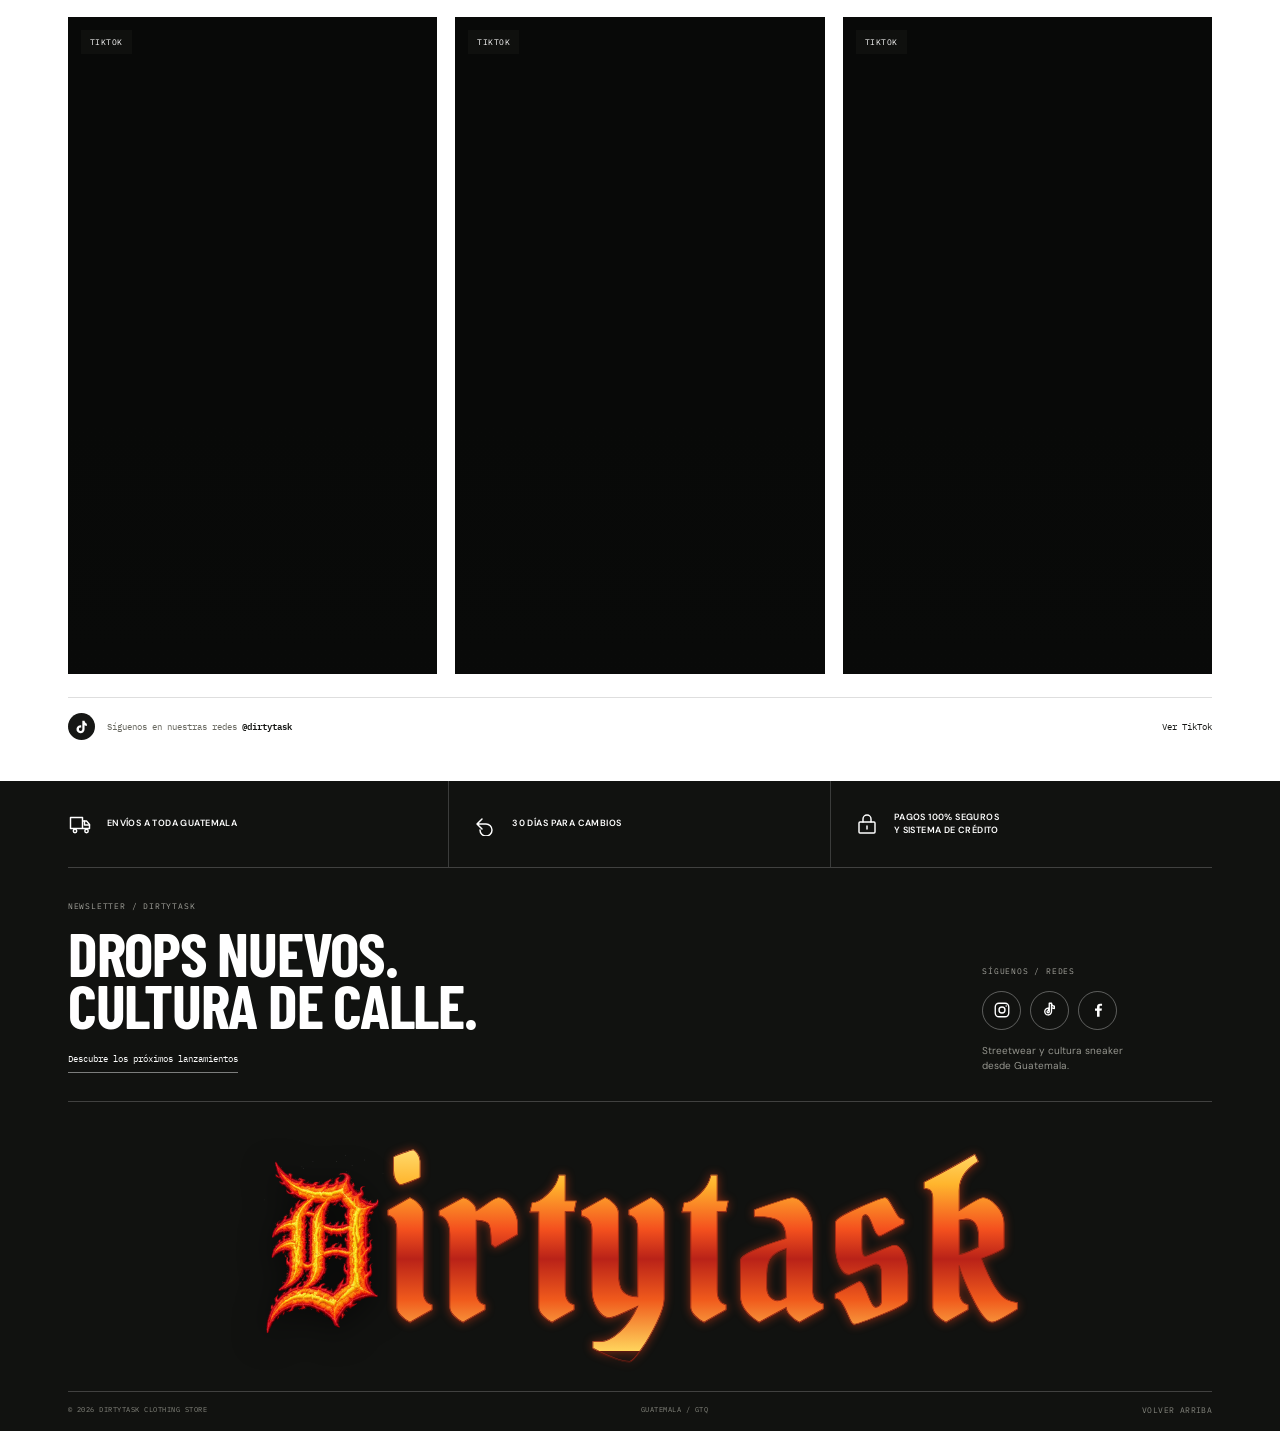
==== commit 5fb09e64: "cambios admin" ====
--- a/index.html
+++ b/index.html
@@ -92,56 +92,10 @@
         <div class="drop-kicker">
           <p class="eyebrow"><span class="eyebrow-line"></span> PRÓXIMOS LANZAMIENTOS / DIRTYTASK</p>
           <h2 class="visually-hidden" id="upcomingTitle">Próximos lanzamientos Dirtytask</h2>
-          <span class="drop-open"><i aria-hidden="true"></i> RESERVAS ABIERTAS</span>
+          <span class="drop-open"><i aria-hidden="true"></i> SIN LANZAMIENTOS</span>
         </div>
         <div class="launch-list">
-          <details class="launch-item">
-            <summary class="launch-summary">
-              <span class="launch-summary-image"><img src="assets/pokemon-clogs.jpg" alt="" loading="lazy"></span>
-              <span class="launch-summary-copy">
-                <span class="launch-summary-overline">NUEVO DROP · 02</span>
-                <span class="launch-summary-title">CROCS <b>×</b> POKÉMON</span>
-                <span class="launch-summary-meta"><span>LANZAMIENTO / 14 NOV 2026</span><span>LLEGADA GT / 02–06 DIC 2026</span></span>
-              </span>
-              <span class="launch-summary-action"><span>Ver modelos y precios</span><i aria-hidden="true">+</i></span>
-            </summary>
-            <div class="drop-layout">
-              <div class="drop-visual">
-                <img src="assets/pokemon-clogs.jpg" alt="Clogs Crocs x Pokémon con Pikachu, Jigglypuff y Gengar" loading="lazy">
-                <div class="drop-visual-caption"><span>DIRTYTASK / DROP 02</span><span>GT / 502</span></div>
-              </div>
-              <div class="drop-content">
-                <p class="drop-overline">NUEVO DROP <span>·</span> RESERVA PREVIA</p>
-                <h2 id="dropDetailsTitle">CROCS <span>×</span><br><em>POKÉMON</em></h2>
-                <p class="drop-description">Ya puedes reservar el modelo que te guste. Consulta los precios por modelo y la fecha estimada de llegada a Guatemala.</p>
-                <div class="drop-timeline" aria-label="Fechas de lanzamiento">
-                  <div><span>LANZAMIENTO</span><strong>14 NOV 2026</strong></div>
-                  <div><span>LLEGADA A GUATEMALA / ESTIMADO</span><strong>02–06 DIC 2026</strong></div>
-                </div>
-                <div class="drop-product-list" aria-label="Modelos y precios">
-                  <article class="drop-product">
-                    <div><span class="drop-product-kind">CLASSIC CLOG / 01</span><h3>Pikachu</h3></div>
-                    <strong>Q 899</strong>
-                    <button type="button" data-open-product="preorder-pikachu" aria-label="Reservar Pikachu, Q 899">Reservar</button>
-                  </article>
-                  <article class="drop-product">
-                    <div><span class="drop-product-kind">CLASSIC CLOG / 02</span><h3>Jigglypuff</h3></div>
-                    <strong>Q 899</strong>
-                    <button type="button" data-open-product="preorder-jigglypuff" aria-label="Reservar Jigglypuff, Q 899">Reservar</button>
-                  </article>
-                  <article class="drop-product">
-                    <div><span class="drop-product-kind">CLASSIC CLOG / 03</span><h3>Gengar</h3></div>
-                    <strong>Q 949</strong>
-                    <button type="button" data-open-product="preorder-gengar" aria-label="Reservar Gengar, Q 949">Reservar</button>
-                  </article>
-                </div>
-                <div class="drop-footnote">
-                  <p>CONSULTA DISPONIBILIDAD, FECHAS DE ENTREGA Y FORMAS DE PAGO CON DIRTYTASK.</p>
-                  <a href="https://www.instagram.com/dirtytask/?hl=es" target="_blank" rel="noopener noreferrer">Consultar y confirmar por Instagram</a>
-                </div>
-              </div>
-            </div>
-          </details>
+          <p class="drop-empty">No hay drops publicados. Los próximos lanzamientos aparecerán aquí.</p>
         </div>
       </section>
 
@@ -156,7 +110,7 @@
 
         <div class="catalog-controls">
           <div class="filter-list" role="group" aria-label="Filtrar por subcategoría">
-            <button class="filter-button is-active" type="button" data-filter="all" aria-pressed="true">Todo <span>06</span></button>
+            <button class="filter-button is-active" type="button" data-filter="all" aria-pressed="true">Todo <span>00</span></button>
             <button class="filter-button" type="button" data-filter="sneakers" aria-pressed="false">Sneakers</button>
             <button class="filter-button" type="button" data-filter="hoodies" aria-pressed="false">Hoodies</button>
             <button class="filter-button" type="button" data-filter="tshirts" aria-pressed="false">T-Shirts</button>
@@ -194,70 +148,15 @@
           </div>
         </div>
         <div class="catalog-status">
-          <p id="resultCount" aria-live="polite">6 piezas</p>
+          <p id="resultCount" aria-live="polite">0 piezas</p>
           <p>PRECIOS / GTQ</p>
         </div>
 
-        <div class="product-grid" id="productGrid">
-          <article class="product-card reveal" data-product-id="tee-noche" data-category="tshirts" data-price="299" data-order="1" data-search="playera ripndip camiseta gráfica negra">
-            <button class="product-photo photo-product" type="button" data-open-product="tee-noche" aria-label="Ver Playera gráfica">
-              <img src="assets/ripndip-tee.jpg" alt="Playera negra con gráfica de RIPNDIP publicada por Dirtytask" loading="lazy">
-              <span class="photo-index">A / 01</span>
-            </button>
-            <div class="product-meta"><span>RIPNDIP / PLAYERA</span></div>
-            <div class="product-title-row"><h3>Playera gráfica RIPNDIP</h3><span>Q 299</span></div>
-            <button class="quick-add" type="button" data-open-product="tee-noche">Elegir talla <span aria-hidden="true">+</span></button>
-          </article>
-          <article class="product-card reveal" data-product-id="tee-grateful" data-category="tshirts" data-price="349" data-order="2" data-search="playera gráfica grateful dead negra">
-            <button class="product-photo photo-product" type="button" data-open-product="tee-grateful" aria-label="Ver Playera gráfica negra">
-              <img src="assets/grateful-tee.jpg" alt="Playera negra con diseño gráfico circular publicada por Dirtytask" loading="lazy">
-              <span class="photo-index">A / 02</span>
-            </button>
-            <div class="product-meta"><span>GRÁFICA / PLAYERA</span></div>
-            <div class="product-title-row"><h3>Playera gráfica negra</h3><span>Q 349</span></div>
-            <button class="quick-add" type="button" data-open-product="tee-grateful">Elegir talla <span aria-hidden="true">+</span></button>
-          </article>
-          <article class="product-card reveal" data-product-id="tee-solar" data-category="tshirts" data-price="299" data-order="3" data-search="playera gráfica azul ilustración camiseta">
-            <button class="product-photo photo-product" type="button" data-open-product="tee-solar" aria-label="Ver Playera gráfica azul">
-              <img src="assets/graphic-tee.jpg" alt="Detalle de playera gráfica con ilustración azul y amarilla publicada por Dirtytask" loading="lazy">
-              <span class="photo-index">A / 03</span>
-            </button>
-            <div class="product-meta"><span>GRÁFICA / PLAYERA</span></div>
-            <div class="product-title-row"><h3>Playera gráfica ilustrada</h3><span>Q 299</span></div>
-            <button class="quick-add" type="button" data-open-product="tee-solar">Elegir talla <span aria-hidden="true">+</span></button>
-          </article>
-          <article class="product-card reveal" data-product-id="clogs-pokemon" data-category="clogs" data-price="699" data-order="4" data-search="crocs pokemon pikachu jigglypuff gengar clog calzado">
-            <button class="product-photo photo-product" type="button" data-open-product="clogs-pokemon" aria-label="Ver clogs Crocs x Pokémon">
-              <img src="assets/pokemon-clogs.jpg" alt="Clogs amarillos, rosas y morados de la colección Crocs x Pokémon" loading="lazy">
-              <span class="photo-index">A / 04</span>
-            </button>
-            <div class="product-meta"><span>CROCS X POKÉMON / CLOGS</span></div>
-            <div class="product-title-row"><h3>Clogs Crocs x Pokémon</h3><span>Q 699</span></div>
-            <button class="quick-add" type="button" data-open-product="clogs-pokemon">Elegir talla <span aria-hidden="true">+</span></button>
-          </article>
-          <article class="product-card reveal" data-product-id="sneakers-adidas" data-category="sneakers" data-price="1190" data-order="5" data-search="adidas sneakers zapatillas blancas negras calzado">
-            <button class="product-photo photo-product" type="button" data-open-product="sneakers-adidas" aria-label="Ver sneakers Adidas">
-              <img src="assets/adidas-sneakers.jpg" alt="Par de sneakers Adidas blancos con detalles negros" loading="lazy">
-              <span class="photo-index">A / 05</span>
-            </button>
-            <div class="product-meta"><span>ADIDAS / SNEAKERS</span></div>
-            <div class="product-title-row"><h3>Sneakers Adidas</h3><span>Q 1,190</span></div>
-            <button class="quick-add" type="button" data-open-product="sneakers-adidas">Elegir talla <span aria-hidden="true">+</span></button>
-          </article>
-          <article class="product-card reveal" data-product-id="tumbler-ripndip" data-category="accessories" data-price="399" data-order="6" data-search="termo vaso botella ripndip accesorio">
-            <button class="product-photo photo-product" type="button" data-open-product="tumbler-ripndip" aria-label="Ver vaso térmico RIPNDIP">
-              <img src="assets/ripndip-tumbler.jpg" alt="Vaso térmico azul RIPNDIP con ilustración de gato" loading="lazy">
-              <span class="photo-index">A / 06</span>
-            </button>
-            <div class="product-meta"><span>RIPNDIP / ACCESORIOS</span></div>
-            <div class="product-title-row"><h3>Vaso térmico RIPNDIP</h3><span>Q 399</span></div>
-            <button class="quick-add" type="button" data-open-product="tumbler-ripndip">Ver pieza <span aria-hidden="true">+</span></button>
-          </article>
-        </div>
-        <div class="empty-state" id="emptyState" hidden>
+        <div class="product-grid" id="productGrid" hidden></div>
+        <div class="empty-state" id="emptyState">
           <p class="eyebrow eyebrow-dark">SIN RESULTADOS / 00</p>
-          <h3 id="emptyTitle">No encontramos piezas.</h3>
-          <p id="emptyCopy">Prueba otra palabra o vuelve a ver todas las piezas.</p>
+          <h3 id="emptyTitle">El catálogo está vacío.</h3>
+          <p id="emptyCopy">Las piezas publicadas aparecerán aquí cuando se conecte el inventario.</p>
           <button class="button button-dark" type="button" id="resetFilters">Ver todo</button>
         </div>
       </section>
@@ -478,7 +377,6 @@
       <div class="cart-empty" id="cartEmpty"><p class="empty-glyph" aria-hidden="true">○</p><h3>La bolsa está ligera.</h3><p>Elige una pieza y la guardamos aquí.</p><button class="text-link" type="button" id="continueShopping">Volver a la colección</button></div>
       <div class="cart-footer" id="cartFooter">
         <div class="cart-subtotal"><span>Subtotal</span><strong id="cartSubtotal">Q 0</strong></div>
-        <p>Confirma disponibilidad, entrega y forma de pago con Dirtytask por Instagram.</p>
         <a class="cart-instagram-link" href="https://www.instagram.com/dirtytask/?hl=es" target="_blank" rel="noopener noreferrer">Consultar con @dirtytask</a>
         <button class="button button-dark checkout-button" type="button" id="checkoutButton">Continuar</button>
       </div>
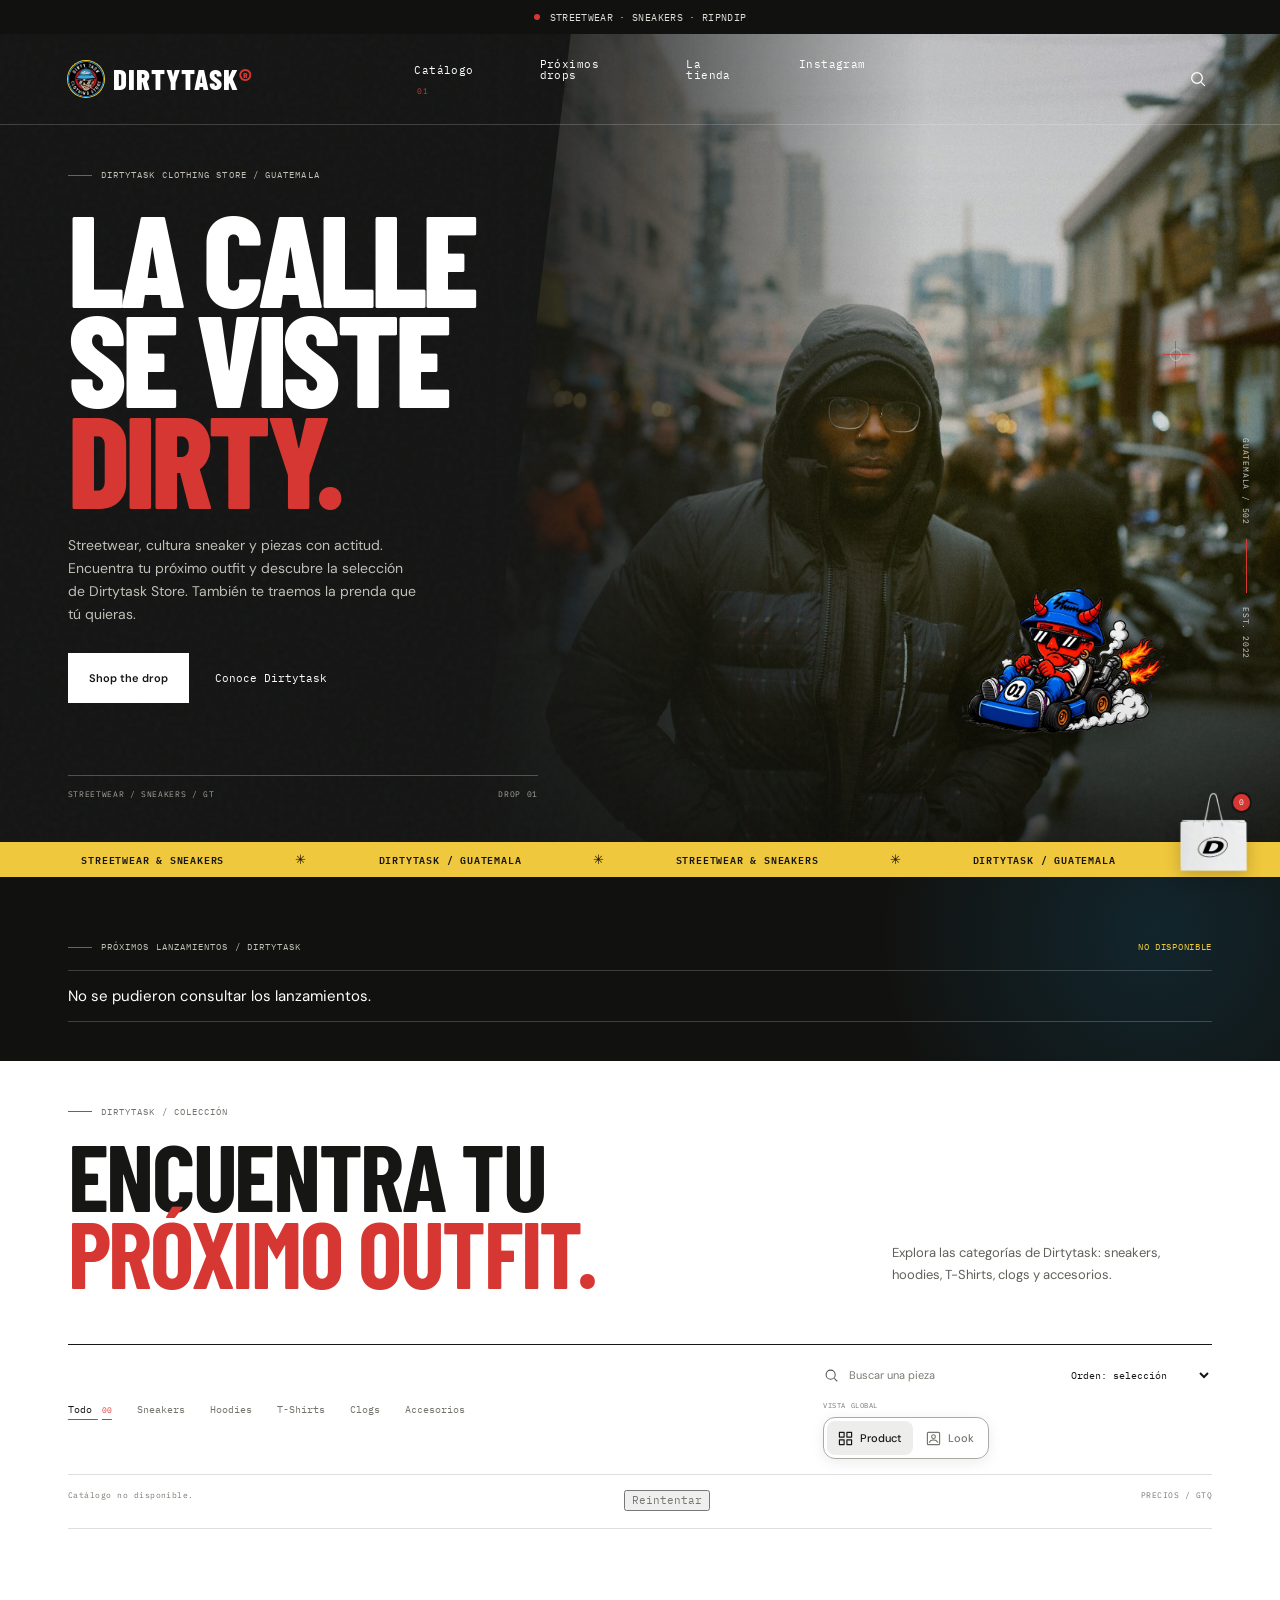
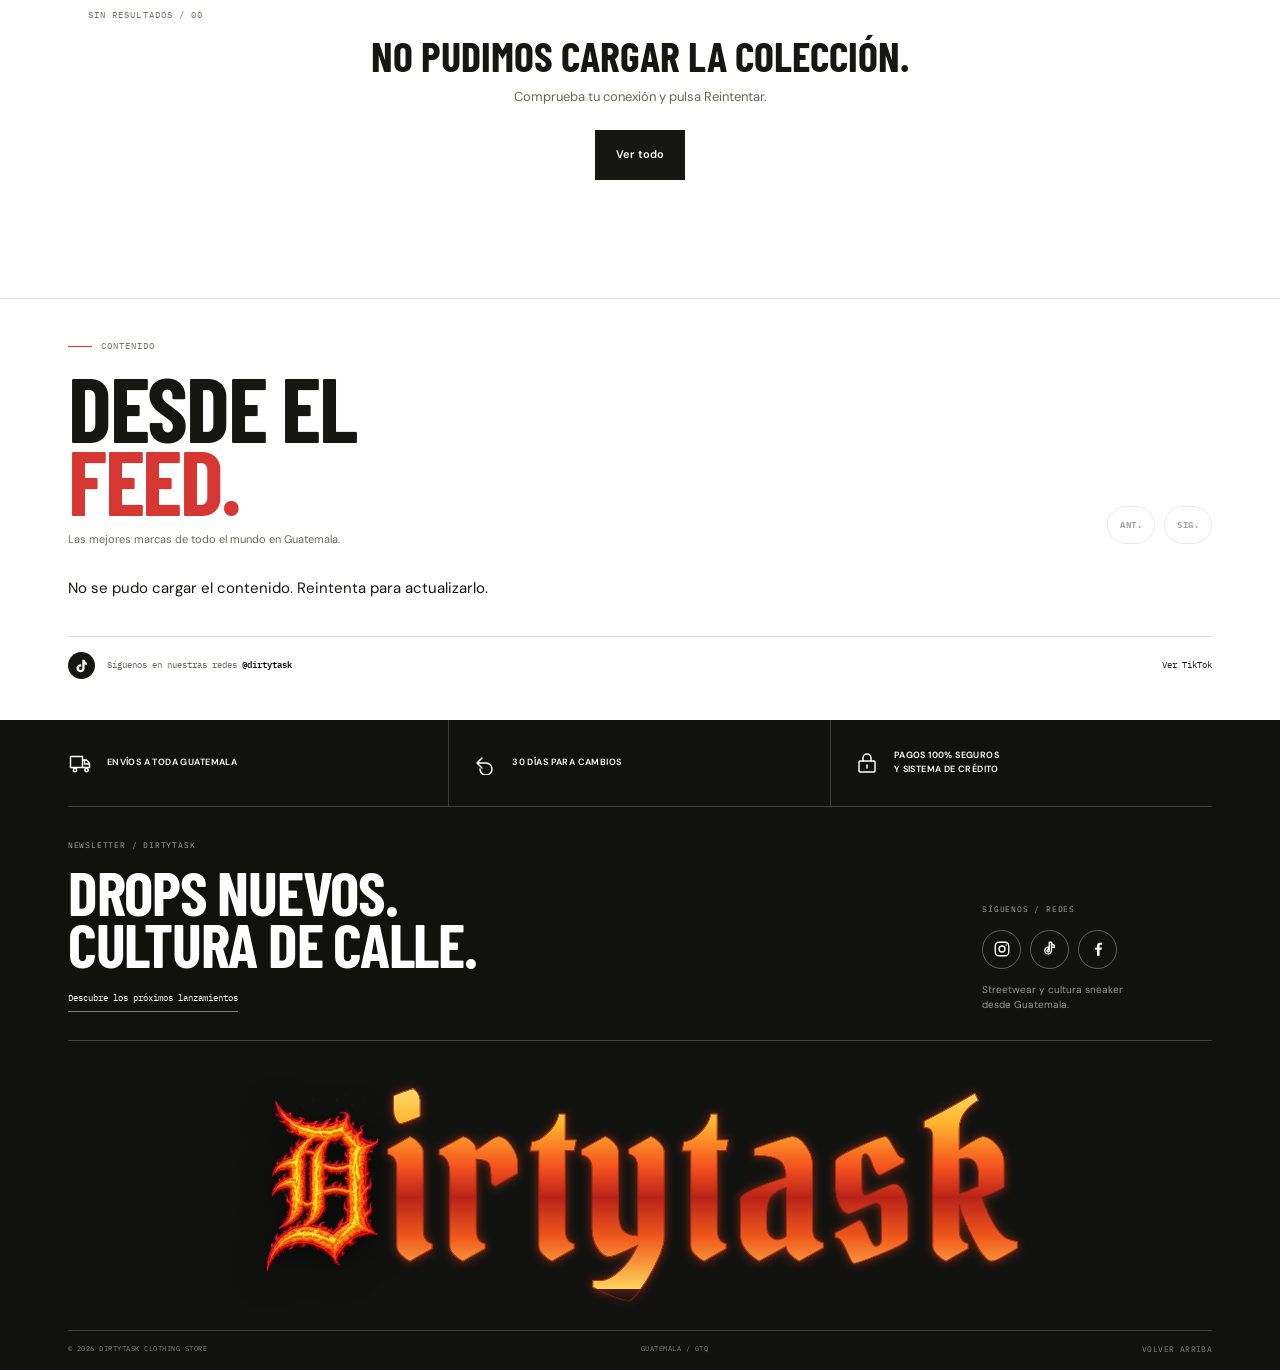
==== commit 5fa21a9a: "conexion de pedidos" ====
--- a/index.html
+++ b/index.html
@@ -10,6 +10,9 @@
     <link rel="preconnect" href="https://fonts.gstatic.com" crossorigin>
     <link href="https://fonts.googleapis.com/css2?family=Barlow+Condensed:wght@500;600;700;800;900&family=DM+Sans:wght@400;500;600;700&family=IBM+Plex+Mono:wght@400;500&family=Pirata+One&display=swap" rel="stylesheet">
     <link rel="stylesheet" href="styles.css">
+    <script src="supabase-config.js" defer></script>
+    <script src="https://cdn.jsdelivr.net/npm/@supabase/supabase-js@2.49.8/dist/umd/supabase.js" defer></script>
+    <script src="storefront-api.js" defer></script>
     <script src="app.js" defer></script>
   </head>
   <body>
@@ -148,15 +151,15 @@
           </div>
         </div>
         <div class="catalog-status">
-          <p id="resultCount" aria-live="polite">0 piezas</p>
-          <p>PRECIOS / GTQ</p>
+          <p id="resultCount" aria-live="polite">Cargando catálogo…</p><button id="retryStorefront" class="text-link" type="button" hidden>Reintentar</button>
+          <p id="catalogCurrency">PRECIOS / GTQ</p>
         </div>
 
         <div class="product-grid" id="productGrid" hidden></div>
         <div class="empty-state" id="emptyState">
           <p class="eyebrow eyebrow-dark">SIN RESULTADOS / 00</p>
-          <h3 id="emptyTitle">El catálogo está vacío.</h3>
-          <p id="emptyCopy">Las piezas publicadas aparecerán aquí cuando se conecte el inventario.</p>
+          <h3 id="emptyTitle">Cargando catálogo…</h3>
+          <p id="emptyCopy">Estamos consultando las piezas disponibles.</p>
           <button class="button button-dark" type="button" id="resetFilters">Ver todo</button>
         </div>
       </section>
@@ -170,89 +173,7 @@
           <a class="new-in-link" href="#coleccion">Explorar colección</a>
         </div>
 
-        <div class="editorial-grid">
-          <div class="editorial-top-products">
-            <article class="editorial-product-card reveal" data-product-id="tee-noche" data-order="01">
-              <div class="editorial-photo-wrap">
-                <button class="editorial-product-photo photo-product" type="button" data-open-product="tee-noche" aria-label="Ver Playera gráfica RIPNDIP">
-                  <img src="assets/ripndip-tee.jpg" alt="Playera gráfica RIPNDIP publicada por Dirtytask" loading="lazy">
-                  <span class="editorial-new-badge">DIRTYTASK / T-SHIRT</span>
-                </button>
-                <button class="editorial-save" type="button" data-save-product="tee-noche" aria-label="Guardar Playera gráfica RIPNDIP" aria-pressed="false">
-                  <svg viewBox="0 0 20 20" aria-hidden="true"><path d="M5 3.5h10v13l-5-3.4-5 3.4z"></path></svg>
-                </button>
-                <button class="editorial-quick-add" type="button" data-open-product="tee-noche" aria-label="Elegir talla de Playera gráfica RIPNDIP">+</button>
-              </div>
-              <div class="editorial-product-meta"><h3>Playera gráfica RIPNDIP</h3><span>Q 299</span></div>
-            </article>
-
-            <article class="editorial-product-card reveal" data-product-id="tee-grateful" data-order="02">
-              <div class="editorial-photo-wrap">
-                <button class="editorial-product-photo photo-product" type="button" data-open-product="tee-grateful" aria-label="Ver Playera gráfica negra">
-                  <img src="assets/grateful-tee.jpg" alt="Playera negra con gráfico Grateful Dead publicada por Dirtytask" loading="lazy">
-                  <span class="editorial-new-badge">DIRTYTASK / T-SHIRT</span>
-                </button>
-                <button class="editorial-save" type="button" data-save-product="tee-grateful" aria-label="Guardar Playera gráfica negra" aria-pressed="false">
-                  <svg viewBox="0 0 20 20" aria-hidden="true"><path d="M5 3.5h10v13l-5-3.4-5 3.4z"></path></svg>
-                </button>
-                <button class="editorial-quick-add" type="button" data-open-product="tee-grateful" aria-label="Elegir talla de Playera gráfica negra">+</button>
-              </div>
-              <div class="editorial-product-meta"><h3>Playera gráfica negra</h3><span>Q 349</span></div>
-            </article>
-
-            <article class="editorial-product-card reveal" data-product-id="tee-solar" data-order="03">
-              <div class="editorial-photo-wrap">
-                <button class="editorial-product-photo photo-product" type="button" data-open-product="tee-solar" aria-label="Ver Playera gráfica ilustrada">
-                  <img src="assets/graphic-tee.jpg" alt="Playera gráfica azul y amarilla publicada por Dirtytask" loading="lazy">
-                  <span class="editorial-new-badge">DIRTYTASK / T-SHIRT</span>
-                </button>
-                <button class="editorial-save" type="button" data-save-product="tee-solar" aria-label="Guardar Playera gráfica ilustrada" aria-pressed="false">
-                  <svg viewBox="0 0 20 20" aria-hidden="true"><path d="M5 3.5h10v13l-5-3.4-5 3.4z"></path></svg>
-                </button>
-                <button class="editorial-quick-add" type="button" data-open-product="tee-solar" aria-label="Elegir talla de Playera gráfica ilustrada">+</button>
-              </div>
-              <div class="editorial-product-meta"><h3>Playera gráfica ilustrada</h3><span>Q 299</span></div>
-            </article>
-
-            <article class="editorial-product-card reveal" data-product-id="clogs-pokemon" data-order="04">
-              <div class="editorial-photo-wrap">
-                <button class="editorial-product-photo photo-product" type="button" data-open-product="clogs-pokemon" aria-label="Ver clogs Crocs x Pokémon">
-                  <img src="assets/pokemon-clogs.jpg" alt="Clogs Crocs x Pokémon de Pikachu, Jigglypuff y Gengar" loading="lazy">
-                </button>
-                <button class="editorial-save" type="button" data-save-product="clogs-pokemon" aria-label="Guardar clogs Crocs x Pokémon" aria-pressed="false">
-                  <svg viewBox="0 0 20 20" aria-hidden="true"><path d="M5 3.5h10v13l-5-3.4-5 3.4z"></path></svg>
-                </button>
-                <button class="editorial-quick-add" type="button" data-open-product="clogs-pokemon" aria-label="Elegir talla de clogs Crocs x Pokémon">+</button>
-              </div>
-              <div class="editorial-product-meta"><h3>Clogs Crocs x Pokémon</h3><span>Q 699</span></div>
-            </article>
-          </div>
-
-          <div class="editorial-lower-grid">
-            <a class="editorial-feature reveal" href="#coleccion" aria-label="Explorar sneakers Adidas de Dirtytask">
-              <img src="assets/adidas-sneakers.jpg" alt="Sneakers Adidas blancos con franjas negras, producto publicado por Dirtytask" loading="lazy">
-              <span class="editorial-feature-shade" aria-hidden="true"></span>
-              <span class="editorial-feature-copy"><span>DIRTYTASK / ADIDAS</span><strong>La calle<br>marca el paso.</strong><i>Ver sneakers</i></span>
-              <span class="editorial-feature-index" aria-hidden="true">DT—05 / GT</span>
-            </a>
-
-            <div class="editorial-side-products">
-              <article class="editorial-product-card reveal" data-product-id="tumbler-ripndip" data-order="05">
-                <div class="editorial-photo-wrap">
-                  <button class="editorial-product-photo photo-product" type="button" data-open-product="tumbler-ripndip" aria-label="Ver vaso térmico RIPNDIP">
-                    <img src="assets/ripndip-tumbler.jpg" alt="Vaso térmico RIPNDIP con ilustración de gato, producto publicado por Dirtytask" loading="lazy">
-                    <span class="editorial-new-badge">DIRTYTASK / ACCESORIO</span>
-                  </button>
-                  <button class="editorial-save" type="button" data-save-product="tumbler-ripndip" aria-label="Guardar vaso térmico RIPNDIP" aria-pressed="false">
-                    <svg viewBox="0 0 20 20" aria-hidden="true"><path d="M5 3.5h10v13l-5-3.4-5 3.4z"></path></svg>
-                  </button>
-                  <button class="editorial-quick-add" type="button" data-open-product="tumbler-ripndip" aria-label="Ver vaso térmico RIPNDIP">+</button>
-                </div>
-                <div class="editorial-product-meta"><h3>Vaso térmico RIPNDIP</h3><span>Q 399</span></div>
-              </article>
-            </div>
-          </div>
-        </div>
+        <div class="editorial-grid"></div>
       </section>
 
       <section class="instagram-section section-wrap" id="instagram" aria-labelledby="instagramTitle">
@@ -268,32 +189,8 @@
           </div>
         </div>
 
-        <div class="instagram-track" id="instagramTrack" aria-label="Videos de TikTok de Dirtytask">
-          <article class="instagram-tile instagram-video-tile reveal">
-            <iframe class="tiktok-embed-player" data-src="https://www.tiktok.com/player/v1/7326274171879591173?autoplay=1&amp;muted=1&amp;loop=1&amp;controls=0&amp;play_button=0&amp;progress_bar=0&amp;volume_control=0&amp;description=0&amp;music_info=0&amp;rel=0" title="TikTok de Dirtytask: video de calzado" loading="lazy" allow="autoplay; encrypted-media; fullscreen; picture-in-picture" allowfullscreen></iframe>
-            <a class="instagram-tile-type" href="https://www.tiktok.com/@dirtytask/video/7326274171879591173" target="_blank" rel="noopener noreferrer" aria-label="Ver video de Dirtytask en TikTok">TIKTOK</a>
-          </article>
-          <article class="instagram-tile instagram-video-tile reveal">
-            <iframe class="tiktok-embed-player" data-src="https://www.tiktok.com/player/v1/7322528374738488581?autoplay=1&amp;muted=1&amp;loop=1&amp;controls=0&amp;play_button=0&amp;progress_bar=0&amp;volume_control=0&amp;description=0&amp;music_info=0&amp;rel=0" title="TikTok de Dirtytask: video de sneakers" loading="lazy" allow="autoplay; encrypted-media; fullscreen; picture-in-picture" allowfullscreen></iframe>
-            <a class="instagram-tile-type" href="https://www.tiktok.com/@dirtytask/video/7322528374738488581" target="_blank" rel="noopener noreferrer" aria-label="Ver video de Dirtytask en TikTok">TIKTOK</a>
-          </article>
-          <article class="instagram-tile instagram-video-tile reveal">
-            <iframe class="tiktok-embed-player" data-src="https://www.tiktok.com/player/v1/7265850704454077702?autoplay=1&amp;muted=1&amp;loop=1&amp;controls=0&amp;play_button=0&amp;progress_bar=0&amp;volume_control=0&amp;description=0&amp;music_info=0&amp;rel=0" title="TikTok de Dirtytask: video de RIPNDIP" loading="lazy" allow="autoplay; encrypted-media; fullscreen; picture-in-picture" allowfullscreen></iframe>
-            <a class="instagram-tile-type" href="https://www.tiktok.com/@dirtytask/video/7265850704454077702" target="_blank" rel="noopener noreferrer" aria-label="Ver video de Dirtytask en TikTok">TIKTOK</a>
-          </article>
-          <article class="instagram-tile instagram-video-tile reveal">
-            <iframe class="tiktok-embed-player" data-src="https://www.tiktok.com/player/v1/7689297049241603335?autoplay=1&amp;muted=1&amp;loop=1&amp;controls=0&amp;play_button=0&amp;progress_bar=0&amp;volume_control=0&amp;description=0&amp;music_info=0&amp;rel=0" title="TikTok de Dirtytask: video de tenis" loading="lazy" allow="autoplay; encrypted-media; fullscreen; picture-in-picture" allowfullscreen></iframe>
-            <a class="instagram-tile-type" href="https://www.tiktok.com/@dirtytask/video/7689297049241603335" target="_blank" rel="noopener noreferrer" aria-label="Ver video de Dirtytask en TikTok">TIKTOK</a>
-          </article>
-          <article class="instagram-tile instagram-video-tile reveal">
-            <iframe class="tiktok-embed-player" data-src="https://www.tiktok.com/player/v1/7663144684067343624?autoplay=1&amp;muted=1&amp;loop=1&amp;controls=0&amp;play_button=0&amp;progress_bar=0&amp;volume_control=0&amp;description=0&amp;music_info=0&amp;rel=0" title="TikTok de Dirtytask: video de calzado" loading="lazy" allow="autoplay; encrypted-media; fullscreen; picture-in-picture" allowfullscreen></iframe>
-            <a class="instagram-tile-type" href="https://www.tiktok.com/@dirtytask/video/7663144684067343624" target="_blank" rel="noopener noreferrer" aria-label="Ver video de Dirtytask en TikTok">TIKTOK</a>
-          </article>
-          <article class="instagram-tile instagram-video-tile reveal">
-            <iframe class="tiktok-embed-player" data-src="https://www.tiktok.com/player/v1/7662516090895043848?autoplay=1&amp;muted=1&amp;loop=1&amp;controls=0&amp;play_button=0&amp;progress_bar=0&amp;volume_control=0&amp;description=0&amp;music_info=0&amp;rel=0" title="TikTok de Dirtytask: video de ropa" loading="lazy" allow="autoplay; encrypted-media; fullscreen; picture-in-picture" allowfullscreen></iframe>
-            <a class="instagram-tile-type" href="https://www.tiktok.com/@dirtytask/video/7662516090895043848" target="_blank" rel="noopener noreferrer" aria-label="Ver video de Dirtytask en TikTok">TIKTOK</a>
-          </article>
-        </div>
+        <p id="publicContentStatus" role="status">Cargando contenido…</p>
+        <div class="instagram-track" id="instagramTrack" aria-label="Videos de Dirtytask"></div>
 
         <div class="instagram-follow reveal">
           <span class="tiktok-glyph" aria-hidden="true"><svg viewBox="0 0 20 20"><path d="M11.1 2.2h3c.2 1.8 1.2 3.2 3 4v3a8.4 8.4 0 0 1-3-.9v5.3a5.4 5.4 0 1 1-4.5-5.3v3.2a2.3 2.3 0 1 0 1.5 2.2z"></path></svg></span>
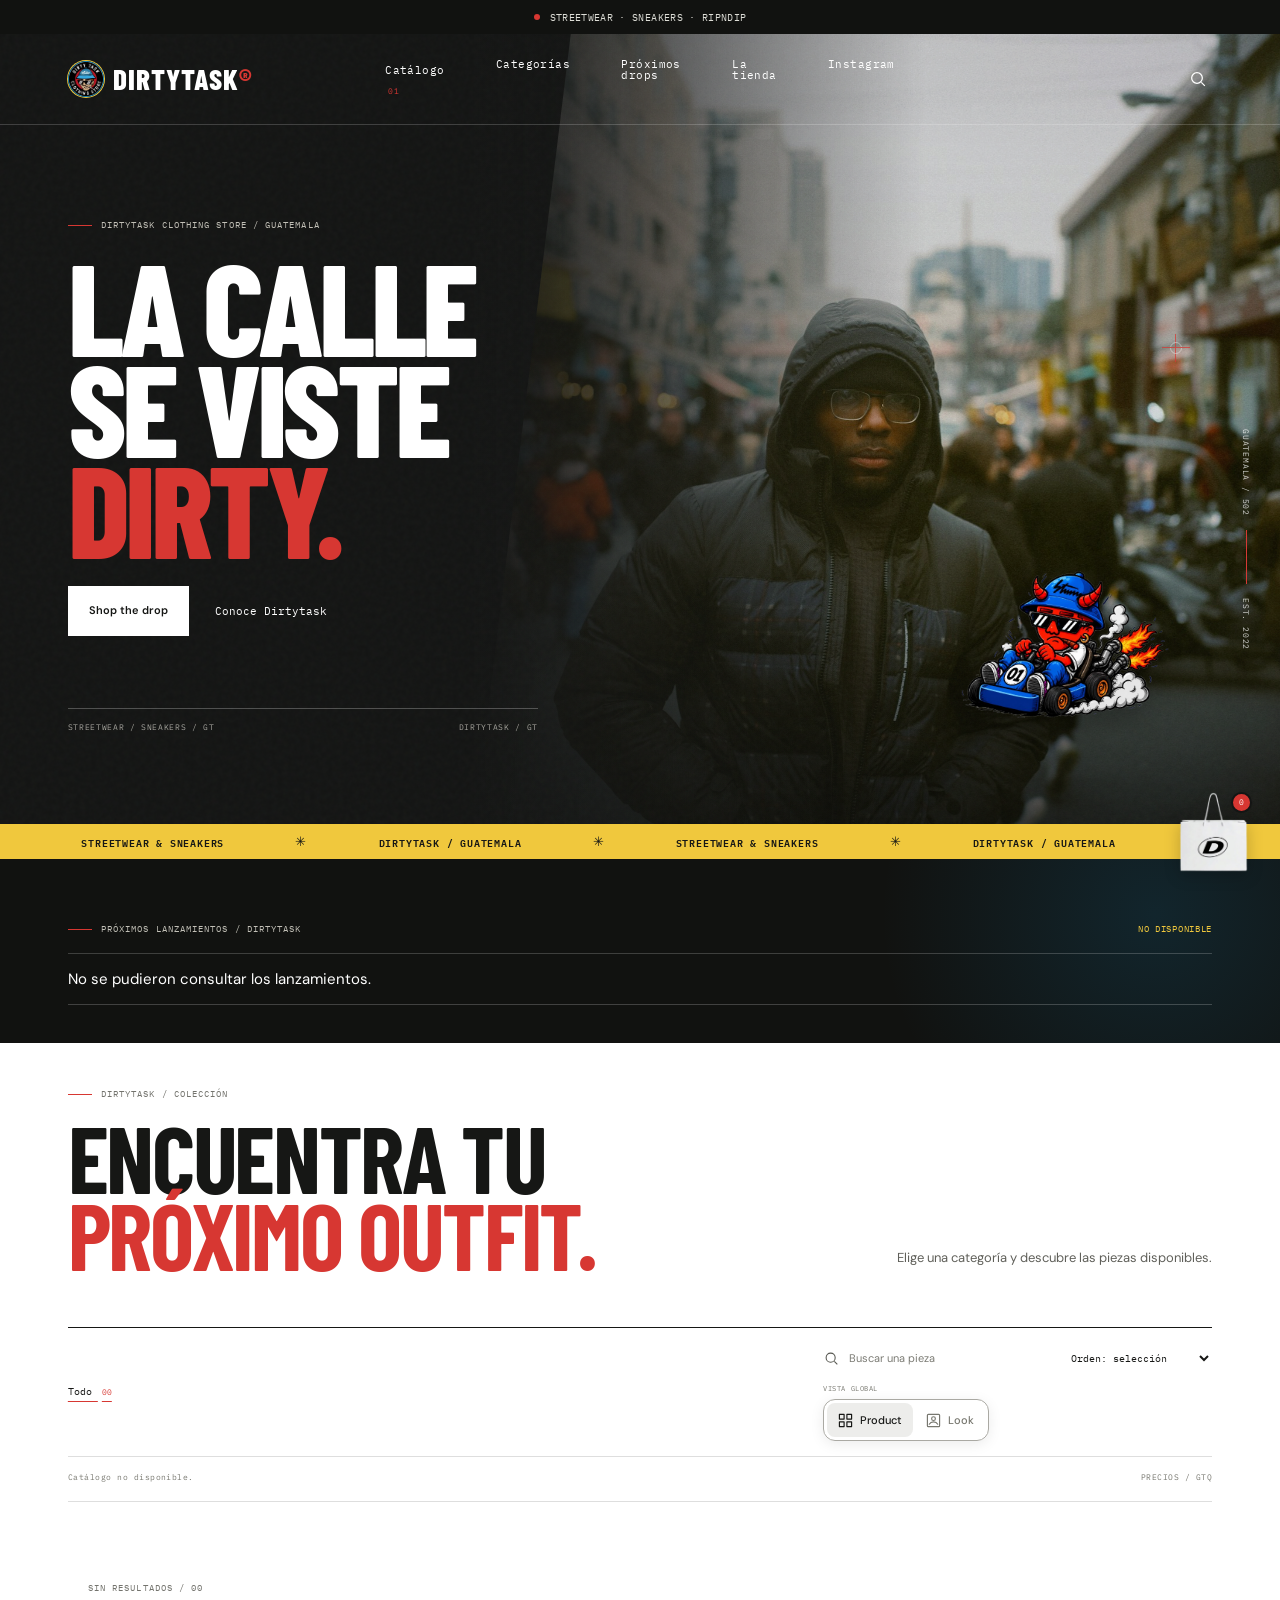
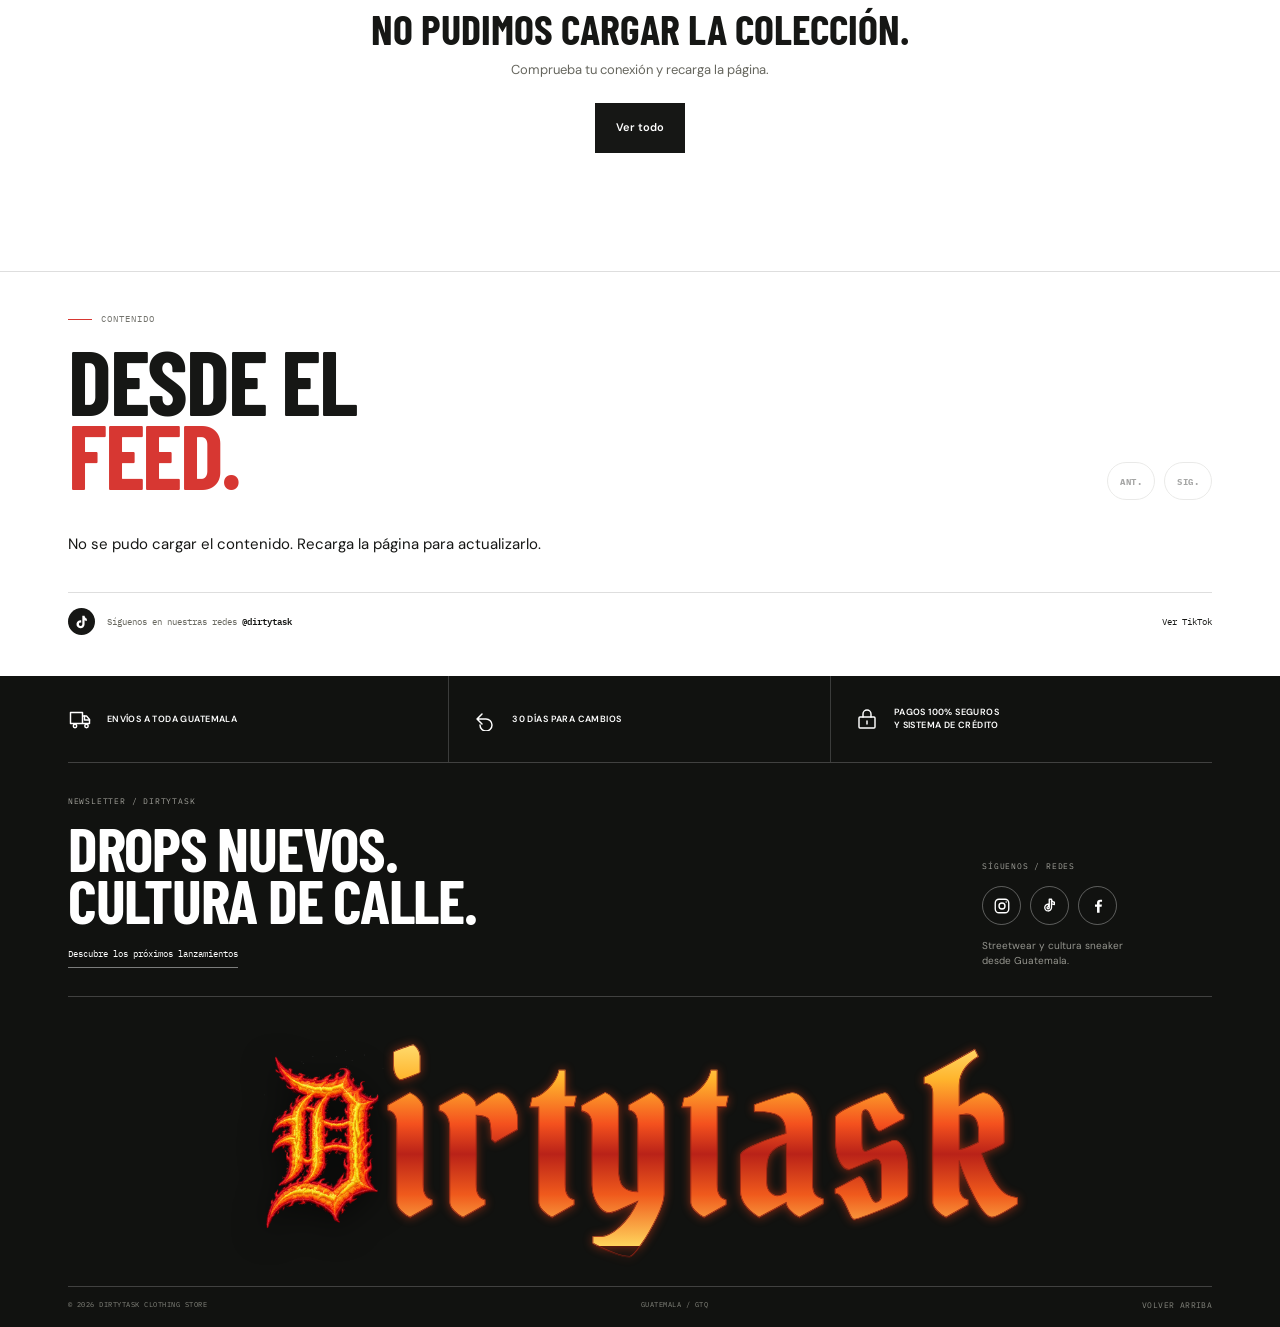
==== commit e940d698: "implementacion de contabilidad" ====
--- a/index.html
+++ b/index.html
@@ -4,7 +4,7 @@
     <meta charset="utf-8">
     <meta name="viewport" content="width=device-width, initial-scale=1">
     <meta name="theme-color" content="#141514">
-    <meta name="description" content="DIRTYTASK — streetwear, cultura sneaker y piezas con actitud. Encuentra tu próximo outfit, descubre Dirtytask Store y pide la prenda que quieras.">
+    <meta name="description" content="DIRTYTASK — Clothing Store Guatemala. Explora la colección y compra en línea.">
     <title>DIRTYTASK — Clothing Store Guatemala</title>
     <link rel="preconnect" href="https://fonts.googleapis.com">
     <link rel="preconnect" href="https://fonts.gstatic.com" crossorigin>
@@ -32,14 +32,9 @@
       <nav class="primary-nav" id="primaryNav" aria-label="Navegación principal">
         <div class="nav-catalog">
           <a href="#coleccion">Catálogo <span>01</span></a>
-          <div class="nav-subcategories" aria-label="Subcategorías del catálogo">
-            <a href="#coleccion" data-nav-filter="sneakers">Sneakers</a>
-            <a href="#coleccion" data-nav-filter="hoodies">Hoodies</a>
-            <a href="#coleccion" data-nav-filter="tshirts">T-Shirts</a>
-            <a href="#coleccion" data-nav-filter="clogs">Clogs</a>
-            <a href="#coleccion" data-nav-filter="accessories">Accesorios</a>
-          </div>
-        </div>
+          <div class="nav-subcategories" aria-label="Subcategorías del catálogo"></div>
+        </div>
+        <a href="#categorias">Categorías</a>
         <a href="#proximos">Próximos drops</a>
         <a href="#coleccion">La tienda</a>
         <a href="https://www.instagram.com/dirtytask/?hl=es" target="_blank" rel="noopener noreferrer">Instagram</a>
@@ -68,14 +63,14 @@
         <div class="hero-content">
           <p class="eyebrow"><span class="eyebrow-line"></span> DIRTYTASK CLOTHING STORE / GUATEMALA</p>
           <h1 id="heroTitle">LA CALLE<br>SE VISTE<br><em>DIRTY.</em></h1>
-          <p class="hero-copy">Streetwear, cultura sneaker y piezas con actitud. Encuentra tu próximo outfit y descubre la selección de Dirtytask Store. También te traemos la prenda que tú quieras.</p>
+          <p class="hero-copy" aria-busy="true"></p>
           <div class="hero-actions">
             <a class="button button-light" href="#coleccion">Shop the drop</a>
             <a class="text-link" href="#instagram">Conoce Dirtytask</a>
           </div>
           <div class="hero-foot">
             <span>STREETWEAR / SNEAKERS / GT</span>
-            <span>DROP 01</span>
+            <span>DIRTYTASK / GT</span>
           </div>
         </div>
         <div class="hero-stamp"><img src="assets/dirtytask-kart-mascot.png" alt="Mascota de Dirtytask conduciendo un kart"></div>
@@ -91,6 +86,7 @@
         </div>
       </div>
 
+
       <section class="upcoming-drop" id="proximos" aria-labelledby="upcomingTitle">
         <div class="drop-kicker">
           <p class="eyebrow"><span class="eyebrow-line"></span> PRÓXIMOS LANZAMIENTOS / DIRTYTASK</p>
@@ -106,19 +102,14 @@
         <div class="section-heading reveal">
           <div>
             <p class="eyebrow eyebrow-dark"><span class="eyebrow-line"></span> DIRTYTASK / COLECCIÓN</p>
-            <h2 id="collectionTitle">Encuentra tu<br><em>próximo outfit.</em></h2>
-          </div>
-          <p class="section-intro">Explora las categorías de Dirtytask: sneakers, hoodies, T-Shirts, clogs y accesorios.</p>
+            <h2 id="collectionTitle" tabindex="-1">Encuentra tu<br><em>próximo outfit.</em></h2>
+          </div>
+          <p class="section-intro">Elige una categoría y descubre las piezas disponibles.</p>
         </div>
 
         <div class="catalog-controls">
           <div class="filter-list" role="group" aria-label="Filtrar por subcategoría">
             <button class="filter-button is-active" type="button" data-filter="all" aria-pressed="true">Todo <span>00</span></button>
-            <button class="filter-button" type="button" data-filter="sneakers" aria-pressed="false">Sneakers</button>
-            <button class="filter-button" type="button" data-filter="hoodies" aria-pressed="false">Hoodies</button>
-            <button class="filter-button" type="button" data-filter="tshirts" aria-pressed="false">T-Shirts</button>
-            <button class="filter-button" type="button" data-filter="clogs" aria-pressed="false">Clogs</button>
-            <button class="filter-button" type="button" data-filter="accessories" aria-pressed="false">Accesorios</button>
           </div>
           <div class="catalog-tools">
             <div class="catalog-search-group">
@@ -151,7 +142,7 @@
           </div>
         </div>
         <div class="catalog-status">
-          <p id="resultCount" aria-live="polite">Cargando catálogo…</p><button id="retryStorefront" class="text-link" type="button" hidden>Reintentar</button>
+          <p id="resultCount" aria-live="polite">Cargando catálogo…</p>
           <p id="catalogCurrency">PRECIOS / GTQ</p>
         </div>
 
@@ -181,7 +172,7 @@
           <div>
             <p class="eyebrow eyebrow-dark"><span class="eyebrow-line"></span> CONTENIDO</p>
             <h2 id="instagramTitle">Desde el<br><em>feed.</em></h2>
-            <p class="instagram-caption">Las mejores marcas de todo el mundo en Guatemala.</p>
+            <p class="instagram-caption" aria-busy="true"></p>
           </div>
           <div class="instagram-controls" role="group" aria-label="Controles del feed de video">
             <button class="instagram-arrow" id="instagramPrev" type="button" aria-label="Ver videos anteriores" disabled>ANT.</button>
@@ -197,6 +188,10 @@
           <span>Síguenos en nuestras redes <strong>@dirtytask</strong></span>
           <a href="https://www.tiktok.com/@dirtytask" target="_blank" rel="noopener noreferrer">Ver TikTok</a>
         </div>
+      </section>
+      <section class="category-section section-wrap" id="categorias" aria-labelledby="categoriesTitle" hidden>
+        <div class="category-heading"><div><p class="eyebrow eyebrow-dark">ENCUENTRA TU ESTILO</p><h2 id="categoriesTitle">Compra por categoría<span>.</span></h2><p class="category-intro">Tu próxima pieza empieza aquí. Elige lo que buscas y explora la colección.</p></div><a href="#coleccion" class="text-link" data-category-link="all">Ver toda la colección <span aria-hidden="true">↗</span></a></div>
+        <nav class="category-grid" id="categoryGrid" aria-label="Comprar por categoría"></nav>
       </section>
     </main>
 
@@ -271,7 +266,7 @@
         <button class="dialog-close" type="button" data-close-cart aria-label="Cerrar bolsa">×</button>
       </div>
       <div class="cart-lines" id="cartLines"></div>
-      <div class="cart-empty" id="cartEmpty"><p class="empty-glyph" aria-hidden="true">○</p><h3>La bolsa está ligera.</h3><p>Elige una pieza y la guardamos aquí.</p><button class="text-link" type="button" id="continueShopping">Volver a la colección</button></div>
+      <div class="cart-empty" id="cartEmpty"><p class="empty-glyph" aria-hidden="true">○</p><h3>La bolsa está vacía.</h3><p>Elige una pieza y la guardamos aquí.</p><button class="text-link" type="button" id="continueShopping">Volver a la colección</button></div>
       <div class="cart-footer" id="cartFooter">
         <div class="cart-subtotal"><span>Subtotal</span><strong id="cartSubtotal">Q 0</strong></div>
         <a class="cart-instagram-link" href="https://www.instagram.com/dirtytask/?hl=es" target="_blank" rel="noopener noreferrer">Consultar con @dirtytask</a>
--- a/styles.css
+++ b/styles.css
@@ -696,3 +696,26 @@
   .hero-image { animation: none; }
 }
 @keyframes mobileDialogIn { from { transform: translateY(22px); opacity: .6; } to { transform: translateY(0); opacity: 1; } }
+.category-section { padding-block: clamp(40px,6vw,80px); border-top: 1px solid var(--line); scroll-margin-top: 90px; }
+.category-heading { display: flex; justify-content: space-between; align-items: end; gap: 24px; margin-bottom: 30px; }
+.category-heading h2 { margin: 12px 0 0; font: 700 clamp(36px,4.5vw,60px)/1 var(--display); letter-spacing: -.015em; text-transform: uppercase; }
+.category-heading h2 span { color: var(--acid); }
+.category-intro { max-width: 440px; margin: 14px 0 0; color: var(--muted); font: 13px/1.6 var(--sans); }
+.category-heading > a { flex-shrink: 0; display: inline-flex; align-items: center; gap: 16px; padding-bottom: 8px; border-bottom: 1px solid var(--ink); color: var(--ink); font: 11px var(--mono); }
+.category-grid { display: grid; grid-template-columns: repeat(auto-fit,minmax(min(100%,300px),1fr)); gap: 16px; }
+.category-card { display: grid; grid-template-columns: 42% minmax(0,1fr); min-width: 0; overflow: hidden; border: 1px solid var(--line); background: #f5f5f0; color: var(--ink); text-decoration: none; transition: border-color .2s ease; }
+.category-photo { min-height: 200px; overflow: hidden; background: #eaeae3; }
+.category-photo img { display: block; width: 100%; height: 100%; max-height: 240px; object-fit: contain; mix-blend-mode: multiply; transition: transform .2s ease; }
+.category-photo-empty { display: grid; place-items: center; }
+.category-photo-empty > span { font: 800 88px/1 var(--display); text-transform: uppercase; color: #b6b6ac; }
+.category-meta { display: flex; flex-direction: column; align-items: start; padding: clamp(18px,2vw,28px); }
+.category-count { margin: 0 0 12px; color: var(--muted); font: 10px/1.4 var(--mono); }
+.category-meta h3 { margin: 0 0 24px; font: 700 clamp(24px,2.5vw,32px)/1.05 var(--display); text-transform: uppercase; overflow-wrap: anywhere; }
+.category-action { display: flex; align-items: center; justify-content: space-between; gap: 12px; width: 100%; margin-top: auto; padding-top: 12px; border-top: 1px solid var(--line); font: 10px/1.4 var(--mono); }
+.category-arrow { display: grid; place-items: center; flex-shrink: 0; width: 30px; height: 30px; background: var(--ink); color: var(--paper); font-size: 18px; }
+.category-card:hover, .category-card.is-selected { border-color: var(--ink); }
+.category-card:hover .category-photo img { transform: scale(1.04); }
+.category-card:hover .category-arrow, .category-card.is-selected .category-arrow { color: var(--ink); background: var(--acid); }
+.category-card:focus-visible { outline: 2px solid var(--ink); outline-offset: 4px; }
+@media(max-width:600px) { .category-heading { align-items: start; flex-direction: column; gap: 20px; } .category-grid { gap: 12px; } .category-photo { min-height: 168px; } .category-photo img { max-height: 200px; } .category-meta { padding: 20px; } .category-meta h3 { margin-bottom: 18px; } }
+@media(prefers-reduced-motion:reduce) { .category-photo img, .category-card { transition: none; } }
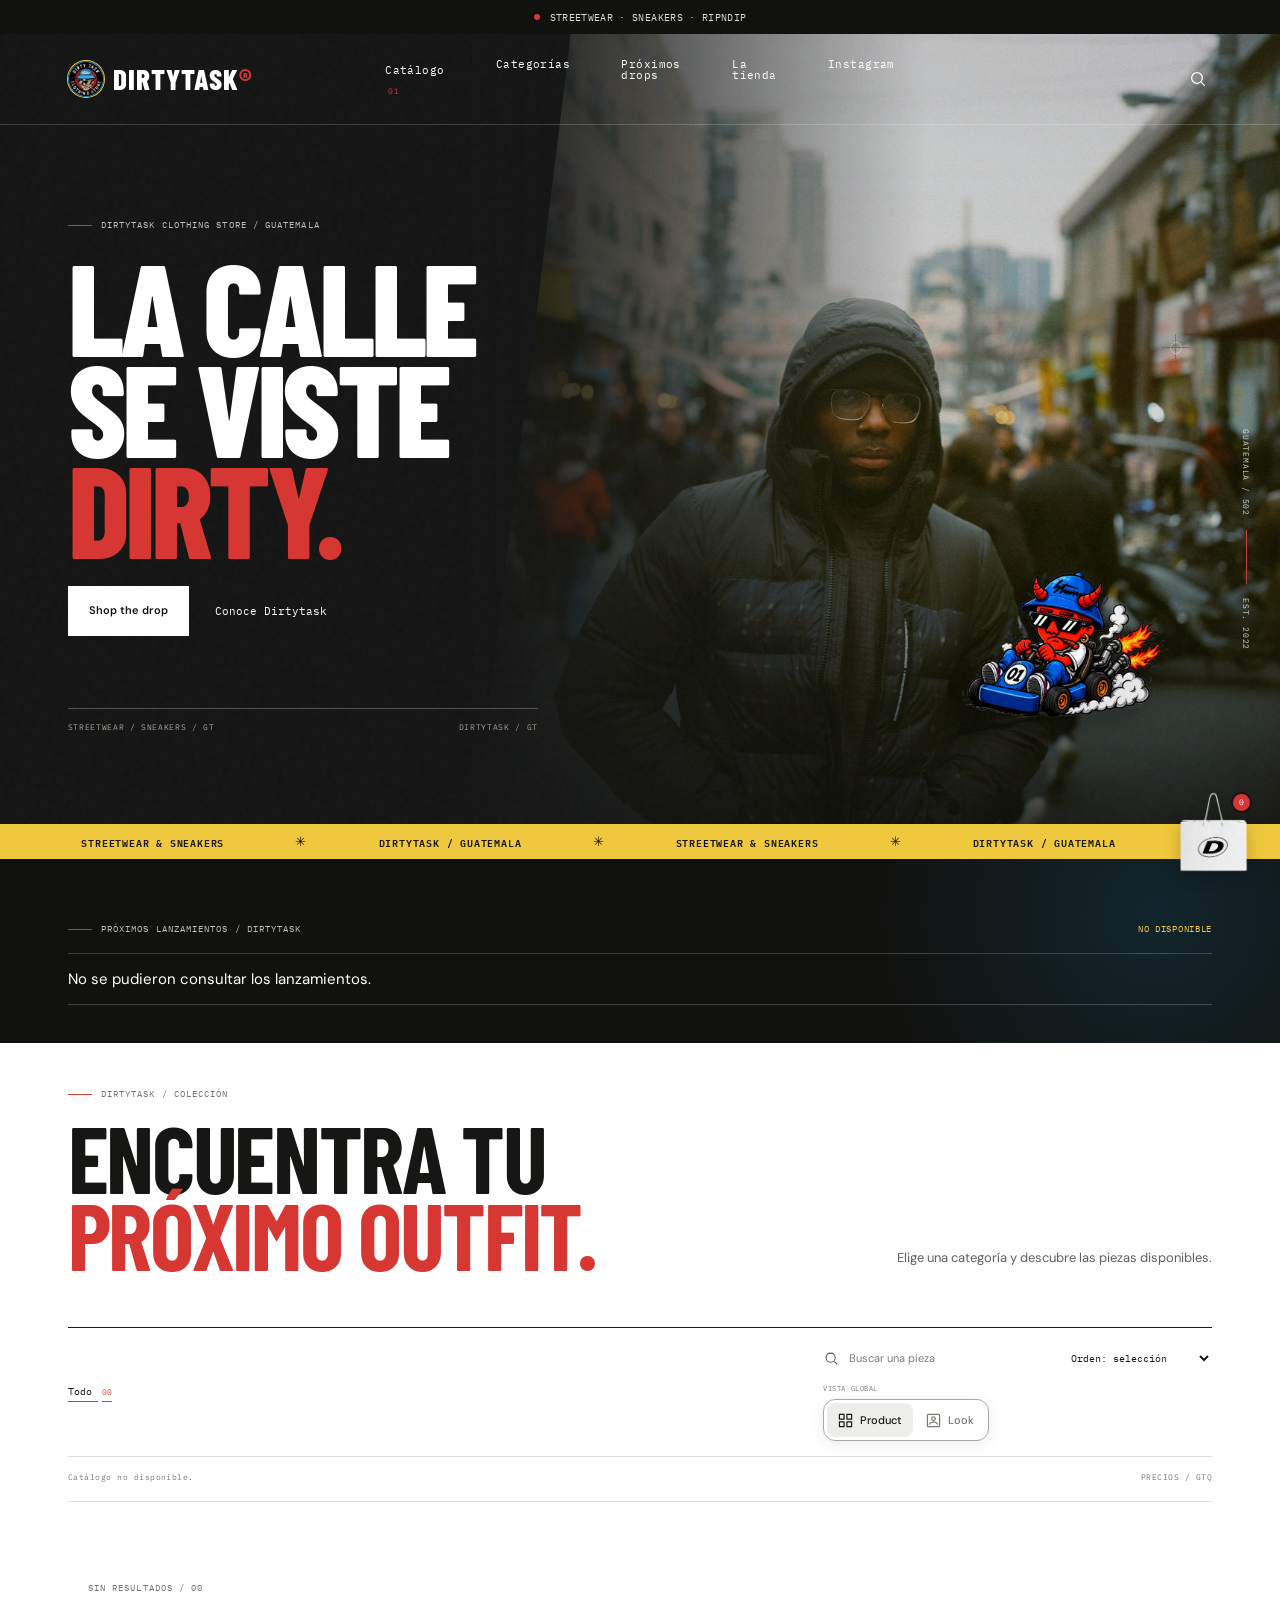
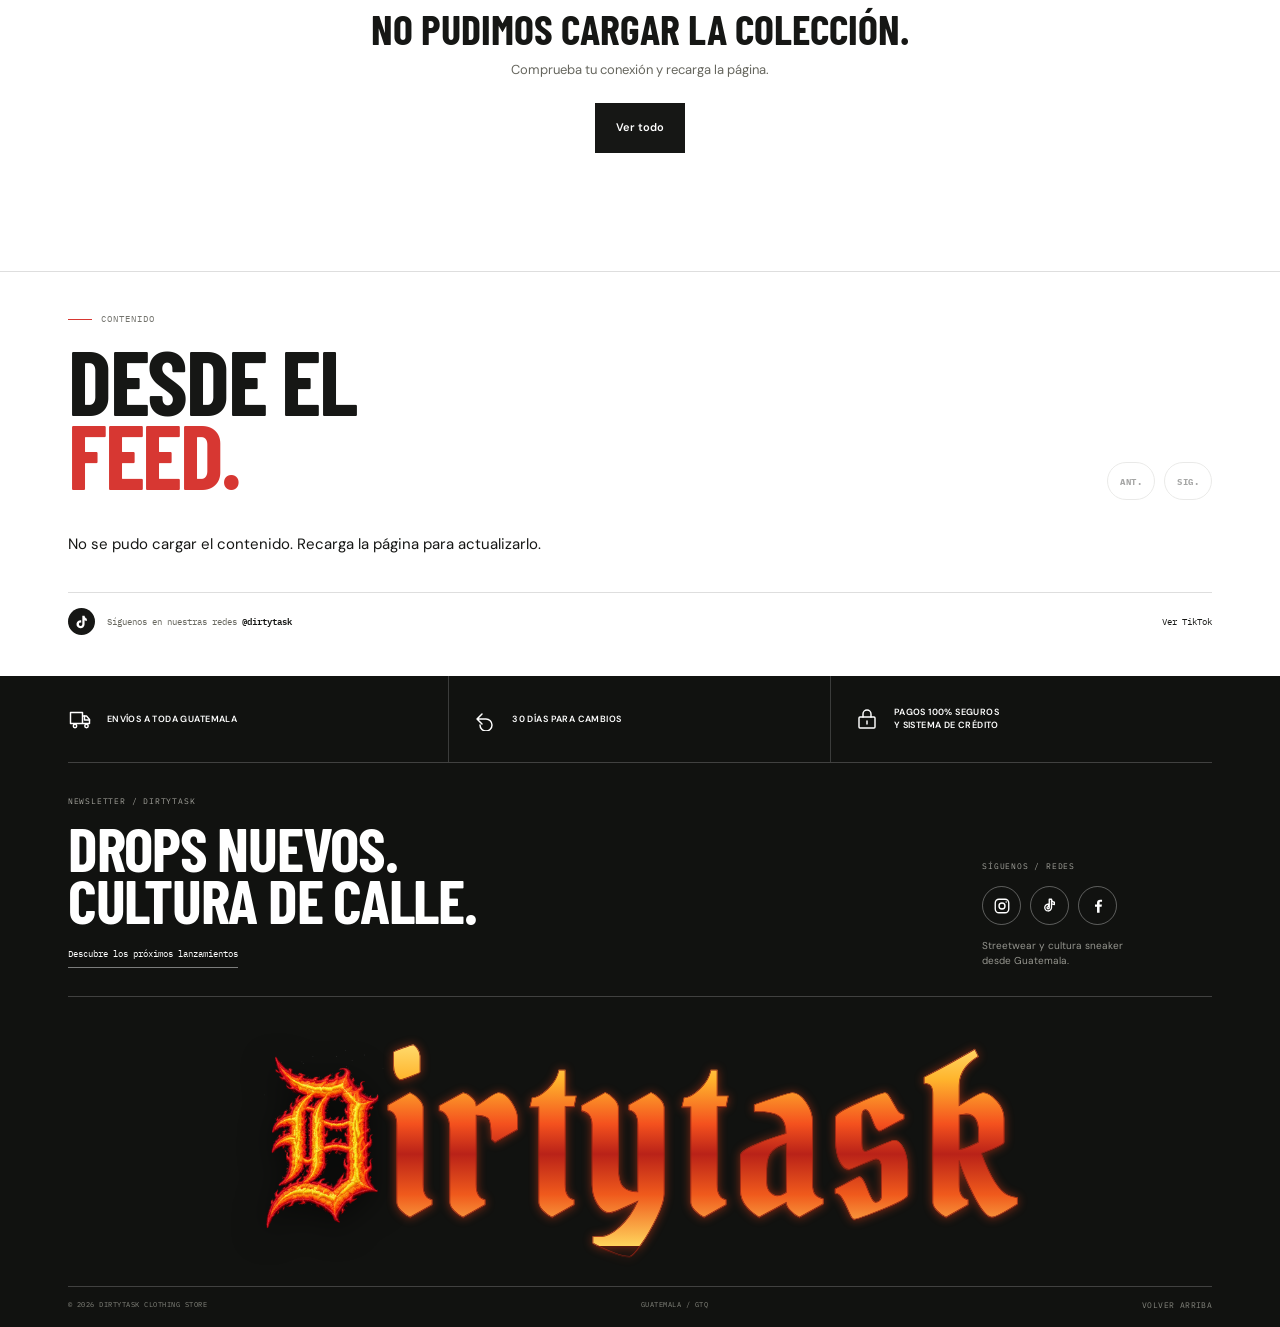
==== commit 4b914223: "Unify catalog image sizes and simplify product details" ====
--- a/index.html
+++ b/index.html
@@ -246,7 +246,6 @@
       <button class="dialog-close" type="button" data-close-product aria-label="Cerrar detalle">×</button>
       <div class="product-dialog-image">
         <img id="dialogProductImage" src="" alt="">
-        <p class="view-caption" id="viewCaption" aria-live="polite">PRODUCT / FOTO DE LA PIEZA</p>
       </div>
       <div class="product-dialog-copy">
         <p class="eyebrow eyebrow-dark" id="dialogProductCategory"></p>
@@ -254,9 +253,7 @@
         <p class="dialog-price" id="dialogProductPrice"></p>
         <p class="dialog-description" id="dialogProductDescription"></p>
         <fieldset class="size-fieldset"><legend id="variantLegend">Elige talla <span id="selectedSizeLabel">—</span></legend><div class="size-options" id="sizeOptions"></div></fieldset>
-        <p class="size-note">Consulta las tallas disponibles con Dirtytask.</p>
         <button class="button button-dark add-to-bag" type="button" id="addToBag" disabled>Elige una talla</button>
-        <p class="product-note" id="productNote">Consulta disponibilidad con Dirtytask por Instagram.</p>
       </div>
     </dialog>
 
--- a/styles.css
+++ b/styles.css
@@ -261,15 +261,10 @@
   position: relative; display: block; width: 100%; aspect-ratio: 4 / 5; overflow: hidden; padding: 0;
   background: #ffffff; border: 0; cursor: pointer; text-align: left;
 }
-.product-photo img { width: 100%; height: 100%; object-fit: cover; object-position: center 38%; transition: transform .65s cubic-bezier(.2,.65,.25,1), filter .3s ease; }
-.product-photo.photo-product img { object-fit: contain; object-position: center; background: #ffffff; }
+.product-photo img { position: absolute; inset: 0; width: 100%; height: 100%; object-fit: cover; object-position: center; transition: transform .65s cubic-bezier(.2,.65,.25,1), filter .3s ease; }
+.product-photo.photo-product img { background: #ffffff; }
 .product-photo:hover img, .product-photo:focus-visible img { transform: scale(1.035); filter: saturate(.88); }
 .product-photo.photo-low img { object-position: center 84%; }
-.product-card .photo-index { right: 11px; left: auto; }
-.photo-index {
-  position: absolute; left: 12px; top: 12px; padding: 7px 8px; color: var(--white);
-  background: var(--brand-blue); font: 8px/1 var(--mono); letter-spacing: .06em;
-}
 .product-meta { display: flex; justify-content: space-between; gap: 10px; margin-top: 13px; color: #73736d; font: 8px/1.3 var(--mono); letter-spacing: .05em; }
 .product-flag { color: var(--acid); }
 .product-title-row { display: flex; justify-content: space-between; align-items: baseline; gap: 12px; margin-top: 7px; }
@@ -300,7 +295,7 @@
 .editorial-product-card { min-width: 0; }
 .editorial-photo-wrap { position: relative; width: 100%; aspect-ratio: 1; overflow: hidden; background: #f0f0f0; }
 .editorial-product-photo { position: relative; display: block; width: 100%; height: 100%; overflow: hidden; padding: 0; background: #f0f0f0; border: 0; cursor: pointer; }
-.editorial-product-photo img { width: 100%; height: 100%; object-fit: cover; object-position: center 36%; transition: transform .65s cubic-bezier(.2,.65,.25,1), filter .3s ease; }
+.editorial-product-photo img { position: absolute; inset: 0; width: 100%; height: 100%; object-fit: cover; object-position: center; transition: transform .65s cubic-bezier(.2,.65,.25,1), filter .3s ease; }
 .editorial-product-photo:hover img, .editorial-product-photo:focus-visible img { transform: scale(1.035); filter: saturate(.88); }
 .editorial-new-badge { position: absolute; top: 10px; left: 10px; padding: 8px 10px; color: var(--ink); background: rgb(255 255 255 / 94%); font: 600 8px/1 var(--mono); letter-spacing: .035em; }
 .editorial-save { position: absolute; top: 9px; right: 9px; display: grid; width: 34px; height: 34px; place-items: center; padding: 0; color: var(--ink); background: rgb(255 255 255 / 94%); border: 0; border-radius: 3px; cursor: pointer; transition: color .18s ease, background .18s ease, transform .18s ease; }
@@ -435,7 +430,7 @@
 .view-toggle-button svg { width: 15px; height: 15px; fill: none; stroke: currentColor; stroke-width: 1.25; stroke-linecap: round; stroke-linejoin: round; }
 .view-toggle-button:hover { color: var(--ink); }
 .view-toggle-button.is-active { color: var(--ink); background: #ededeb; }
-.product-photo.photo-look img { object-fit: cover; object-position: center 35%; background: #efeee8; }
+.product-photo.photo-look img { background: #efeee8; }
 .view-caption {
   position: absolute; right: 0; bottom: 0; left: 0; margin: 0; padding: 27px 18px 13px; color: var(--white);
   background: linear-gradient(0deg, rgb(14 15 14 / 68%), transparent); font: 8px/1.4 var(--mono); letter-spacing: .07em;
@@ -638,7 +633,6 @@
   .editorial-product-meta h3, .editorial-side-products .editorial-product-meta h3 { font-size: 10px; }
   .editorial-product-meta > span, .editorial-side-products .editorial-product-meta > span { font-size: 8px; }
   .product-photo { aspect-ratio: 3 / 4; }
-  .photo-index { right: 8px; left: auto; top: 8px; padding: 6px; font-size: 7px; }
   .product-meta { align-items: flex-start; flex-direction: column; gap: 3px; margin-top: 9px; font-size: 7px; }
   .product-title-row { align-items: flex-start; flex-direction: column; gap: 3px; margin-top: 5px; }
   .product-title-row h3 { font-size: 11px; }
